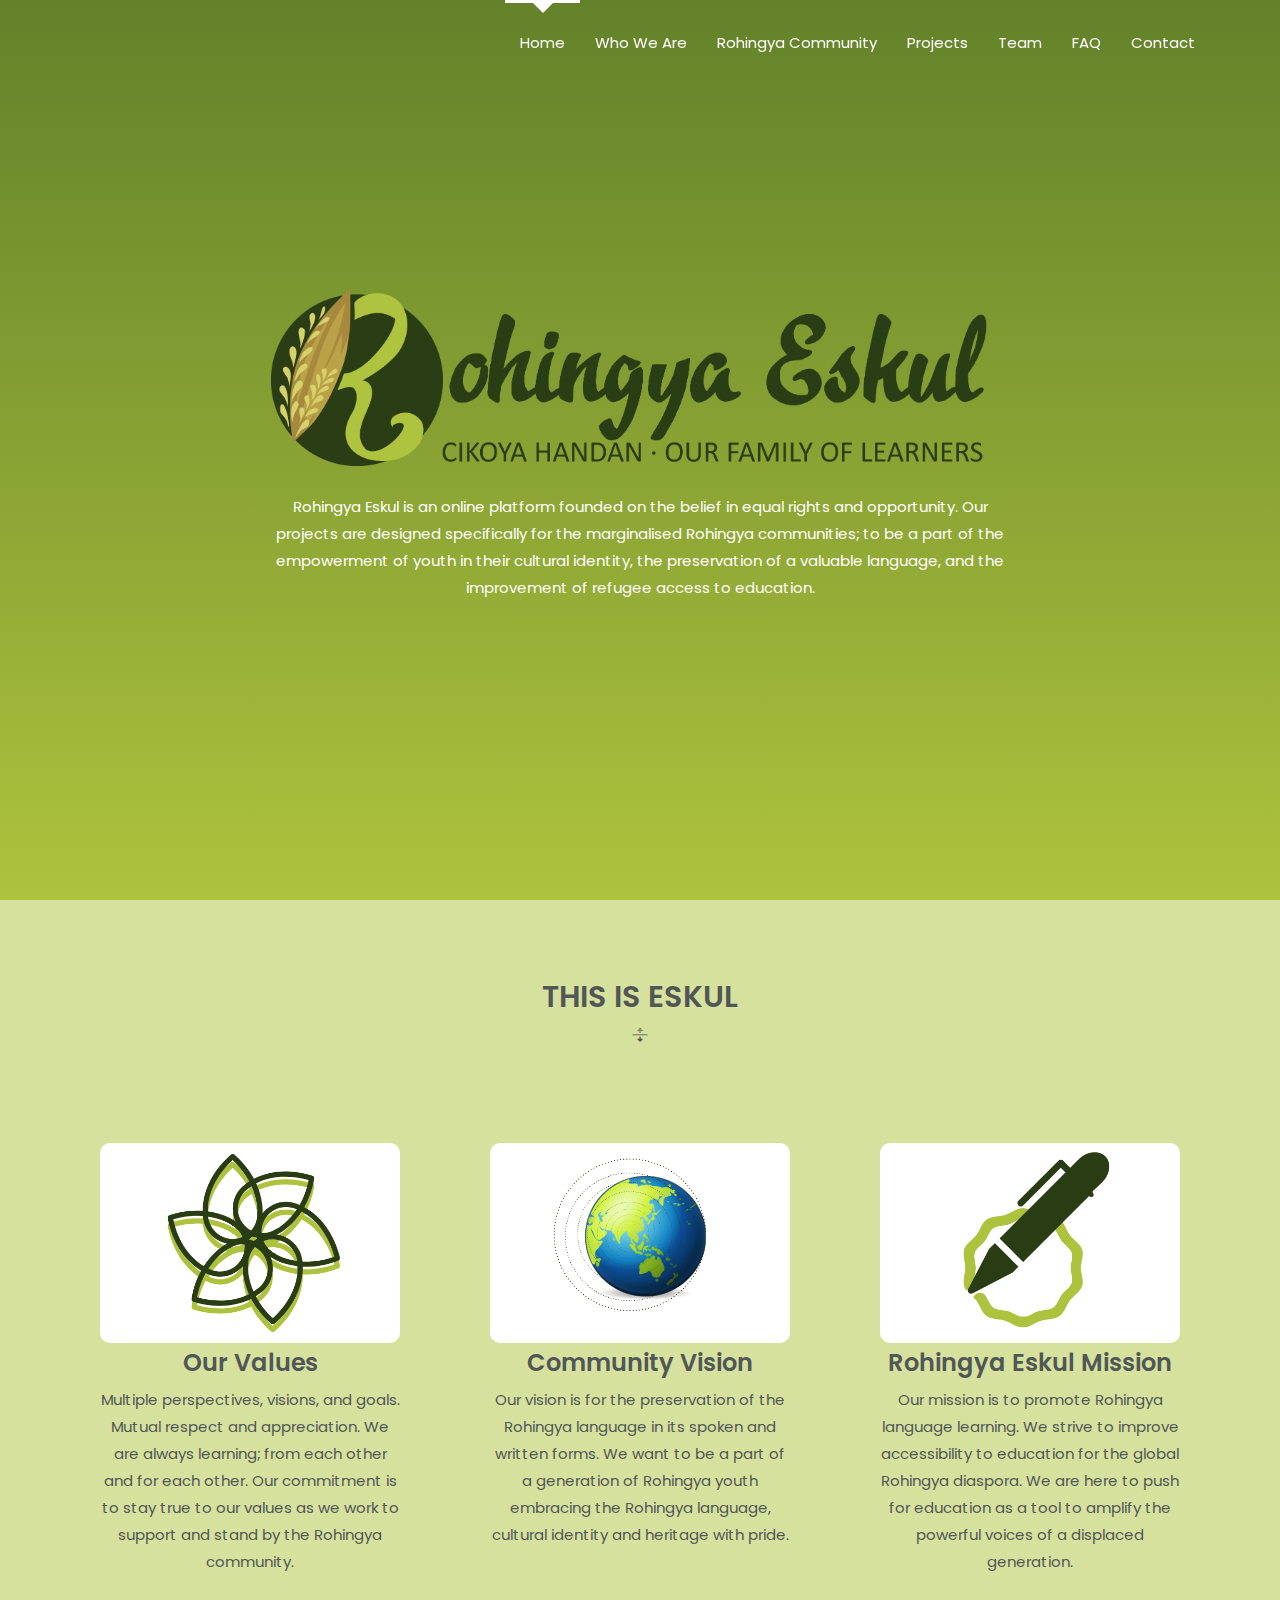
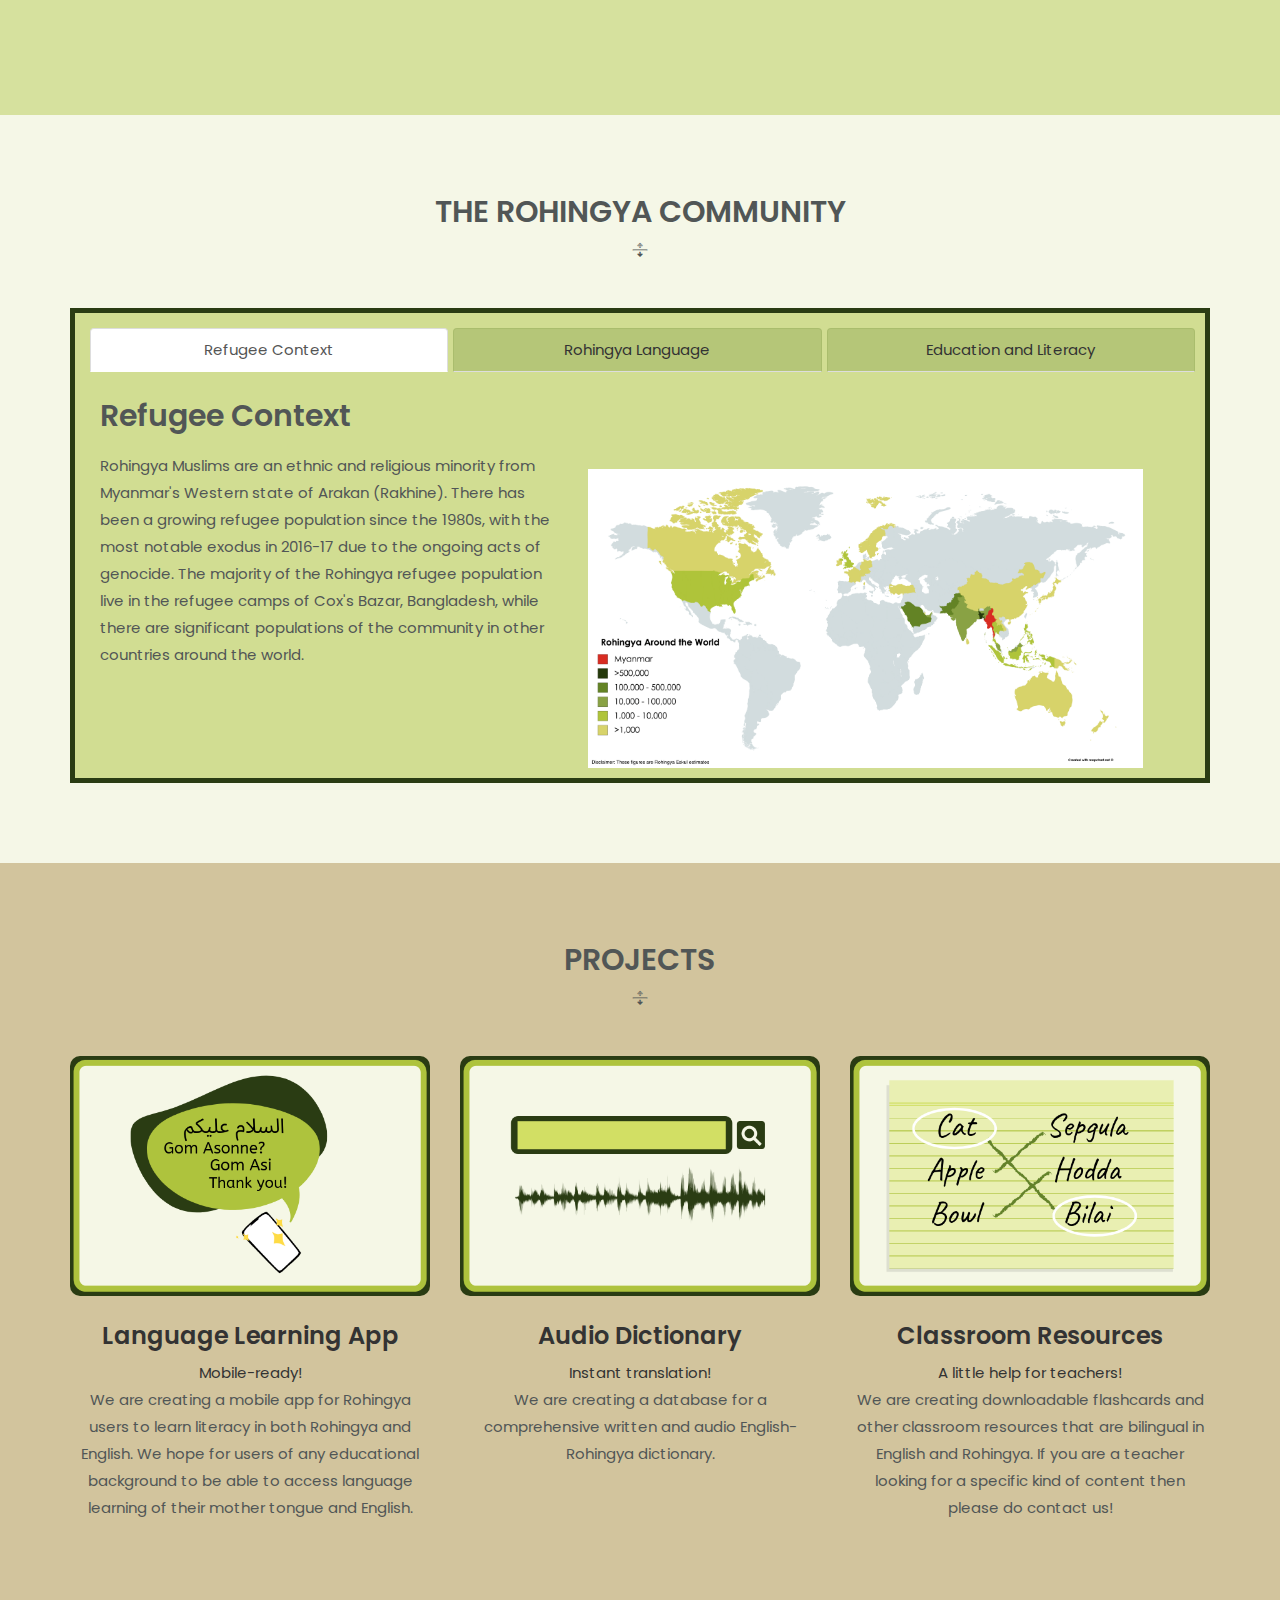
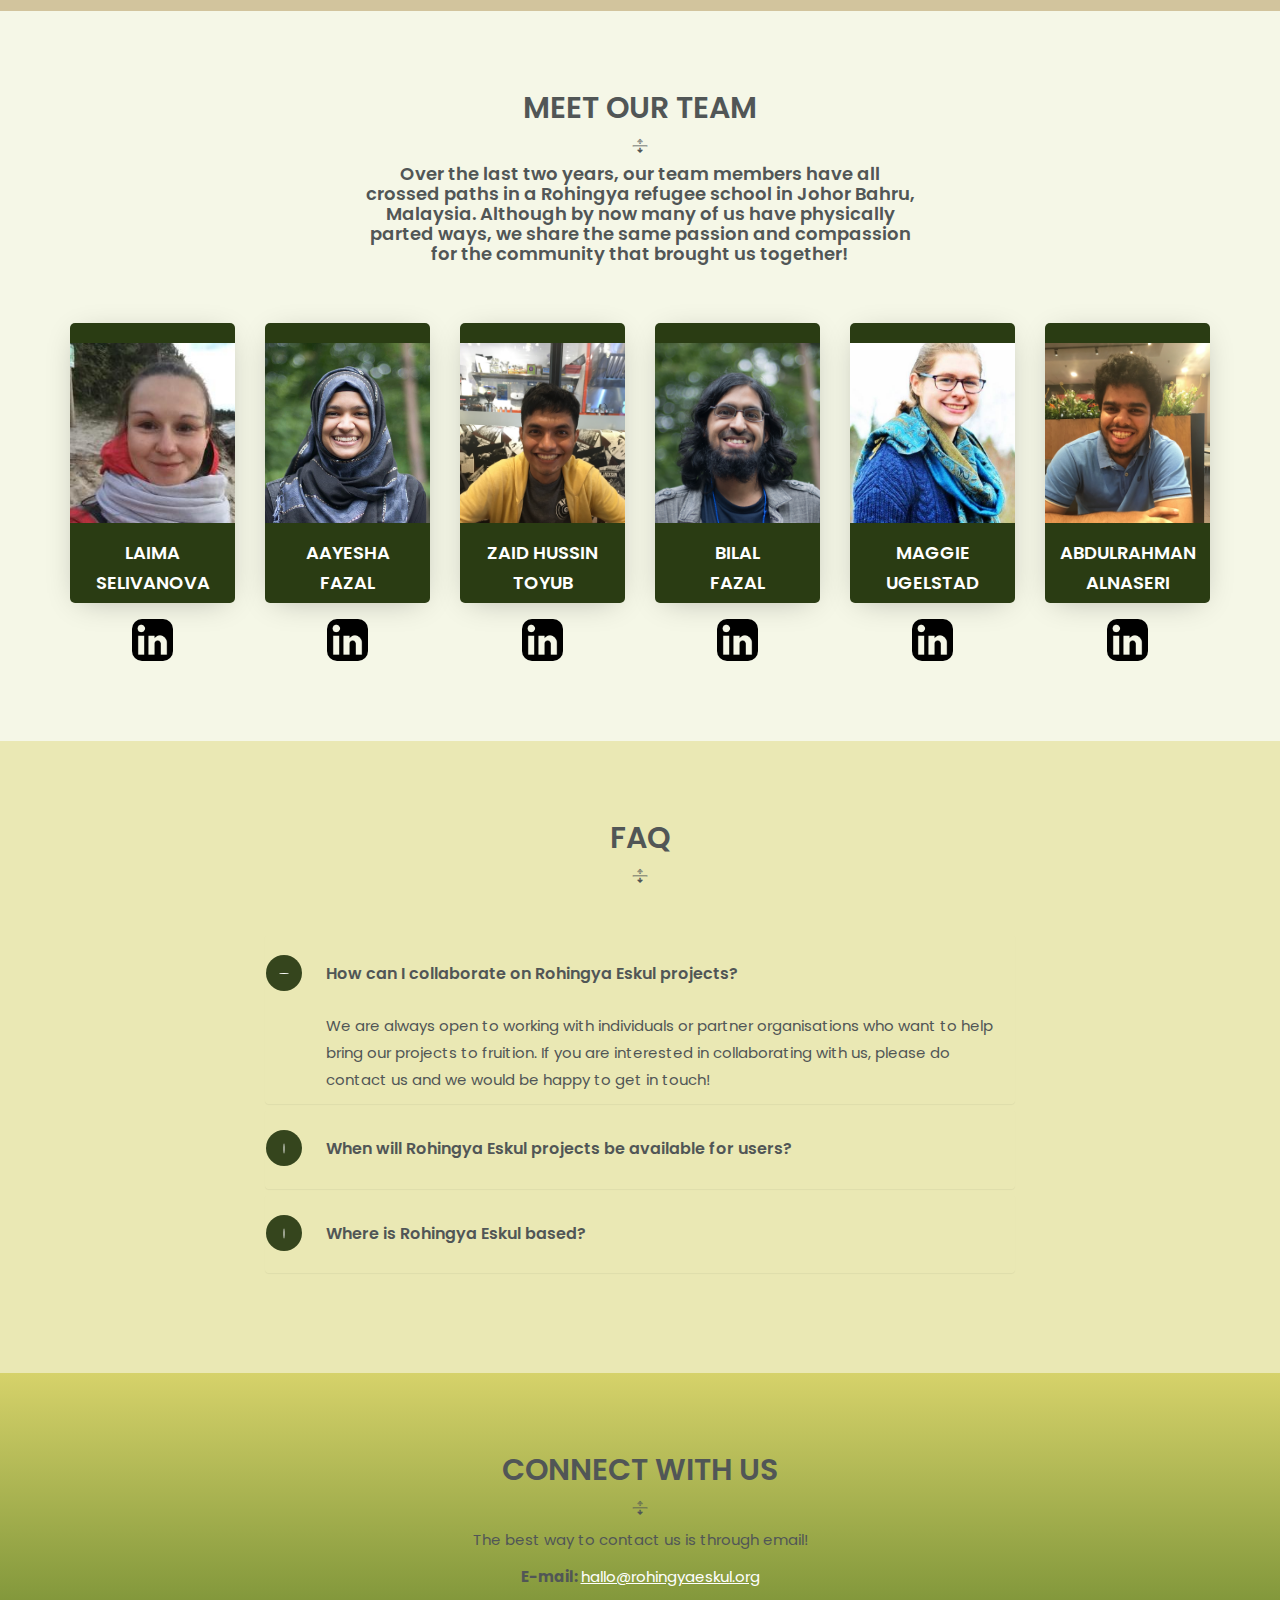
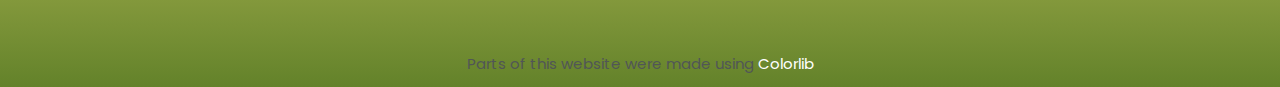
==== index.html @ b101428a "footer" ====
<!doctype html>
<html class="no-js" lang="zxx">

<head>
    <meta charset="utf-8">
    <meta name="author" content="Maggie Ugelstad">
    <meta name="description" content="Rohingya Eskul">
    <meta name="keywords" content="HTML,CSS,XML,JavaScript">
    <meta http-equiv="x-ua-compatible" content="ie=edge">
    <meta name="viewport" content="width=device-width, initial-scale=1.0">
    <!-- Title -->
    <title>Rohingya Eskul</title>
    <!-- Place favicon.ico in the root directory -->
    <link rel="apple-touch-icon" href="images/apple-touch-icon.png">
    <link rel="shortcut icon" type="image/ico" href="graphics/logo.jpg"/>
    <!-- Plugin-CSS -->
    <link rel="stylesheet" href="css/bootstrap.min.css">
    <link rel="stylesheet" href="css/owl.carousel.min.css">
    <link rel="stylesheet" href="css/themify-icons.css">
    <link rel="stylesheet" href="css/magnific-popup.css">
    <link rel="stylesheet" href="css/animate.css">
    <!-- Main-Stylesheets -->
    <link rel="stylesheet" href="css/normalize.css">
    <link rel="stylesheet" href="style.css">
    <link rel="stylesheet" href="css/responsive.css">
    <script src="js/vendor/modernizr-2.8.3.min.js"></script>
</head>

<body data-spy="scroll" data-target="#primary-menu">

    <div class="preloader">
        <div class="sk-folding-cube">
            <div class="sk-cube1 sk-cube"></div>
            <div class="sk-cube2 sk-cube"></div>
            <div class="sk-cube4 sk-cube"></div>
            <div class="sk-cube3 sk-cube"></div>
        </div>
    </div>
    <!--Mainmenu-area-->
    <div class="mainmenu-area" data-spy="affix" data-offset-top="100">
        <div class="container">
            <!--Logo-->
            <div class="navbar-header">
                <button type="button" class="navbar-toggle" data-toggle="collapse" data-target="#primary-menu">
                    <span class="icon-bar"></span>
                    <span class="icon-bar"></span>
                    <span class="icon-bar"></span>
                </button>
                <a href="#" class="navbar-brand logo">
                </a>
            </div>
            <!--Logo/-->
            <nav class="collapse navbar-collapse" id="primary-menu">
                <ul class="nav navbar-nav navbar-right">
                    <li class="active"><a href="#home-page">Home</a></li>
                    <li><a href="#who-page">Who We Are</a></li>
                    <li><a href="#community-page">Rohingya Community</a></li>
                    <li><a href="#projects-page">Projects</a></li>
                    <li><a href="#team-page">Team</a></li>
                    <li><a href="#faq-page">FAQ</a></li>
                    <li><a href="#contact-page">Contact</a></li>
                </ul>
            </nav>
        </div>
    </div>
    <!--Mainmenu-area/-->



    <!--Header-area-->
    <header class="header-area overlay full-height relative v-center" id="home-page">
        <div class="absolute beginning-bg"></div>
        <div class="container" style="width: 60%">
            <div class="row v-center">
                <div class="col-xs-12 col-md-12 header-text" id="site-title-div">

                    <img src="graphics/slogan-logo.png"/>

                    <br/> 
                    <br/>
                    
                    <p>Rohingya Eskul is an online platform founded on the belief in equal rights and opportunity. Our projects are designed specifically for the marginalised Rohingya communities; to be a part of the empowerment of youth in their cultural identity, the preservation of a valuable language, and the improvement of refugee access to education.</p>
                    
                </div>
                
            </div>
        </div>
    </header>
    <!--Header-area/-->


   

    <section class="light-green-bg section-padding" id="who-page">
        <div class="container">
            <div class="row">
                <div class="col-xs-12 col-sm-6 col-sm-offset-3 text-center">
                    <div class="page-title">
                        <h1>This is Eskul</h1>
                    </div>
                </div>
            </div>
            <div class="row">
                <div class="col-xs-12 col-sm-6 col-md-4">
                    <div class="box">
                        <div class="box-icon">
                            <img src="graphics/collaboration.png" alt="Collaboration">
                        </div>
                        <br>
                        <div>
                            <h3>Our Values</h3>
                            <p>Multiple perspectives, visions, and goals. Mutual respect and appreciation. We are always learning; from each other and for each other. Our commitment is to stay true to our values as we work to support and stand by the Rohingya community.</p>
                        </div>
                    </div>
                </div>
                <div class="col-xs-12 col-sm-6 col-md-4">
                    <div class="box">
                        <div class="box-icon">
                            <img src="graphics/vision.png" alt="">
                        </div>
                        <br>
                        <h3>Community Vision</h3>
                        <p>Our vision is for the preservation of the Rohingya language in its spoken and written forms. We want to be a part of a generation of Rohingya youth embracing the Rohingya language, cultural identity and heritage with pride.</p>
                    </div>
                </div>
                <div class="col-xs-12 col-sm-6 col-md-4">
                    <div class="box">
                        <div class="box-icon">
                            <img src="graphics/mission.png" alt="">
                        </div>
                        <br>
                        <h3>Rohingya Eskul Mission</h3>
                        <p>Our mission is to promote Rohingya language learning. We strive to improve accessibility to education for the global Rohingya diaspora. We are here to push for education as a tool to amplify the powerful voices of a displaced generation.</p>
                    </div>
                </div>
            </div>
        </div>
    </section>

    <section id="community-page" class="section opaque-bg section-padding">
        <div>
            <div class="container">
                <div class="page-title">
                        <h1 style="text-align: center;">The Rohingya Community</h1>
                    </div>
                <div id="box-border">
                    <ul class="nav nav-tabs nav-justified" role="tablist">
                        <li class="nav-item">
                            <a class="nav-link" id="default-open" data-toggle="tab" href="#context">Refugee Context</a>
                        </li>
                        <li class="nav-item">
                            <a class="nav-link" data-toggle="tab" href="#language">Rohingya Language</a>
                        </li>
                        <li class="nav-item">
                            <a class="nav-link" data-toggle="tab" href="#education">Education and Literacy</a>
                        </li>
                    </ul>
                    <div class="tab-content">
                        <div class="tab-pane fade" id="context">
                            <div class="d-flex flex-column flex-lg-row">
                                <div class="container">
                                    <div class="row">
                                        <div class="col-xs-12 col-sm-5">
                                            <br>
                                            <h1>Refugee Context</h1>
                                            <p class="lead"></p>
                                            <p>Rohingya Muslims are an ethnic and religious minority from Myanmar's Western state of Arakan (Rakhine). There has been a growing refugee population since the 1980s, with the most notable exodus in 2016-17 due to the ongoing acts of genocide. The majority of the Rohingya refugee population live in the refugee camps of Cox's Bazar, Bangladesh, while there are significant populations of the community in other countries around the world.
                                            </p>
                                        </div>

                                        <br>
                                        <img class="col-xs-12 col-sm-6" src="graphics/population-map.png" alt="population map" class="img-fluid rounded align-self-start mr-lg-5 mb-5 mb-lg-0" style="margin-right: 3%;; margin-top: 6%;">
                                    </div>
                                </div>
                            </div>
                        </div>
                        <div class="tab-pane fade" id="language">
                            <div class="d-flex flex-column flex-lg-row">
                                <div class="container">
                                    <div class="row">
                                        <br>
                                        <div class="col-xs-12 col-sm-7">
                                            <h1>Rohingya Language</h1>
                                            <p>The Rohingya language has historically been an oral language without its own unique written format, instead adopting the alphabets of various languages that the state of Arakan has been in contact with over the centuries.</p>

                                            <p>There are currently two written scripts recognised by the community. The first is the Hanifi Rohingya Script, originating in the 1980s, and using a derivative of the Arabic alphabet. The second is Rohingyalish or Rohingya Fonna, in use since 1999, using the Latin alphabet.
                                            </p>
                                        </div>

                                        <br/>

                                        <img class="col-xs-12 col-sm-5" src="graphics/word-cloud.png" alt="word cloud" class="img-fluid rounded align-self-start mr-lg-5 mb-5 mb-lg-0"  style="max-width: 30%; margin-bottom: 2%; margin-left: 1%">
                                    </div>
                                </div>
                            </div>
                        </div>
                        <div class="tab-pane fade" id="education">
                            <div class="d-flex flex-column flex-lg-row">
                                <div class="container">
                                    <div class="row">
                                        <!-- <div class="col-xs-12 col-sm-6"> -->
                                        <div class="col-xs-11">

                                            <br>
                                
                                            <h1>Education and Literacy</h1>
                                            
                                            <p>In Myanmar, the Rohingya community have had no access to legal identity or citizenship. As a result, the community has had limited access to education, and are typically only accepted in schools at the primary level. No formal education exists in their mother tongue.</p>
                                            
                                            <p>Awareness of the written formats of the Rohingya language is extremely limited. Initiatives to preserve the language are recent and are a response to the significant dispersement of the community across the globe. In host countries, Rohingya refugees are expected to learn the local languages or English, and there are little to no means for the youth raised outside of Myanmar to actively learn and use their mother tongue in an educational context.
                                            </p>
                                        </div>
                                    </div>
                                </div>
                            </div>
                        </div>
                    </div>
            </div>
        </div>
    </section>

    <section class="section-padding brown-bg" id="projects-page">
        <div class="container">
            <div class="page-title" style="text-align: center;">
                <h1>Projects</h1>
            </div>
            <div class="row">
                <div class="col-xs-12 col-sm-4">
                    <div class="single-blog">
                        <div class="blog-photo">
                            <img src="graphics/lang-learn-mobile-app.png" alt="">
                        </div>

                        <br>

                        <div class="blog-content">
                            <h3><a href="#">Language Learning App</a></h3>
                            
                            <a href="#">Mobile-ready!</a>
                            
                            <p>We are creating a mobile app for Rohingya users to learn literacy in both Rohingya and English. We hope for users of any educational background to be able to access language learning of their mother tongue and English.</p>
                        </div>
                    </div>
                </div>
                <div class="col-xs-12 col-sm-4">
                    <div class="single-blog">
                        <div class="blog-photo">
                            <img src="graphics/audio-dictionary.png" alt="">
                        </div>

                        <br>

                        <div class="blog-content">
                            <h3><a href="#">Audio Dictionary</a></h3>
                        <a href="#">Instant translation!</a>
                        <br/>
                            
                            <p>We are creating a database for a comprehensive written and audio English-Rohingya dictionary.</p>
                        </div>
                    </div>
                </div>
                <div class="col-xs-12 col-sm-4">
                    <div class="single-blog">
                        <div class="blog-photo">
                            <img src="graphics/classroom-resources.png" alt="">
                        </div>

                        <br>

                        <div class="blog-content">
                            <h3><a href="#">Classroom Resources</a></h3>
                   
                            <a href="#">A little help for teachers!</a>
                            <br/>
                           
                            <p>We are creating downloadable flashcards and other classroom resources that are bilingual in English and Rohingya. If you are a teacher looking for a specific kind of content then please do contact us!</p>
                        </div>
                    </div>
                </div>
            </div>
        </div>
    </section>

    <section class="section-padding opaque-bg" id="team-page">
        <div class="container">
            <div class="row">
                <div class="col-xs-12 col-sm-6 col-sm-offset-3 text-center">
                    <div class="page-title">
                        <h1>Meet Our Team</h1>
                        <h4>Over the last two years, our team members have all crossed paths in a Rohingya refugee school in Johor Bahru, Malaysia. Although by now many of us have physically parted ways, we share the same passion and compassion for the community that brought us together!</h4>
                    </div>
                </div>
            </div>

            <div class="row">
                <div class="col-xs-12 col-sm-6 col-md-2 col-lg-2">
                    <div class="single-team">
                        <div class="team-photo">
                            <img src="profile-photos/laima.jpg" alt="Laima Selivanova">
                        </div>
                        <h4>Laima</h4>
                        <h4>Selivanova</h4>
                        <div class="bio-paragraph">
                            <p><i>"As an immigrant in Sweden learning side by side with refugees, I really appreciate and understand the need for modern ways to learn and teach languages."</i></p>
                        </div>
                    </div>

                    <div class="linkedin">
                        <a href="https://www.linkedin.com/"> <img src="graphics/linkedin-logo.png"/></a>
                    </div>

                </div>
                

                <div class="col-xs-12 col-sm-6 col-md-2 col-lg-2">
                    <div class="single-team">
                        <div class="team-photo">
                            <img src="profile-photos/aayesha.jpg" alt="Aayesha Fazal">
                        </div>
                        <h4>Aayesha</h4>
                        <h4>Fazal</h4>

                        <div class="bio-paragraph">
                            <p><i>"The idea for Rohingya Eskul was born from Rohingya youth who wanted to see themselves recognised for their identities and potential."</i></p>
                        </div>
                    </div>

                    <div class="linkedin">
                        <a href="https://www.linkedin.com/in/aayesha-fazal/"> <img src="graphics/linkedin-logo.png"/></a>
                    </div>
                </div>

                <div class="col-xs-12 col-sm-6 col-md-2 col-lg-2">
                    <div class="single-team">
                        <div class="team-photo">
                            <img src="profile-photos/zaid.jpg" alt="Zaid Hussin Toyub">
                        </div>
                        <h4>Zaid Hussin</h4>
                        <h4>Toyub</h4>
                        <div class="bio-paragraph">
                            <p><i>"As a Rohingya refugee, my aim is to spread knowledge in my community and work for every Rohingya to have access to learning."</i></p>
                        </div>
                    </div>

                     <div class="linkedin">
                        <a href="https://www.linkedin.com/in/zaid-toyub/"> <img src="graphics/linkedin-logo.png"/></a>
                    </div>

                </div>


                <div class="col-xs-12 col-sm-6 col-md-2 col-lg-2">
                    <div class="single-team">
                        <div class="team-photo">
                           <img src="profile-photos/bilal.jpg" alt="Bilal Fazal">
                        </div>
                        <h4>Bilal</h4>
                        <h4>Fazal</h4>
                        <div class="bio-paragraph">
                            <p><i>"Learning is about identity, growth and leading yourself into the future. We want to give people the tools to take on challenges themselves."</i></p>
                        </div>
                    </div>

                     <div class="linkedin">
                        <a href="https://www.linkedin.com/in/bilal-fazal/"> <img src="graphics/linkedin-logo.png"/></a>
                    </div>

                </div>

                <div class="col-xs-12 col-sm-6 col-md-2 col-lg-2">
                    <div class="single-team">
                        <div class="team-photo">
                            <img src="profile-photos/maggie.jpg" alt="Maggie Ugelstad">
                        </div>
                        <h4>Maggie</h4>
                        <h4>Ugelstad</h4>
                        <div class="bio-paragraph">
                            <p><i>"I admire the community of Rohingya; people are constantly helping each other and going out of their way to spread their knowledge to one another."</i></p>
                        </div>
                    </div>

                     <div class="linkedin">
                        <a href="https://www.linkedin.com/in/maggie-ugelstad-638a46132/"> <img src="graphics/linkedin-logo.png"/></a>
                    </div>

                </div>

                <div class="col-xs-12 col-sm-6 col-md-2 col-lg-2">
                    <div class="single-team">
                        <div class="team-photo">
                            <img src="profile-photos/abdulrahman.jpg" alt="AbdulRahman AlNaseri">
                        </div>
                        <h4>AbdulRahman</h4>
                        <h4>AlNaseri</h4>
                        <div class="bio-paragraph">
                            <p><i>"I believe that the way to bridge the gap between high and low resourced groups is to use accessible tech-based learning."</i></p>
                        </div>
                    </div>

                     <div class="linkedin">
                        <a href="https://www.linkedin.com/in/abdulrahman-alnaseri-117098132/"> <img src="graphics/linkedin-logo.png"/></a>
                    </div>

                </div>
            </div>
        </div>
    </section>



    <section class="yellow-bg section-padding" id="faq-page">
        <div class="container">
            <div class="row">
                <div class="col-xs-12 col-sm-6 col-sm-offset-3 text-center">
                    <div class="page-title">
                        <h1>FAQ</h1>
                    </div>
                </div>
            </div>
            <div class="row">
                <div class="col-xs-12 col-sm-10 col-sm-offset-1 col-md-8 col-md-offset-2">

                    
                    <div class="panel-group" id="accordion">
                        <div class="panel">
                            <h4 class="panel-title">
                                <a data-toggle="collapse" data-parent="#accordion" href="#collapse1" aria-expanded="true">How can I collaborate on Rohingya Eskul projects?</a>
                            </h4>
                            <div id="collapse1" class="panel-collapse collapse in">
                                <p>We are always open to working with individuals or partner organisations who want to help bring our projects to fruition. If you are interested in collaborating with us, please do contact us and we would be happy to get in touch!</p>
                            </div>
                        </div>
                        <div class="panel">
                            <h4 class="panel-title">
                                <a data-toggle="collapse" data-parent="#accordion" href="#collapse2">When will Rohingya Eskul projects be available for users?</a>
                            </h4>
                            <div id="collapse2" class="panel-collapse collapse">
                                <p>All our projects are in the early stages of production. We intend to run a beta version of our mobile application in early 2020.</p>
                            </div>
                        </div>
                        <div class="panel">
                            <h4 class="panel-title">
                                <a data-toggle="collapse" data-parent="#accordion" href="#collapse3">Where is Rohingya Eskul based?</a>
                            </h4>
                            <div id="collapse3" class="panel-collapse collapse">
                                <p>The Rohingya Eskul team was formed in Malaysia, with members currently based internationally; in Singapore, Malaysia, Sweden, and the United States.</p>
                            </div>
                        </div>
                    </div>
                </div>
            </div>
        </div>
    </section>


   
    <footer class="footer-area relative" id="contact-page">
        <div class="absolute footer-bg"></div>
            <div class="container">
                <div class="row">
                    <div class="col-xs-12 col-sm-6 col-sm-offset-3 text-center">
                        <div class="page-title">
                            <h1>Connect with us</h1>
                            <p>The best way to contact us is through email!</p>

                            <p>
                                <strong>E-mail: </strong>
                                    <a href="mailto:hallo@rohingyaeskul.org" style="color: white; text-decoration: underline;">hallo@rohingyaeskul.org</a> 
                                <br/>
                            </p>
                        </div>
                    </div>

                    <div class="col-xs-12 text-center">
                    <p>Parts of this website were made using <a  style="color: white;" href="https://colorlib.com">Colorlib</a></p>
                </div>
            </div>
    </footer>


    <!--Vendor-JS-->
    <script src="js/vendor/jquery-1.12.4.min.js"></script>
    <script src="js/vendor/bootstrap.min.js"></script>
    <!--Plugin-JS-->
    <script src="js/owl.carousel.min.js"></script>
    <script src="js/contact-form.js"></script>
    <script src="js/jquery.parallax-1.1.3.js"></script>
    <script src="js/scrollUp.min.js"></script>
    <script src="js/magnific-popup.min.js"></script>
    <script src="js/wow.min.js"></script>
    <!--Main-active-JS-->
    <script src="js/main.js"></script>

    <script>
        document.getElementById("default-open").click();
    </script>
</body>
</html>
---- css/themify-icons.css ----
@font-face {
	font-family: 'themify';
	src:url('../fonts/themify.eot?-fvbane');
	src:url('../fonts/themify.eot?#iefix-fvbane') format('embedded-opentype'),
		url('../fonts/themify.woff?-fvbane') format('woff'),
		url('../fonts/themify.ttf?-fvbane') format('truetype'),
		url('../fonts/themify.svg?-fvbane#themify') format('svg');
	font-weight: normal;
	font-style: normal;
}

[class^="ti-"], [class*=" ti-"] {
	font-family: 'themify';
	speak: none;
	font-style: normal;
	font-weight: normal;
	font-variant: normal;
	text-transform: none;
	line-height: 1;

	/* Better Font Rendering =========== */
	-webkit-font-smoothing: antialiased;
	-moz-osx-font-smoothing: grayscale;
}

.ti-wand:before {
	content: "\e600";
}
.ti-volume:before {
	content: "\e601";
}
.ti-user:before {
	content: "\e602";
}
.ti-unlock:before {
	content: "\e603";
}
.ti-unlink:before {
	content: "\e604";
}
.ti-trash:before {
	content: "\e605";
}
.ti-thought:before {
	content: "\e606";
}
.ti-target:before {
	content: "\e607";
}
.ti-tag:before {
	content: "\e608";
}
.ti-tablet:before {
	content: "\e609";
}
.ti-star:before {
	content: "\e60a";
}
.ti-spray:before {
	content: "\e60b";
}
.ti-signal:before {
	content: "\e60c";
}
.ti-shopping-cart:before {
	content: "\e60d";
}
.ti-shopping-cart-full:before {
	content: "\e60e";
}
.ti-settings:before {
	content: "\e60f";
}
.ti-search:before {
	content: "\e610";
}
.ti-zoom-in:before {
	content: "\e611";
}
.ti-zoom-out:before {
	content: "\e612";
}
.ti-cut:before {
	content: "\e613";
}
.ti-ruler:before {
	content: "\e614";
}
.ti-ruler-pencil:before {
	content: "\e615";
}
.ti-ruler-alt:before {
	content: "\e616";
}
.ti-bookmark:before {
	content: "\e617";
}
.ti-bookmark-alt:before {
	content: "\e618";
}
.ti-reload:before {
	content: "\e619";
}
.ti-plus:before {
	content: "\e61a";
}
.ti-pin:before {
	content: "\e61b";
}
.ti-pencil:before {
	content: "\e61c";
}
.ti-pencil-alt:before {
	content: "\e61d";
}
.ti-paint-roller:before {
	content: "\e61e";
}
.ti-paint-bucket:before {
	content: "\e61f";
}
.ti-na:before {
	content: "\e620";
}
.ti-mobile:before {
	content: "\e621";
}
.ti-minus:before {
	content: "\e622";
}
.ti-medall:before {
	content: "\e623";
}
.ti-medall-alt:before {
	content: "\e624";
}
.ti-marker:before {
	content: "\e625";
}
.ti-marker-alt:before {
	content: "\e626";
}
.ti-arrow-up:before {
	content: "\e627";
}
.ti-arrow-right:before {
	content: "\e628";
}
.ti-arrow-left:before {
	content: "\e629";
}
.ti-arrow-down:before {
	content: "\e62a";
}
.ti-lock:before {
	content: "\e62b";
}
.ti-location-arrow:before {
	content: "\e62c";
}
.ti-link:before {
	content: "\e62d";
}
.ti-layout:before {
	content: "\e62e";
}
.ti-layers:before {
	content: "\e62f";
}
.ti-layers-alt:before {
	content: "\e630";
}
.ti-key:before {
	content: "\e631";
}
.ti-import:before {
	content: "\e632";
}
.ti-image:before {
	content: "\e633";
}
.ti-heart:before {
	content: "\e634";
}
.ti-heart-broken:before {
	content: "\e635";
}
.ti-hand-stop:before {
	content: "\e636";
}
.ti-hand-open:before {
	content: "\e637";
}
.ti-hand-drag:before {
	content: "\e638";
}
.ti-folder:before {
	content: "\e639";
}
.ti-flag:before {
	content: "\e63a";
}
.ti-flag-alt:before {
	content: "\e63b";
}
.ti-flag-alt-2:before {
	content: "\e63c";
}
.ti-eye:before {
	content: "\e63d";
}
.ti-export:before {
	content: "\e63e";
}
.ti-exchange-vertical:before {
	content: "\e63f";
}
.ti-desktop:before {
	content: "\e640";
}
.ti-cup:before {
	content: "\e641";
}
.ti-crown:before {
	content: "\e642";
}
.ti-comments:before {
	content: "\e643";
}
.ti-comment:before {
	content: "\e644";
}
.ti-comment-alt:before {
	content: "\e645";
}
.ti-close:before {
	content: "\e646";
}
.ti-clip:before {
	content: "\e647";
}
.ti-angle-up:before {
	content: "\e648";
}
.ti-angle-right:before {
	content: "\e649";
}
.ti-angle-left:before {
	content: "\e64a";
}
.ti-angle-down:before {
	content: "\e64b";
}
.ti-check:before {
	content: "\e64c";
}
.ti-check-box:before {
	content: "\e64d";
}
.ti-camera:before {
	content: "\e64e";
}
.ti-announcement:before {
	content: "\e64f";
}
.ti-brush:before {
	content: "\e650";
}
.ti-briefcase:before {
	content: "\e651";
}
.ti-bolt:before {
	content: "\e652";
}
.ti-bolt-alt:before {
	content: "\e653";
}
.ti-blackboard:before {
	content: "\e654";
}
.ti-bag:before {
	content: "\e655";
}
.ti-move:before {
	content: "\e656";
}
.ti-arrows-vertical:before {
	content: "\e657";
}
.ti-arrows-horizontal:before {
	content: "\e658";
}
.ti-fullscreen:before {
	content: "\e659";
}
.ti-arrow-top-right:before {
	content: "\e65a";
}
.ti-arrow-top-left:before {
	content: "\e65b";
}
.ti-arrow-circle-up:before {
	content: "\e65c";
}
.ti-arrow-circle-right:before {
	content: "\e65d";
}
.ti-arrow-circle-left:before {
	content: "\e65e";
}
.ti-arrow-circle-down:before {
	content: "\e65f";
}
.ti-angle-double-up:before {
	content: "\e660";
}
.ti-angle-double-right:before {
	content: "\e661";
}
.ti-angle-double-left:before {
	content: "\e662";
}
.ti-angle-double-down:before {
	content: "\e663";
}
.ti-zip:before {
	content: "\e664";
}
.ti-world:before {
	content: "\e665";
}
.ti-wheelchair:before {
	content: "\e666";
}
.ti-view-list:before {
	content: "\e667";
}
.ti-view-list-alt:before {
	content: "\e668";
}
.ti-view-grid:before {
	content: "\e669";
}
.ti-uppercase:before {
	content: "\e66a";
}
.ti-upload:before {
	content: "\e66b";
}
.ti-underline:before {
	content: "\e66c";
}
.ti-truck:before {
	content: "\e66d";
}
.ti-timer:before {
	content: "\e66e";
}
.ti-ticket:before {
	content: "\e66f";
}
.ti-thumb-up:before {
	content: "\e670";
}
.ti-thumb-down:before {
	content: "\e671";
}
.ti-text:before {
	content: "\e672";
}
.ti-stats-up:before {
	content: "\e673";
}
.ti-stats-down:before {
	content: "\e674";
}
.ti-split-v:before {
	content: "\e675";
}
.ti-split-h:before {
	content: "\e676";
}
.ti-smallcap:before {
	content: "\e677";
}
.ti-shine:before {
	content: "\e678";
}
.ti-shift-right:before {
	content: "\e679";
}
.ti-shift-left:before {
	content: "\e67a";
}
.ti-shield:before {
	content: "\e67b";
}
.ti-notepad:before {
	content: "\e67c";
}
.ti-server:before {
	content: "\e67d";
}
.ti-quote-right:before {
	content: "\e67e";
}
.ti-quote-left:before {
	content: "\e67f";
}
.ti-pulse:before {
	content: "\e680";
}
.ti-printer:before {
	content: "\e681";
}
.ti-power-off:before {
	content: "\e682";
}
.ti-plug:before {
	content: "\e683";
}
.ti-pie-chart:before {
	content: "\e684";
}
.ti-paragraph:before {
	content: "\e685";
}
.ti-panel:before {
	content: "\e686";
}
.ti-package:before {
	content: "\e687";
}
.ti-music:before {
	content: "\e688";
}
.ti-music-alt:before {
	content: "\e689";
}
.ti-mouse:before {
	content: "\e68a";
}
.ti-mouse-alt:before {
	content: "\e68b";
}
.ti-money:before {
	content: "\e68c";
}
.ti-microphone:before {
	content: "\e68d";
}
.ti-menu:before {
	content: "\e68e";
}
.ti-menu-alt:before {
	content: "\e68f";
}
.ti-map:before {
	content: "\e690";
}
.ti-map-alt:before {
	content: "\e691";
}
.ti-loop:before {
	content: "\e692";
}
.ti-location-pin:before {
	content: "\e693";
}
.ti-list:before {
	content: "\e694";
}
.ti-light-bulb:before {
	content: "\e695";
}
.ti-Italic:before {
	content: "\e696";
}
.ti-info:before {
	content: "\e697";
}
.ti-infinite:before {
	content: "\e698";
}
.ti-id-badge:before {
	content: "\e699";
}
.ti-hummer:before {
	content: "\e69a";
}
.ti-home:before {
	content: "\e69b";
}
.ti-help:before {
	content: "\e69c";
}
.ti-headphone:before {
	content: "\e69d";
}
.ti-harddrives:before {
	content: "\e69e";
}
.ti-harddrive:before {
	content: "\e69f";
}
.ti-gift:before {
	content: "\e6a0";
}
.ti-game:before {
	content: "\e6a1";
}
.ti-filter:before {
	content: "\e6a2";
}
.ti-files:before {
	content: "\e6a3";
}
.ti-file:before {
	content: "\e6a4";
}
.ti-eraser:before {
	content: "\e6a5";
}
.ti-envelope:before {
	content: "\e6a6";
}
.ti-download:before {
	content: "\e6a7";
}
.ti-direction:before {
	content: "\e6a8";
}
.ti-direction-alt:before {
	content: "\e6a9";
}
.ti-dashboard:before {
	content: "\e6aa";
}
.ti-control-stop:before {
	content: "\e6ab";
}
.ti-control-shuffle:before {
	content: "\e6ac";
}
.ti-control-play:before {
	content: "\e6ad";
}
.ti-control-pause:before {
	content: "\e6ae";
}
.ti-control-forward:before {
	content: "\e6af";
}
.ti-control-backward:before {
	content: "\e6b0";
}
.ti-cloud:before {
	content: "\e6b1";
}
.ti-cloud-up:before {
	content: "\e6b2";
}
.ti-cloud-down:before {
	content: "\e6b3";
}
.ti-clipboard:before {
	content: "\e6b4";
}
.ti-car:before {
	content: "\e6b5";
}
.ti-calendar:before {
	content: "\e6b6";
}
.ti-book:before {
	content: "\e6b7";
}
.ti-bell:before {
	content: "\e6b8";
}
.ti-basketball:before {
	content: "\e6b9";
}
.ti-bar-chart:before {
	content: "\e6ba";
}
.ti-bar-chart-alt:before {
	content: "\e6bb";
}
.ti-back-right:before {
	content: "\e6bc";
}
.ti-back-left:before {
	content: "\e6bd";
}
.ti-arrows-corner:before {
	content: "\e6be";
}
.ti-archive:before {
	content: "\e6bf";
}
.ti-anchor:before {
	content: "\e6c0";
}
.ti-align-right:before {
	content: "\e6c1";
}
.ti-align-left:before {
	content: "\e6c2";
}
.ti-align-justify:before {
	content: "\e6c3";
}
.ti-align-center:before {
	content: "\e6c4";
}
.ti-alert:before {
	content: "\e6c5";
}
.ti-alarm-clock:before {
	content: "\e6c6";
}
.ti-agenda:before {
	content: "\e6c7";
}
.ti-write:before {
	content: "\e6c8";
}
.ti-window:before {
	content: "\e6c9";
}
.ti-widgetized:before {
	content: "\e6ca";
}
.ti-widget:before {
	content: "\e6cb";
}
.ti-widget-alt:before {
	content: "\e6cc";
}
.ti-wallet:before {
	content: "\e6cd";
}
.ti-video-clapper:before {
	content: "\e6ce";
}
.ti-video-camera:before {
	content: "\e6cf";
}
.ti-vector:before {
	content: "\e6d0";
}
.ti-themify-logo:before {
	content: "\e6d1";
}
.ti-themify-favicon:before {
	content: "\e6d2";
}
.ti-themify-favicon-alt:before {
	content: "\e6d3";
}
.ti-support:before {
	content: "\e6d4";
}
.ti-stamp:before {
	content: "\e6d5";
}
.ti-split-v-alt:before {
	content: "\e6d6";
}
.ti-slice:before {
	content: "\e6d7";
}
.ti-shortcode:before {
	content: "\e6d8";
}
.ti-shift-right-alt:before {
	content: "\e6d9";
}
.ti-shift-left-alt:before {
	content: "\e6da";
}
.ti-ruler-alt-2:before {
	content: "\e6db";
}
.ti-receipt:before {
	content: "\e6dc";
}
.ti-pin2:before {
	content: "\e6dd";
}
.ti-pin-alt:before {
	content: "\e6de";
}
.ti-pencil-alt2:before {
	content: "\e6df";
}
.ti-palette:before {
	content: "\e6e0";
}
.ti-more:before {
	content: "\e6e1";
}
.ti-more-alt:before {
	content: "\e6e2";
}
.ti-microphone-alt:before {
	content: "\e6e3";
}
.ti-magnet:before {
	content: "\e6e4";
}
.ti-line-double:before {
	content: "\e6e5";
}
.ti-line-dotted:before {
	content: "\e6e6";
}
.ti-line-dashed:before {
	content: "\e6e7";
}
.ti-layout-width-full:before {
	content: "\e6e8";
}
.ti-layout-width-default:before {
	content: "\e6e9";
}
.ti-layout-width-default-alt:before {
	content: "\e6ea";
}
.ti-layout-tab:before {
	content: "\e6eb";
}
.ti-layout-tab-window:before {
	content: "\e6ec";
}
.ti-layout-tab-v:before {
	content: "\e6ed";
}
.ti-layout-tab-min:before {
	content: "\e6ee";
}
.ti-layout-slider:before {
	content: "\e6ef";
}
.ti-layout-slider-alt:before {
	content: "\e6f0";
}
.ti-layout-sidebar-right:before {
	content: "\e6f1";
}
.ti-layout-sidebar-none:before {
	content: "\e6f2";
}
.ti-layout-sidebar-left:before {
	content: "\e6f3";
}
.ti-layout-placeholder:before {
	content: "\e6f4";
}
.ti-layout-menu:before {
	content: "\e6f5";
}
.ti-layout-menu-v:before {
	content: "\e6f6";
}
.ti-layout-menu-separated:before {
	content: "\e6f7";
}
.ti-layout-menu-full:before {
	content: "\e6f8";
}
.ti-layout-media-right-alt:before {
	content: "\e6f9";
}
.ti-layout-media-right:before {
	content: "\e6fa";
}
.ti-layout-media-overlay:before {
	content: "\e6fb";
}
.ti-layout-media-overlay-alt:before {
	content: "\e6fc";
}
.ti-layout-media-overlay-alt-2:before {
	content: "\e6fd";
}
.ti-layout-media-left-alt:before {
	content: "\e6fe";
}
.ti-layout-media-left:before {
	content: "\e6ff";
}
.ti-layout-media-center-alt:before {
	content: "\e700";
}
.ti-layout-media-center:before {
	content: "\e701";
}
.ti-layout-list-thumb:before {
	content: "\e702";
}
.ti-layout-list-thumb-alt:before {
	content: "\e703";
}
.ti-layout-list-post:before {
	content: "\e704";
}
.ti-layout-list-large-image:before {
	content: "\e705";
}
.ti-layout-line-solid:before {
	content: "\e706";
}
.ti-layout-grid4:before {
	content: "\e707";
}
.ti-layout-grid3:before {
	content: "\e708";
}
.ti-layout-grid2:before {
	content: "\e709";
}
.ti-layout-grid2-thumb:before {
	content: "\e70a";
}
.ti-layout-cta-right:before {
	content: "\e70b";
}
.ti-layout-cta-left:before {
	content: "\e70c";
}
.ti-layout-cta-center:before {
	content: "\e70d";
}
.ti-layout-cta-btn-right:before {
	content: "\e70e";
}
.ti-layout-cta-btn-left:before {
	content: "\e70f";
}
.ti-layout-column4:before {
	content: "\e710";
}
.ti-layout-column3:before {
	content: "\e711";
}
.ti-layout-column2:before {
	content: "\e712";
}
.ti-layout-accordion-separated:before {
	content: "\e713";
}
.ti-layout-accordion-merged:before {
	content: "\e714";
}
.ti-layout-accordion-list:before {
	content: "\e715";
}
.ti-ink-pen:before {
	content: "\e716";
}
.ti-info-alt:before {
	content: "\e717";
}
.ti-help-alt:before {
	content: "\e718";
}
.ti-headphone-alt:before {
	content: "\e719";
}
.ti-hand-point-up:before {
	content: "\e71a";
}
.ti-hand-point-right:before {
	content: "\e71b";
}
.ti-hand-point-left:before {
	content: "\e71c";
}
.ti-hand-point-down:before {
	content: "\e71d";
}
.ti-gallery:before {
	content: "\e71e";
}
.ti-face-smile:before {
	content: "\e71f";
}
.ti-face-sad:before {
	content: "\e720";
}
.ti-credit-card:before {
	content: "\e721";
}
.ti-control-skip-forward:before {
	content: "\e722";
}
.ti-control-skip-backward:before {
	content: "\e723";
}
.ti-control-record:before {
	content: "\e724";
}
.ti-control-eject:before {
	content: "\e725";
}
.ti-comments-smiley:before {
	content: "\e726";
}
.ti-brush-alt:before {
	content: "\e727";
}
.ti-youtube:before {
	content: "\e728";
}
.ti-vimeo:before {
	content: "\e729";
}
.ti-twitter:before {
	content: "\e72a";
}
.ti-time:before {
	content: "\e72b";
}
.ti-tumblr:before {
	content: "\e72c";
}
.ti-skype:before {
	content: "\e72d";
}
.ti-share:before {
	content: "\e72e";
}
.ti-share-alt:before {
	content: "\e72f";
}
.ti-rocket:before {
	content: "\e730";
}
.ti-pinterest:before {
	content: "\e731";
}
.ti-new-window:before {
	content: "\e732";
}
.ti-microsoft:before {
	content: "\e733";
}
.ti-list-ol:before {
	content: "\e734";
}
.ti-linkedin:before {
	content: "\e735";
}
.ti-layout-sidebar-2:before {
	content: "\e736";
}
.ti-layout-grid4-alt:before {
	content: "\e737";
}
.ti-layout-grid3-alt:before {
	content: "\e738";
}
.ti-layout-grid2-alt:before {
	content: "\e739";
}
.ti-layout-column4-alt:before {
	content: "\e73a";
}
.ti-layout-column3-alt:before {
	content: "\e73b";
}
.ti-layout-column2-alt:before {
	content: "\e73c";
}
.ti-instagram:before {
	content: "\e73d";
}
.ti-google:before {
	content: "\e73e";
}
.ti-github:before {
	content: "\e73f";
}
.ti-flickr:before {
	content: "\e740";
}
.ti-facebook:before {
	content: "\e741";
}
.ti-dropbox:before {
	content: "\e742";
}
.ti-dribbble:before {
	content: "\e743";
}
.ti-apple:before {
	content: "\e744";
}
.ti-android:before {
	content: "\e745";
}
.ti-save:before {
	content: "\e746";
}
.ti-save-alt:before {
	content: "\e747";
}
.ti-yahoo:before {
	content: "\e748";
}
.ti-wordpress:before {
	content: "\e749";
}
.ti-vimeo-alt:before {
	content: "\e74a";
}
.ti-twitter-alt:before {
	content: "\e74b";
}
.ti-tumblr-alt:before {
	content: "\e74c";
}
.ti-trello:before {
	content: "\e74d";
}
.ti-stack-overflow:before {
	content: "\e74e";
}
.ti-soundcloud:before {
	content: "\e74f";
}
.ti-sharethis:before {
	content: "\e750";
}
.ti-sharethis-alt:before {
	content: "\e751";
}
.ti-reddit:before {
	content: "\e752";
}
.ti-pinterest-alt:before {
	content: "\e753";
}
.ti-microsoft-alt:before {
	content: "\e754";
}
.ti-linux:before {
	content: "\e755";
}
.ti-jsfiddle:before {
	content: "\e756";
}
.ti-joomla:before {
	content: "\e757";
}
.ti-html5:before {
	content: "\e758";
}
.ti-flickr-alt:before {
	content: "\e759";
}
.ti-email:before {
	content: "\e75a";
}
.ti-drupal:before {
	content: "\e75b";
}
.ti-dropbox-alt:before {
	content: "\e75c";
}
.ti-css3:before {
	content: "\e75d";
}
.ti-rss:before {
	content: "\e75e";
}
.ti-rss-alt:before {
	content: "\e75f";
}
---- style.css ----
/*-----------------------------------------------------------------------------------
Template Name: New HTML5 Template,
Template URI: http://www.themectg.com
Description: This is html5 template
Author: Themectg
Author URI: http://www.themectg.com
Version: 1.0
-----------------------------------------------------------------------------------
CSS INDEX
===================
1. Google font
2. Theme Default CSS
3. Helper-class
4. Button-style
5. Mainmenu-area
6. Section-Background
7. Header-style
8. Headline-style
9. Skills-area
10. Service-area
11. Work-area
12. Team-area
13. Bar-effect-css
14. Masp style
15. Form-style
16. Scroll-To-Top-Button
17. Preloader-css
-----------------------------------------------------------------------------------*/

/*-----------------
1. Google font
------------------*/

@import url('https://fonts.googleapis.com/css?family=Poppins:300,400,500,600,700');

/*-------------------
2. Theme Default CSS
--------------------*/

a {
    text-decoration: none;
    outline: none;
    -webkit-transition: 0.4s;
    transition: 0.4s;
    color: #333333;
}

input:focus,
button:focus,
a:focus,
a:hover {
    text-decoration: none;
    outline: none;
    color: #000000;
}

img {
    max-width: 100%;
    height: auto;
}

h1,
h2,
h3,
h4,
h5,
h6 {
    margin: 0 0 10px;
    font-weight: 600;
}

html,
body {
    height: 100%
}

body {
    font-family: 'Poppins', sans-serif;
    font-weight: 400;
    font-size: 15px;
    line-height: 1.8;
    color: #515656;
}


/* Remove Chrome Input Field's Unwanted Yellow Background Color */

input:-webkit-autofill,
input:-webkit-autofill:hover,
input:-webkit-autofill:focus {
    -webkit-box-shadow: 0 0 0px 1000px white inset !important;
}

/**
*Helper-Classes
**/

.full-height {
    width: 100%;
    height: 100vh;
}

.relative {
    position: relative;
}

.fixed,
.absolute {
    position: absolute;
    left: 0;
    top: 0;
    width: 100%;
    height: 100%;
}

.fixed {
    position: fixed;
}

.v-center {
    display: -webkit-box;
    display: -ms-flexbox;
    display: flex;
    -webkit-box-align: center;
    -ms-flex-align: center;
    align-items: center;
    -ms-flex-line-pack: center;
    align-content: center;
    -ms-flex-wrap: wrap;
    flex-wrap: wrap
}

.section-padding {
    padding: 80px 0;
}

.social-menu {
    list-style: none;
    margin: 0;
    padding: 10px;
}

.social-menu li {
    display: inline-block;
    margin: 0 3px;
}

.social-menu li a {
    display: block;
    width: 36px;
    height: 36px;
    text-align: center;
    line-height: 2.5em;
    background-color: #AEC33D;
    color: #A6893C;
    border-radius: 100px;
    -webkit-box-shadow: 0 0 0 0 rgba(0, 0, 0, 0.1);
    box-shadow: 0 0 0 0 rgba(0, 0, 0, 0.1);
    font-size: 15px;
}

.social-menu li a:hover {
    background-color: #AEC33D;
    color: #ffffff;
    -webkit-box-shadow: 3px 3px 5px 0 rgba(0, 0, 0, 0.1);
    box-shadow: 3px 3px 5px 0 rgba(0, 0, 0, 0.1);
}

/**
*Default Background Class
**/

.overlay:before,
.sky-bg {
    background: ##AEC33D;
    background: -webkit-gradient(linear, left top, left bottom, from(#D6D26A), to(#63822A));
    background: linear-gradient(to bottom, #75cbe7 0%, #138fc2 100%);
    filter: progid:DXImageTransform.Microsoft.gradient( startColorstr='#75cbe7', endColorstr='#138fc2', GradientType=0);
    color: #ffffff;
}

.opaque-bg {
    background-color: rgba(174, 195, 61, .125);
}

.light-green-bg {
    background-color: rgba(174, 195, 61, .5);
}

.yellow-bg {
    background-color: rgba(214, 210, 106, .5);
}

.brown-bg {
    background-color: rgba(166, 137, 60, .5);
}

/**
*Default Button
**/

.button {
    display: inline-block;
    padding: 8px 30px;
    border-radius: 50px;
    color: #ffffff;
    background-color: #2f60c3;
    -webkit-transition: 0.3s;
    transition: 0.3s;
    border: none;
    -webkit-box-shadow: 2px 5px 20px -5px rgba(0, 0, 0, 0.1);
    box-shadow: 2px 5px 20px -5px rgba(0, 0, 0, 0.1);
}

.button.white,
.button:hover {
    background-color: #ffffff;
    color: #A6893C;
}

.button.white:hover {
    background-color: #2f60c3;
    color: #ffffff;
}

.button i {
    margin-left: 5px;
}

/**
*Page title
**/

.page-title {
    margin-bottom: 60px;
}

.page-title h1 {
    text-transform: uppercase;
    position: relative;
    margin-bottom: 20px;
    padding-bottom: 20px;
}

.page-title h1:after {
    content: "\e675";
    font-family: 'themify';
    position: absolute;
    left: 50%;
    -webkit-transform: translateX(-50%);
    transform: translateX(-50%);
    bottom: -10px;
    width: 15px;
    height: 15px;
    font-size: 14px;
}

/**
*Box-style
**/

.box {
    padding: 50px 30px;
    text-align: center;
    -webkit-box-shadow: 0 0 0 0 #ffffff;
    box-shadow: 0 0 0 0 #ffffff;
    -webkit-transition: 0.3s;
    transition: 0.3s;
    border-radius: 5px;
    -webkit-transform: translateY(0);
    transform: translateY(0)
}

.box:hover {
    -webkit-box-shadow: 0 10px 30px -5px rgba(0, 0, 0, 0.1);
    box-shadow: 0 10px 30px -5px rgba(0, 0, 0, 0.1);
    background-color: #ffffff;
    -webkit-transform: translateY(-5px);
    transform: translateY(-5px)
}

.box h4 {
    text-transform: uppercase;
}

.box .box-icon {
    height: 160px;
    margin-bottom: 20px;
}

.box .box-icon img {
    /*-webkit-filter: grayscale(100%);*/
    /*filter: grayscale(100%);*/
    -webkit-transition: 0.3s;
    transition: 0.3s;
    border-radius: 10px;
}

/*.box:hover .box-icon img {
    -webkit-filter: grayscale(0);
    filter: grayscale(0)
}*/

/**
*Mainmenu-area
**/

.mainmenu-area {
    position: fixed;
    left: 0;
    top: 0;
    width: 100%;
    z-index: 9999999;
    -webkit-transition: 0.3s;
    transition: 0.3s;
}

.overlay,
.overlay a,
.mainmenu-area a {
    color: #ffffff;
}

.mainmenu-area .logo {
    text-transform: uppercase;
    letter-spacing: 2px;
    height: inherit;
    margin-top: 8px;
    padding-left: 0;
}

.mainmenu-area .logo h2 {
    margin-bottom: 0;
}

.mainmenu-area #primary-menu > ul > li > a {
    background: none;
    padding: 30px 15px;
    position: relative;
    border-top: 3px solid transparent;
    text-align: center;
}

.mainmenu-area #primary-menu > ul > li > a:before {
    content: "";
    position: absolute;
    left: 50%;
    -webkit-transform: translateX(-50%);
    transform: translateX(-50%);
    top: -10px;
    width: 0;
    height: 0;
    border-right: 10px solid transparent;
    border-left: 10px solid transparent;
    border-top: 10px solid #ffffff;
    opacity: 0;
    -webkit-transition: 0.3s;
    transition: 0.3s;
}

.mainmenu-area #primary-menu > ul > li > a:hover:before,
.mainmenu-area #primary-menu > ul > li.active > a:before {
    opacity: 1;
    top: 0;
}

.mainmenu-area #primary-menu ul li.active a,
.mainmenu-area #primary-menu ul li a:hover {
    border-top: 3px solid #ffffff;
}

.mainmenu-area.affix {
    background-color: #88A146;
}


/**
*Header-area
**/

.client-area,
.header-area {
    background: #000000 url('images/parallax-2.jpg') no-repeat scroll center center / cover;
}

.beginning-bg {
   /* background: url('images/angle-bg.png') no-repeat scroll center bottom -120px / 100% auto;*/
   background: -webkit-gradient(linear, left top, left bottom, from(#63822A), to(#AEC33D));

}

.overlay {
    position: relative;
}

.overlay:before {
    content: "";
    position: absolute;
    left: 0;
    top: 0;
    width: 100%;
    height: 100%;
    opacity: 0.8
}

.header-text h2 {
    margin-bottom: 20px;
    font-size: 40px;
}

.header-text .button {
    margin-top: 30px;
}

.screen-slider .item {
    background: url('images/mobile2.png') no-repeat scroll center center / auto 100%;
    padding: 56px 22px;
    display: inline-block;
    margin: auto;
}

.screen-slider.owl-carousel .owl-item {
    text-align: center
}

.screen-slider .owl-controls {
    position: absolute;
    left: 0;
    top: 100%;
}

.screen-slider .owl-controls .owl-nav > div {
    display: inline-block;
    margin: 0 15px;
    font-size: 20px;
    text-align: center;
    position: relative;
}

.screen-slider .owl-controls .owl-nav {
    position: relative;
    margin-top: 0;
}

.screen-slider .owl-controls .owl-nav:after {
    content: "/";
    position: absolute;
    left: 50%;
    top: 12px;
    -webkit-transform: translateX(-50%);
    transform: translateX(-50%)
}

/**
*Caption-slider
**/

.caption-slider .carousel-indicators {
    position: static;
    margin: 30px auto 0 auto;
    padding: 0;
    border-top: 1px solid rgba(255, 255, 255, 0.2);
    display: -webkit-box;
    display: -ms-flexbox;
    display: flex;
    -webkit-box-pack: justify;
    -ms-flex-pack: justify;
    justify-content: space-between;
}

.caption-slider .carousel-indicators li {
    float: left;
    padding-top: 20px;
    padding-right: 30px;
    cursor: pointer;
    position: relative;
    list-style: none;
}

.caption-slider .carousel-indicators li:before {
    content: "";
    position: absolute;
    left: 0;
    top: -2px;
    width: 100%;
    height: 3px;
    background-color: #ffffff;
    opacity: 0;
}


.caption-slider .carousel-indicators li.active:before {
    opacity: 1;
}

.caption-slider .carousel-indicators li strong {
    display: block;
}

.caption-slider h2 {
    margin-bottom: 20px;
    font-size: 40px;
}

.caption-slider .button {
    margin-top: 30px;
}

.caption-slider .caption-photo {
    display: inline-block;
    -webkit-box-shadow: 0 10px 30px 0 rgba(0, 0, 0, 0.1);
    box-shadow: 0 10px 30px 0 rgba(0, 0, 0, 0.1)
}

.caption-slider .caption-photo.two {
    margin-top: 60px;
}

.caption-slider .caption-title {
    -webkit-animation-delay: 0.4s;
    animation-delay: 0.4s
}

.caption-slider .caption-desc {
    -webkit-animation-delay: 0.6s;
    animation-delay: 0.6s
}

.caption-slider .caption-button {
    -webkit-animation-delay: 0.8s;
    animation-delay: 0.8s
}

.caption-slider .caption-photo.one {
    -webkit-animation-delay: 1s;
    animation-delay: 1s
}

.caption-slider .caption-photo.two {
    -webkit-animation-delay: 1.2s;
    animation-delay: 1.2s
}


/***
*Team-Section
***/

.single-team {
    background-color: #ffffff;
    border-radius: 5px;
    overflow: hidden;
    color: #515656;
    text-align: center;
    position: relative;
    -webkit-box-shadow: 0 5px 30px -10px rgba(0, 0, 0, 0.3);
    box-shadow: 0 5px 30px -10px rgba(0, 0, 0, 0.3);
    -webkit-transform: translateY(0);
    transform: translateY(0);
    -webkit-transition: 0.3s;
    transition: 0.3s
}

.single-team:hover {
    -webkit-transform: translateY(-5px);
    transform: translateY(-5px)
}

.single-team {
    display: block;
    margin-left: auto;
    margin-right: auto;
}

@media only screen and (max-width: 990px) {
  .single-team {
    max-width: 60%;

  }
}

@media only screen and (max-width: 770px) {
    .single-team {
        min-height: 60%;
    }

    #primary-menu {
        background-color: rgb(177, 194, 80, 100);   
    }

    .navbar-nav {
        background-color: #ACBC51;
    }
}


.single-team .team-photo {
    margin-bottom: 20px;
    padding-top: 20px;
    overflow: hidden;
}

.team-photo {
    max-height: 200px;
}

.single-team .team-photo img {
    -webkit-transform: scale(1);
    transform: scale(1);
    -webkit-transition: 0.3s;
    transition: 0.3s;
}

.single-team:hover .team-photo img {
    -webkit-transform: scale(1.1);
    transform: scale(1.1)
}

.single-team {
    background-color: #2A3C13;
}

.single-team h4 {
    text-transform: uppercase;
    color: #ffffff;
}

.single-team h6 {
    margin-bottom: 20px;
}

.single-team .bio-paragraph {
    -webkit-transition: 0.3s;
    transition: 0.3s;
    position: absolute;
    bottom: -300px;
    left: 0;
    width: 100%;
    padding: 5px 5px;
    background-color: #AEC33D;
    font-size: small;
}

/*#maggie-bio-paragraph {
    bottom: -230px;
}

#laima-bio-paragraph {
    bottom: px;
}
*/
.single-team:hover .bio-paragraph {
    bottom: 0;
}

/**
*Accordion - FAQ
**/

#accordion .panel {
    background: none;
}

#accordion .panel .panel-title {
    padding: 30px 0 30px 60px;
    position: relative;
}

#accordion .panel .panel-collapse {
    padding-left: 60px;
}x

#accordion .panel .panel-title a span:after,
#accordion .panel .panel-title a span:before,
#accordion .panel .panel-title a span {
    content: '';
    position: absolute;
    left: 0;
    top: 20px;
    width: 36px;
    height: 36px;
    background: #35451D;
    border-radius: 50%;
    -webkit-transition: 0.3s;
    transition: 0.3s;
}


#accordion .panel .panel-title a span:before,
#accordion .panel .panel-title a span:after {
    width: 10px;
    height: 1px;
    background-color: #ffffff;
    top: 50%;
    left: 50%;
    -webkit-transform: translate(-50%);
    transform: translate(-50%)
}

#accordion .panel .panel-title a span:before {
    -webkit-transform: translate(-50%) rotate(90deg);
    transform: translate(-50%) rotate(90deg)
}

#accordion .panel .panel-title a[aria-expanded="true"] span:before {
    -webkit-transform: translate(-50%) rotate(0deg);
    transform: translate(-50%) rotate(0deg)
}

/***
*Footer-area
***/

.footer-area {
    padding-top: 80px;
    z-index: 1;
}

.footer-bg {
    /*background: url('images/angle-bg.png') no-repeat scroll center bottom / 100% auto;*/
    background: -webkit-gradient(linear, left top, left bottom, from(#D6D26A), to(#63822A));
    z-index: -1;
}

.footer-top {
    margin-bottom: 30px;
}

.side-icon-box {
    margin-bottom: 30px;
    position: relative;
    padding-left: 80px;
}

.side-icon-box a {
    color: #ffffff;
}

.side-icon-box .side-icon {
    position: absolute;
    left: 0;
    top: 0;
    width: 60px;
}

.side-icon-box strong {
    display: block;
    margin-bottom: 10px;
}

.footer-middle {
    margin-bottom: 60px;
}

.footer-bottom {
    border-top: 1px solid rgba(255, 255, 255, 0.2);
    padding-top: 25px;
    padding-bottom: 15px;
}


/*-----------
preloader
------------*/

.preloader {
    position: fixed;
    top: 0;
    left: 0;
    width: 100%;
    height: 100%;
    background: #75cbe7;
    background: -webkit-gradient(linear, left top, left bottom, from(#D6D26A), to(#2A3C13));
    background: linear-gradient(to bottom, #D6D26A 0%, #2A3C13 100%);
    filter: progid:DXImageTransform.Microsoft.gradient( startColorstr='#D6D26A', endColorstr='#2A3C13', GradientType=0);
    z-index: 99999999999;
}

.sk-folding-cube {
    margin: 20px auto;
    width: 40px;
    height: 40px;
    position: absolute;
    top: 50%;
    left: 50%;
    margin-top: -20px;
    margin-left: -20px;
    -webkit-transform: rotateZ(45deg);
    transform: rotateZ(45deg);
}

.sk-folding-cube .sk-cube {
    float: left;
    width: 50%;
    height: 50%;
    position: relative;
    -webkit-transform: scale(1.1);
    transform: scale(1.1);
}

.sk-folding-cube .sk-cube:before {
    content: '';
    position: absolute;
    top: 0;
    left: 0;
    width: 100%;
    height: 100%;
    background-color: #35451D;
    -webkit-animation: sk-foldCubeAngle 2.4s infinite linear both;
    animation: sk-foldCubeAngle 2.4s infinite linear both;
    -webkit-transform-origin: 100% 100%;
    transform-origin: 100% 100%;
}

.sk-folding-cube .sk-cube2 {
    -webkit-transform: scale(1.1) rotateZ(90deg);
    transform: scale(1.1) rotateZ(90deg);
    background-color: #AEC33D;
}

.sk-folding-cube .sk-cube3 {
    -webkit-transform: scale(1.1) rotateZ(180deg);
    transform: scale(1.1) rotateZ(180deg);
    background-color: #88A146;
}

.sk-folding-cube .sk-cube4 {
    -webkit-transform: scale(1.1) rotateZ(270deg);
    transform: scale(1.1) rotateZ(270deg);
    background-color: #63822A;
}

.sk-folding-cube .sk-cube2:before {
    -webkit-animation-delay: 0.3s;
    animation-delay: 0.3s;
}

.sk-folding-cube .sk-cube3:before {
    -webkit-animation-delay: 0.6s;
    animation-delay: 0.6s;
}

.sk-folding-cube .sk-cube4:before {
    -webkit-animation-delay: 0.9s;
    animation-delay: 0.9s;
}

#site-title {
    width: 100%;
}

#site-title-div {
    text-align: center;
}

@-webkit-keyframes sk-foldCubeAngle {
    0%,
    10% {
        -webkit-transform: perspective(140px) rotateX(-180deg);
        transform: perspective(140px) rotateX(-180deg);
        opacity: 0;
    }
    25%,
    75% {
        -webkit-transform: perspective(140px) rotateX(0deg);
        transform: perspective(140px) rotateX(0deg);
        opacity: 1;
    }
    90%,
    100% {
        -webkit-transform: perspective(140px) rotateY(180deg);
        transform: perspective(140px) rotateY(180deg);
        opacity: 0;
    }
}

@keyframes sk-foldCubeAngle {
    0%,
    10% {
        -webkit-transform: perspective(140px) rotateX(-180deg);
        transform: perspective(140px) rotateX(-180deg);
        opacity: 0;
    }
    25%,
    75% {
        -webkit-transform: perspective(140px) rotateX(0deg);
        transform: perspective(140px) rotateX(0deg);
        opacity: 1;
    }
    90%,
    100% {
        -webkit-transform: perspective(140px) rotateY(180deg);
        transform: perspective(140px) rotateY(180deg);
        opacity: 0;
    }
}

.blog-content {
    text-align: center;
}

.blog-photo img{
    border-radius: 10px;
}

.linkedin img {
    width: 25%;
    margin-top: 10%;
    margin-left: 37.5%;
    border-radius: 10px;
}


.nav-tabs li .active a,
.nav-tabs li .active a:focus,
.nav-tabs li .active a:hover {
    background-color: rgb(99, 130, 42, .125);
    border: 1px solid rgb(99, 130, 42, .125);
}

/*rgb(174 ,195, 61, .5)*/

#box-border {
    border: 5px solid #2A3C13;
    background-color: rgb(174, 195, 61, .5);
    padding: 10px;
}

.nav-tabs li a, 
.nav-tabs li a:focus, 
.nav-tabs li a:hover {
    background-color: rgb(99, 130, 42, .25);
    border: 1px solid rgb(99, 130, 42, .125);
}

/*#primary-menu > ul > li > a:before {
    border-top: 10px solid red;

}*/

.nav-link {
    margin: 5px;
}
---- css/responsive.css ----
/* Medium Layout: 1280px. */

@media only screen and (min-width: 992px) and (max-width: 1200px) {}


/* Tablet Layout: 768px. */

@media only screen and (min-width: 768px) and (max-width: 991px) {
    .mainmenu-area #primary-menu > ul > li > a {
        padding: 30px 12px;
    }
    .header-area {
        padding-top: 80px;
    }
    .price-table,
    .box {
        padding: 30px 15px;
    }
    .price-table.active {
        padding: 50px 15px;
    }
    .single-team {
        margin-bottom: 30px
    }
    .side-icon-boxes {
        display: -webkit-box;
        display: -ms-flexbox;
        display: flex;
        -ms-flex-wrap: nowrap;
        flex-wrap: nowrap;
        -webkit-box-pack: justify;
        -ms-flex-pack: justify;
        justify-content: space-between;
    }
}


/* Mobile Layout: 320px. */

@media only screen and (max-width: 767px) {
    body {
        font-size: 13px;
    }
    .header-area {
        padding-top: 120px;
        padding-bottom: 100px;
        height: auto;
    }
    .page-title h2,
    .header-text h2 {
        font-size: 20px;
    }
    .mainmenu-area .navbar-toggle {
        margin-top: 20px;
    }
    .mainmenu-area .navbar-toggle .icon-bar {
        background-color: #ffffff;
    }
    .mainmenu-area #primary-menu {
        background-color: #138FC2;
    }
    .mainmenu-area #primary-menu ul {
        overflow-y: auto;
        max-height: 70vh;
        margin: 0;
    }
    .mainmenu-area #primary-menu > ul > li > a {
        padding: 15px;
        overflow: hidden;
    }
    .box {
        padding: 30px 15px;
    }
    .box .box-icon {
        height: auto;
    }
    .single-blog,
    .single-team,
    .price-table.active {
        margin-top: 30px;
    }
    .form-double input {
        width: 100%;
    }
    .footer-top {
        margin-bottom: 50px;
    }
    .x-left {
        text-align: left;
    }
    .mainmenu-area .logo {
        margin-left: 15px;
    }
}


/* Wide Mobile Layout: 480px. */

@media only screen and (min-width: 480px) and (max-width: 767px) {}
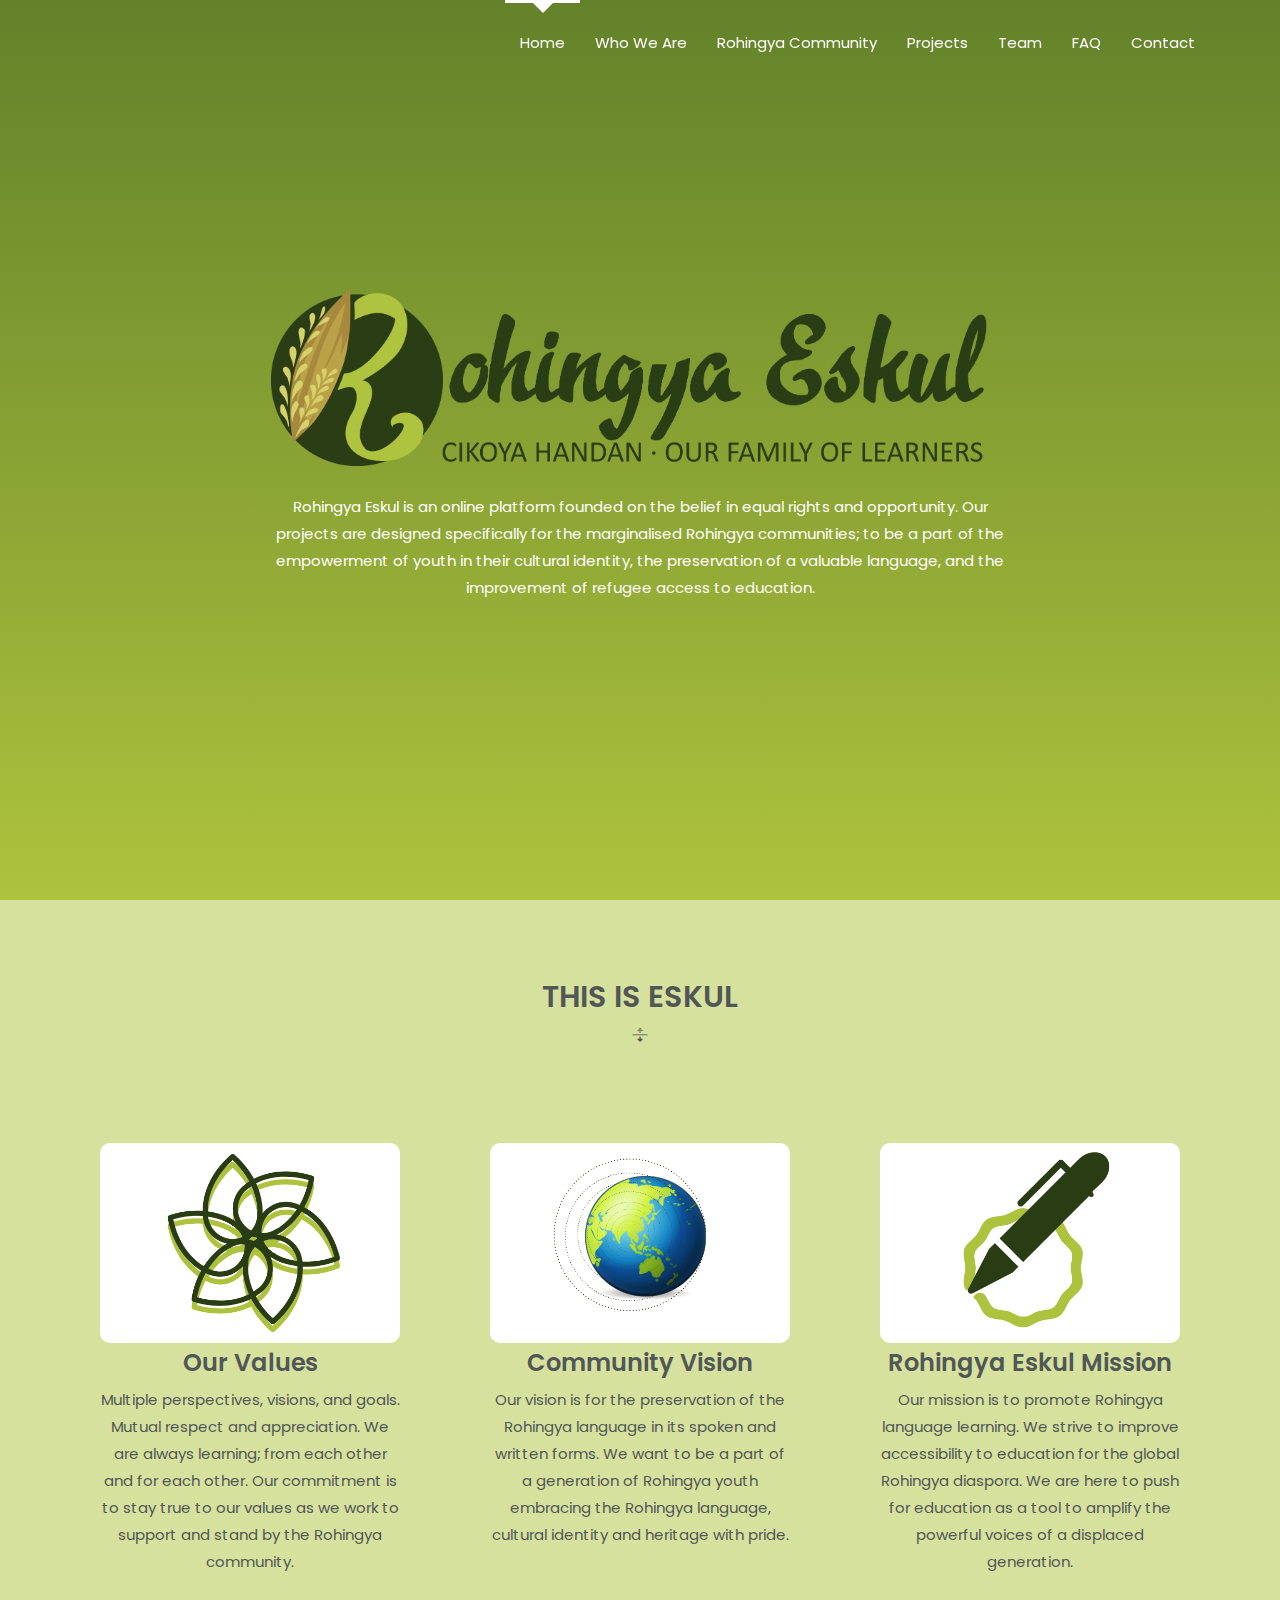
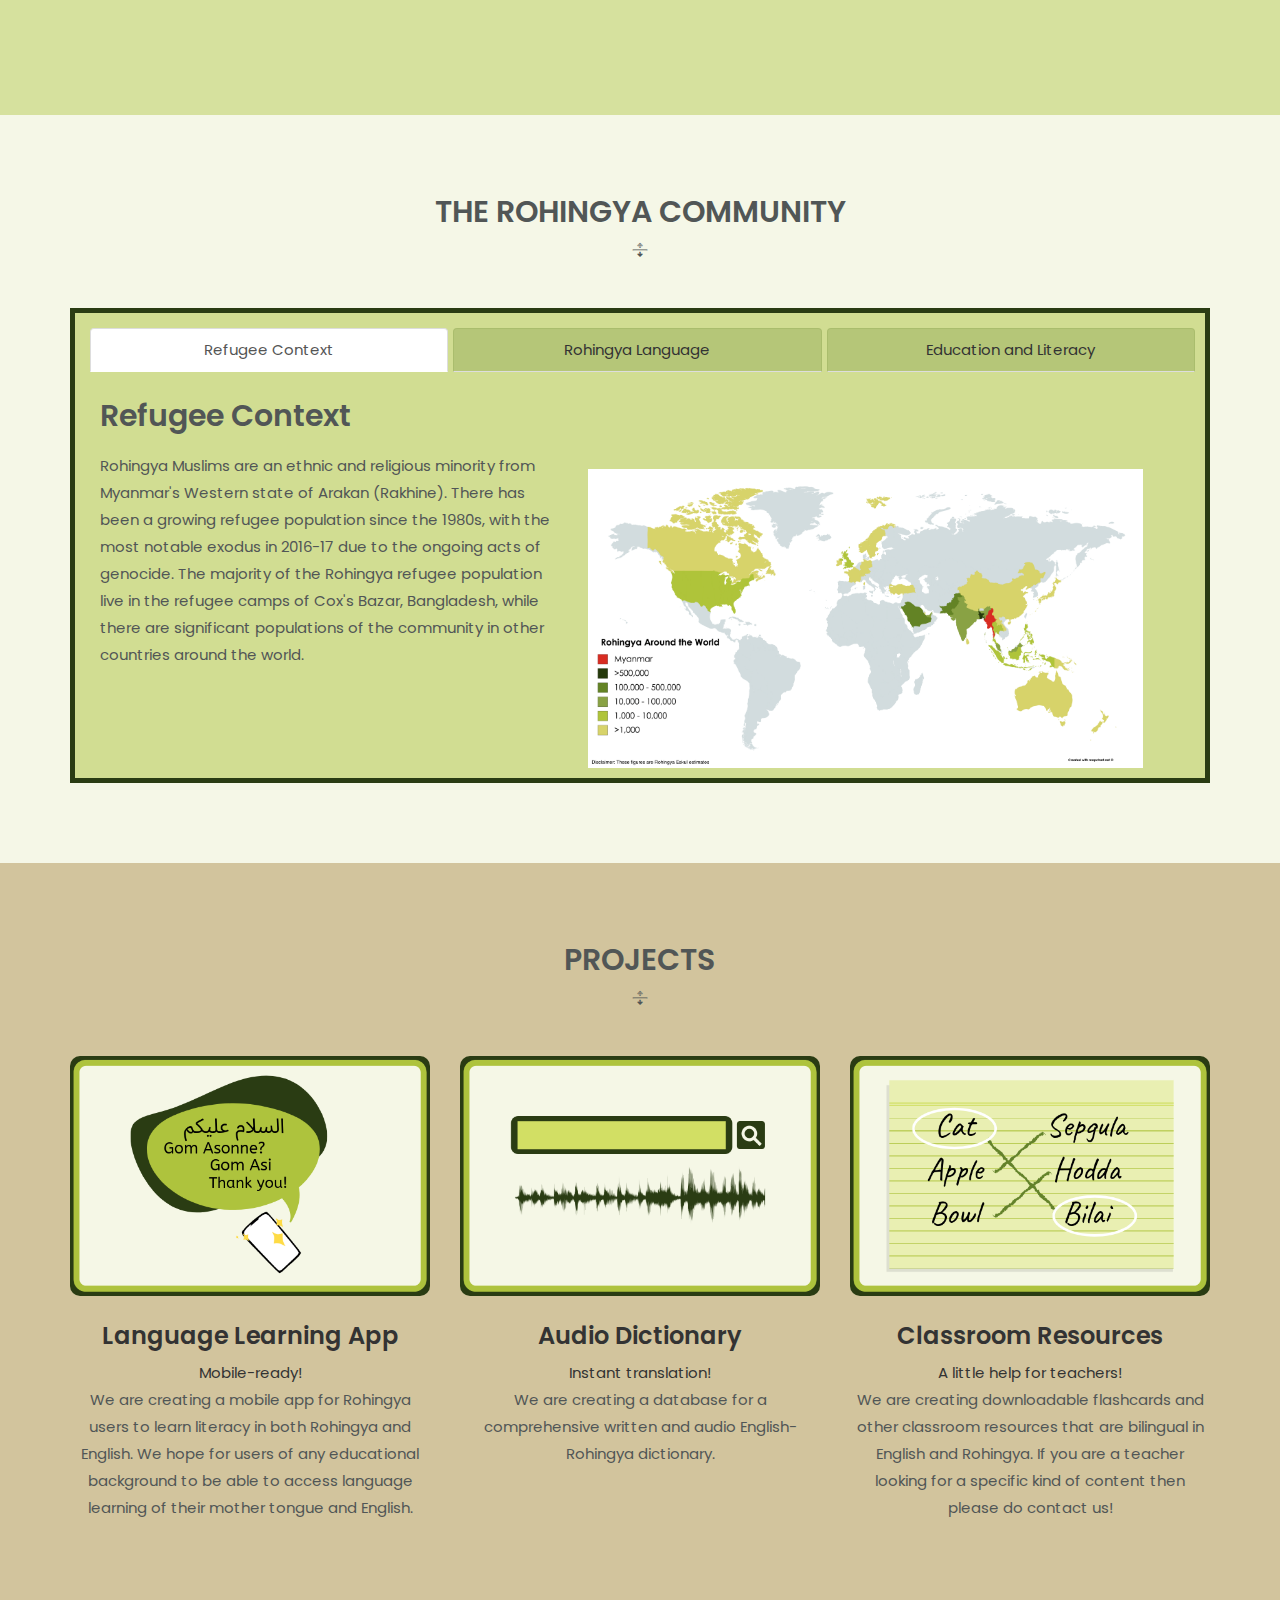
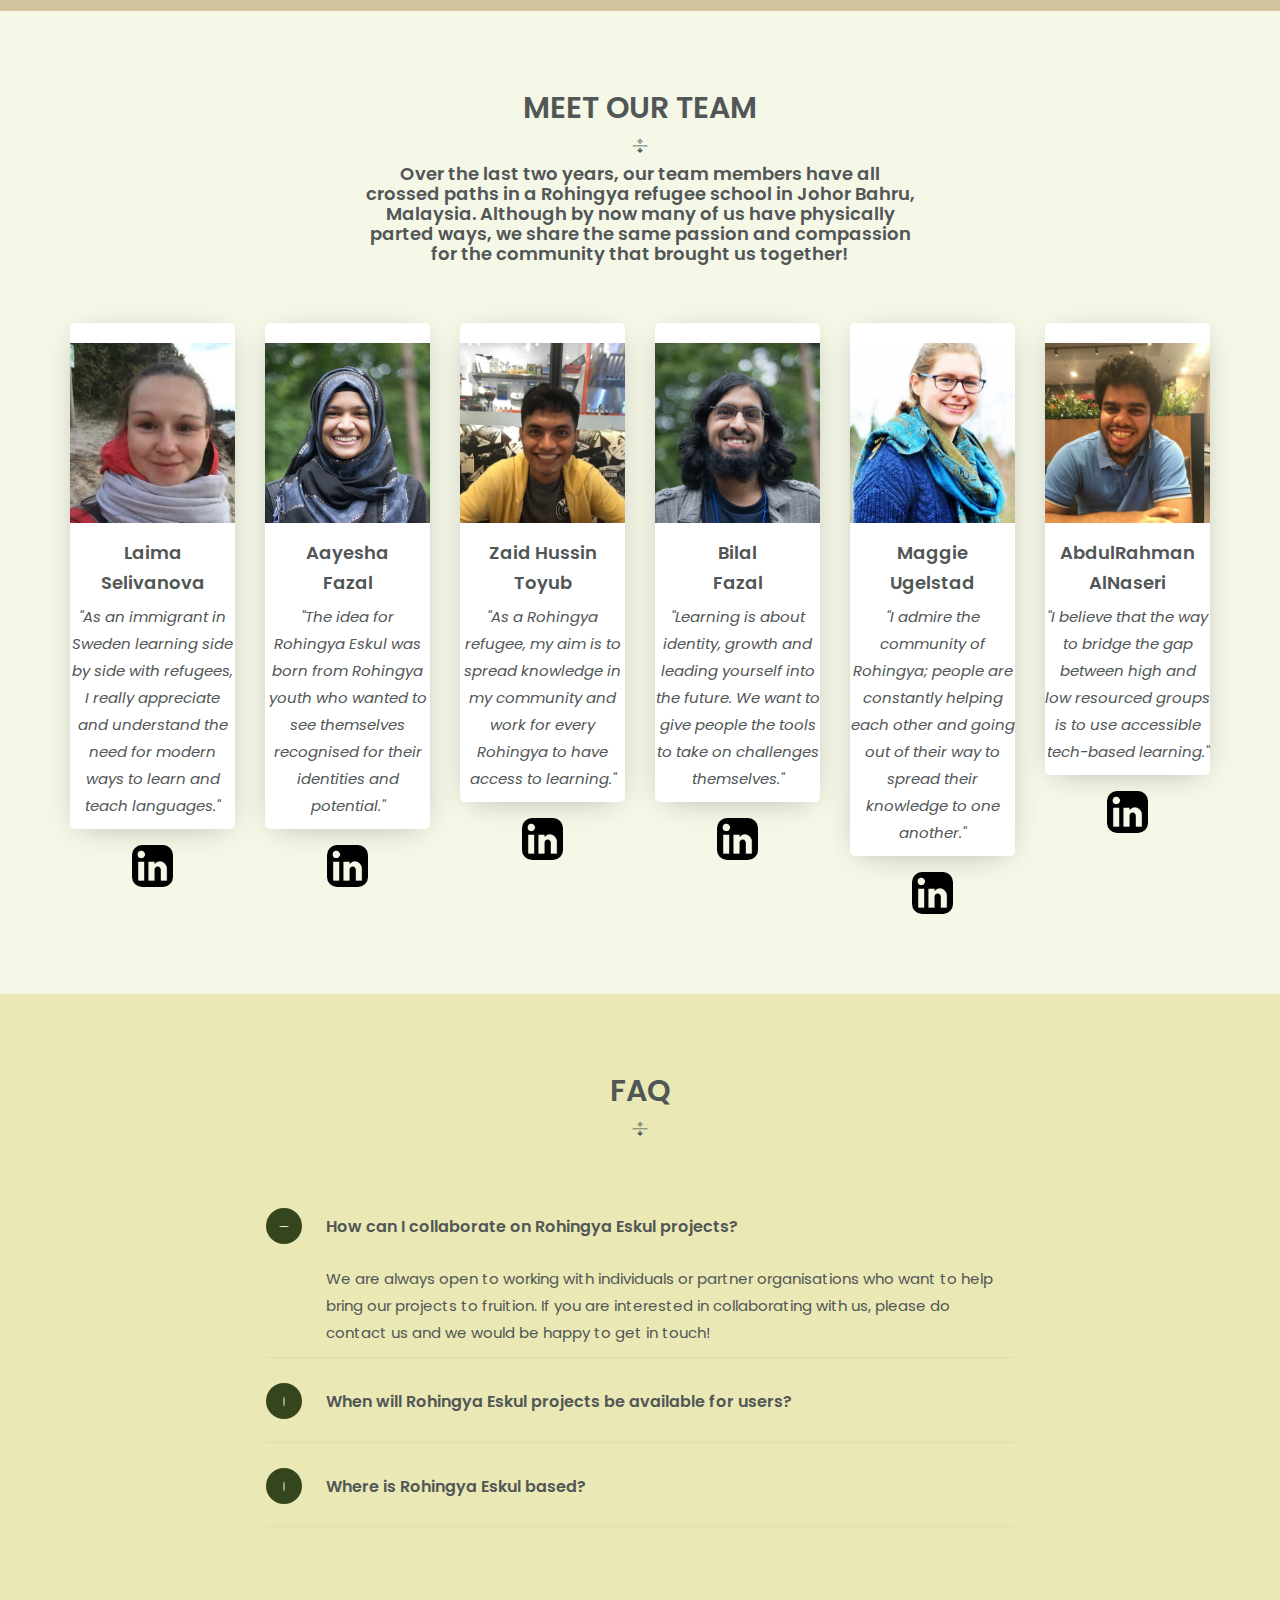
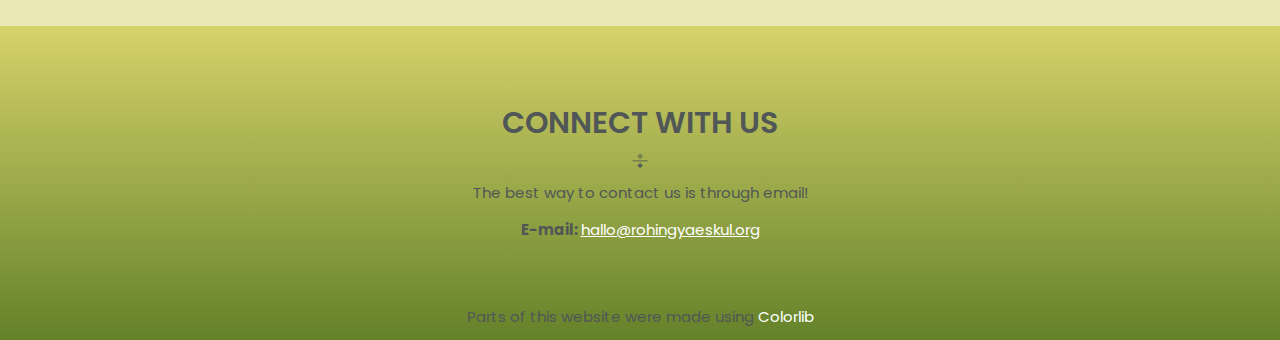
==== commit ad5dd063: "mobile friendly" ====
--- a/index.html
+++ b/index.html
@@ -189,7 +189,7 @@
 
                                         <br/>
 
-                                        <img class="col-xs-12 col-sm-5" src="graphics/word-cloud.png" alt="word cloud" class="img-fluid rounded align-self-start mr-lg-5 mb-5 mb-lg-0"  style="max-width: 30%; margin-bottom: 2%; margin-left: 1%">
+                                        <img id="word-cloud" class="col-xs-12 col-sm-5" src="graphics/word-cloud.png" alt="word cloud" class="img-fluid rounded align-self-start mr-lg-5 mb-5 mb-lg-0">
                                     </div>
                                 </div>
                             </div>
@@ -293,7 +293,7 @@
             </div>
 
             <div class="row">
-                <div class="col-xs-12 col-sm-6 col-md-2 col-lg-2">
+                <div class="col-xs-6 col-sm-4 col-md-2 col-lg-2">
                     <div class="single-team">
                         <div class="team-photo">
                             <img src="profile-photos/laima.jpg" alt="Laima Selivanova">
@@ -312,7 +312,7 @@
                 </div>
                 
 
-                <div class="col-xs-12 col-sm-6 col-md-2 col-lg-2">
+                <div class="col-xs-6 col-sm-4 col-md-2 col-lg-2">
                     <div class="single-team">
                         <div class="team-photo">
                             <img src="profile-photos/aayesha.jpg" alt="Aayesha Fazal">
@@ -330,7 +330,7 @@
                     </div>
                 </div>
 
-                <div class="col-xs-12 col-sm-6 col-md-2 col-lg-2">
+                <div class="col-xs-6 col-sm-4 col-md-2 col-lg-2">
                     <div class="single-team">
                         <div class="team-photo">
                             <img src="profile-photos/zaid.jpg" alt="Zaid Hussin Toyub">
@@ -349,7 +349,7 @@
                 </div>
 
 
-                <div class="col-xs-12 col-sm-6 col-md-2 col-lg-2">
+                <div class="col-xs-6 col-sm-4 col-md-2 col-lg-2">
                     <div class="single-team">
                         <div class="team-photo">
                            <img src="profile-photos/bilal.jpg" alt="Bilal Fazal">
@@ -367,7 +367,7 @@
 
                 </div>
 
-                <div class="col-xs-12 col-sm-6 col-md-2 col-lg-2">
+                <div class="col-xs-6 col-sm-4 col-md-2 col-lg-2">
                     <div class="single-team">
                         <div class="team-photo">
                             <img src="profile-photos/maggie.jpg" alt="Maggie Ugelstad">
@@ -385,7 +385,7 @@
 
                 </div>
 
-                <div class="col-xs-12 col-sm-6 col-md-2 col-lg-2">
+                <div class="col-xs-6 col-sm-4 col-md-2 col-lg-2">
                     <div class="single-team">
                         <div class="team-photo">
                             <img src="profile-photos/abdulrahman.jpg" alt="AbdulRahman AlNaseri">
@@ -492,7 +492,15 @@
     <script src="js/main.js"></script>
 
     <script>
+
         document.getElementById("default-open").click();
+
+        $("#primary-menu").click(function(){
+            $(this).attr("aria-expanded", "false");
+            $(this).toggleClass("in");
+        });
+        
+
     </script>
 </body>
 </html>
--- a/style.css
+++ b/style.css
@@ -170,15 +170,6 @@
 *Default Background Class
 **/
 
-.overlay:before,
-.sky-bg {
-    background: ##AEC33D;
-    background: -webkit-gradient(linear, left top, left bottom, from(#D6D26A), to(#63822A));
-    background: linear-gradient(to bottom, #75cbe7 0%, #138fc2 100%);
-    filter: progid:DXImageTransform.Microsoft.gradient( startColorstr='#75cbe7', endColorstr='#138fc2', GradientType=0);
-    color: #ffffff;
-}
-
 .opaque-bg {
     background-color: rgba(174, 195, 61, .125);
 }
@@ -334,7 +325,7 @@
 }
 
 .mainmenu-area #primary-menu > ul > li > a {
-    background: none;
+    /*background: none;*/
     padding: 30px 15px;
     position: relative;
     border-top: 3px solid transparent;
@@ -572,28 +563,6 @@
     margin-right: auto;
 }
 
-@media only screen and (max-width: 990px) {
-  .single-team {
-    max-width: 60%;
-
-  }
-}
-
-@media only screen and (max-width: 770px) {
-    .single-team {
-        min-height: 60%;
-    }
-
-    #primary-menu {
-        background-color: rgb(177, 194, 80, 100);   
-    }
-
-    .navbar-nav {
-        background-color: #ACBC51;
-    }
-}
-
-
 .single-team .team-photo {
     margin-bottom: 20px;
     padding-top: 20px;
@@ -611,47 +580,9 @@
     transition: 0.3s;
 }
 
-.single-team:hover .team-photo img {
-    -webkit-transform: scale(1.1);
-    transform: scale(1.1)
-}
-
-.single-team {
-    background-color: #2A3C13;
-}
-
-.single-team h4 {
-    text-transform: uppercase;
-    color: #ffffff;
-}
-
-.single-team h6 {
-    margin-bottom: 20px;
-}
-
-.single-team .bio-paragraph {
-    -webkit-transition: 0.3s;
-    transition: 0.3s;
-    position: absolute;
-    bottom: -300px;
-    left: 0;
-    width: 100%;
-    padding: 5px 5px;
-    background-color: #AEC33D;
-    font-size: small;
-}
-
-/*#maggie-bio-paragraph {
-    bottom: -230px;
-}
-
-#laima-bio-paragraph {
-    bottom: px;
-}
-*/
-.single-team:hover .bio-paragraph {
-    bottom: 0;
-}
+
+
+
 
 /**
 *Accordion - FAQ
@@ -684,7 +615,6 @@
     -webkit-transition: 0.3s;
     transition: 0.3s;
 }
-
 
 #accordion .panel .panel-title a span:before,
 #accordion .panel .panel-title a span:after {
@@ -910,6 +840,7 @@
     border-radius: 10px;
 }
 
+/* Rohingya Community tabs */
 
 .nav-tabs li .active a,
 .nav-tabs li .active a:focus,
@@ -918,8 +849,6 @@
     border: 1px solid rgb(99, 130, 42, .125);
 }
 
-/*rgb(174 ,195, 61, .5)*/
-
 #box-border {
     border: 5px solid #2A3C13;
     background-color: rgb(174, 195, 61, .5);
@@ -933,11 +862,6 @@
     border: 1px solid rgb(99, 130, 42, .125);
 }
 
-/*#primary-menu > ul > li > a:before {
-    border-top: 10px solid red;
-
-}*/
-
 .nav-link {
     margin: 5px;
 }--- a/css/responsive.css
+++ b/css/responsive.css
@@ -1,6 +1,46 @@
 /* Medium Layout: 1280px. */
 
-@media only screen and (min-width: 992px) and (max-width: 1200px) {}
+@media only screen and (min-width: 992px) and (max-width: 1200px) {
+    #word-cloud {
+        max-width: 30%;
+        margin-bottom: 2%;
+        margin-left: 1%;
+    }
+
+    .single-team .bio-paragraph {
+        -webkit-transition: 0.3s;
+        transition: 0.3s;
+        position: absolute;
+        bottom: -300px;
+        left: 0;
+        width: 100%;
+        padding: 5px 5px;
+        background-color: #AEC33D;
+        font-size: small;
+    }
+
+    .single-team:hover .bio-paragraph {
+        bottom: 0;
+    }
+
+    .single-team:hover .team-photo img {
+        -webkit-transform: scale(1.1);
+        transform: scale(1.1)
+    }
+
+    .single-team {
+        background-color: #2A3C13;
+    }
+
+    .single-team h4 {
+        text-transform: uppercase;
+        color: #ffffff;
+    }
+
+    .single-team h6 {
+        margin-bottom: 20px;
+    }
+}
 
 
 /* Tablet Layout: 768px. */
@@ -20,7 +60,8 @@
         padding: 50px 15px;
     }
     .single-team {
-        margin-bottom: 30px
+        margin-bottom: 30px;
+        max-width: 60%;
     }
     .side-icon-boxes {
         display: -webkit-box;
@@ -57,7 +98,10 @@
         background-color: #ffffff;
     }
     .mainmenu-area #primary-menu {
-        background-color: #138FC2;
+        background: -webkit-gradient(linear, left top, left bottom, from(#63822A), to(#AEC33D));
+    }
+    .navbar-nav {
+        background: -webkit-gradient(linear, left top, left bottom, from(#63822A), to(#AEC33D));
     }
     .mainmenu-area #primary-menu ul {
         overflow-y: auto;
@@ -91,6 +135,16 @@
     .mainmenu-area .logo {
         margin-left: 15px;
     }
+    .single-team {
+        min-height: 60%;
+    }
+    #word-cloud {
+        max-width: 80%;
+        margin-left: 10%;
+    }
+    .single-team .bio-paragraph {
+        height: 225px;
+    }
 }
 
 
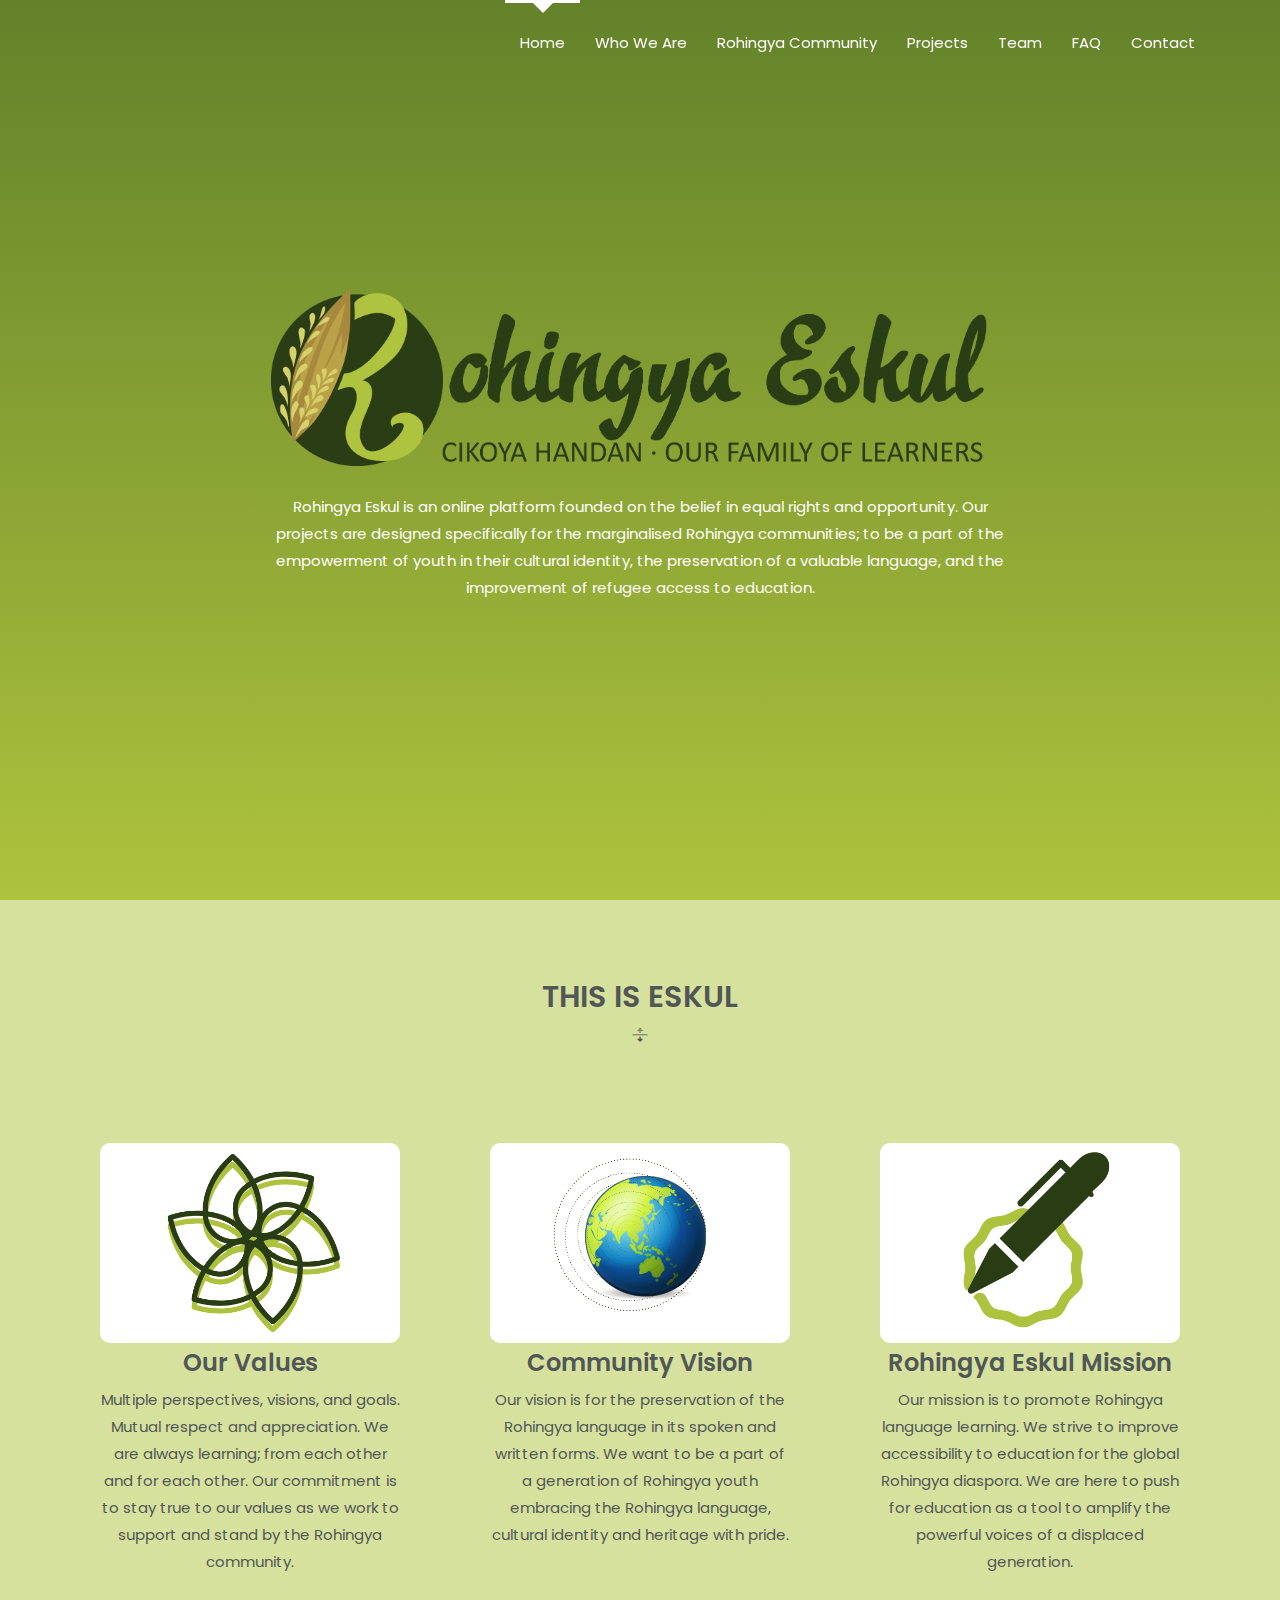
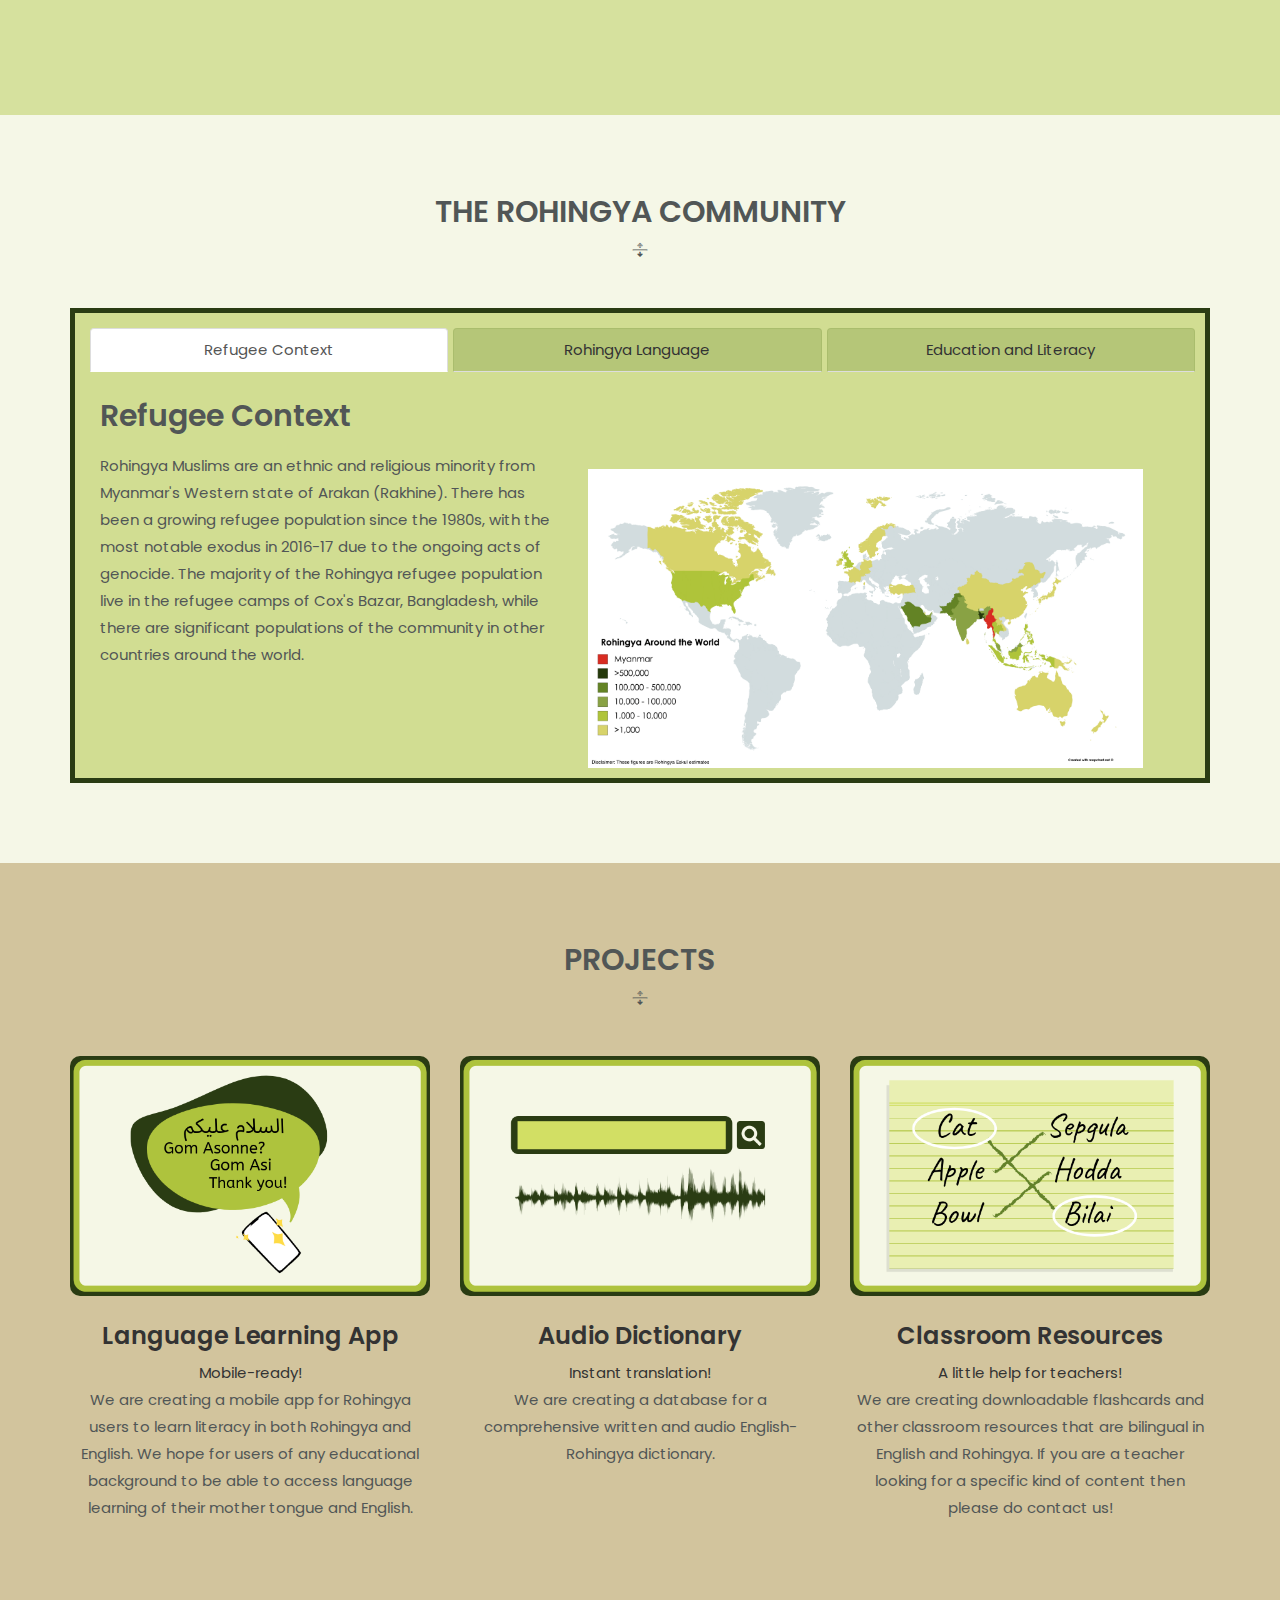
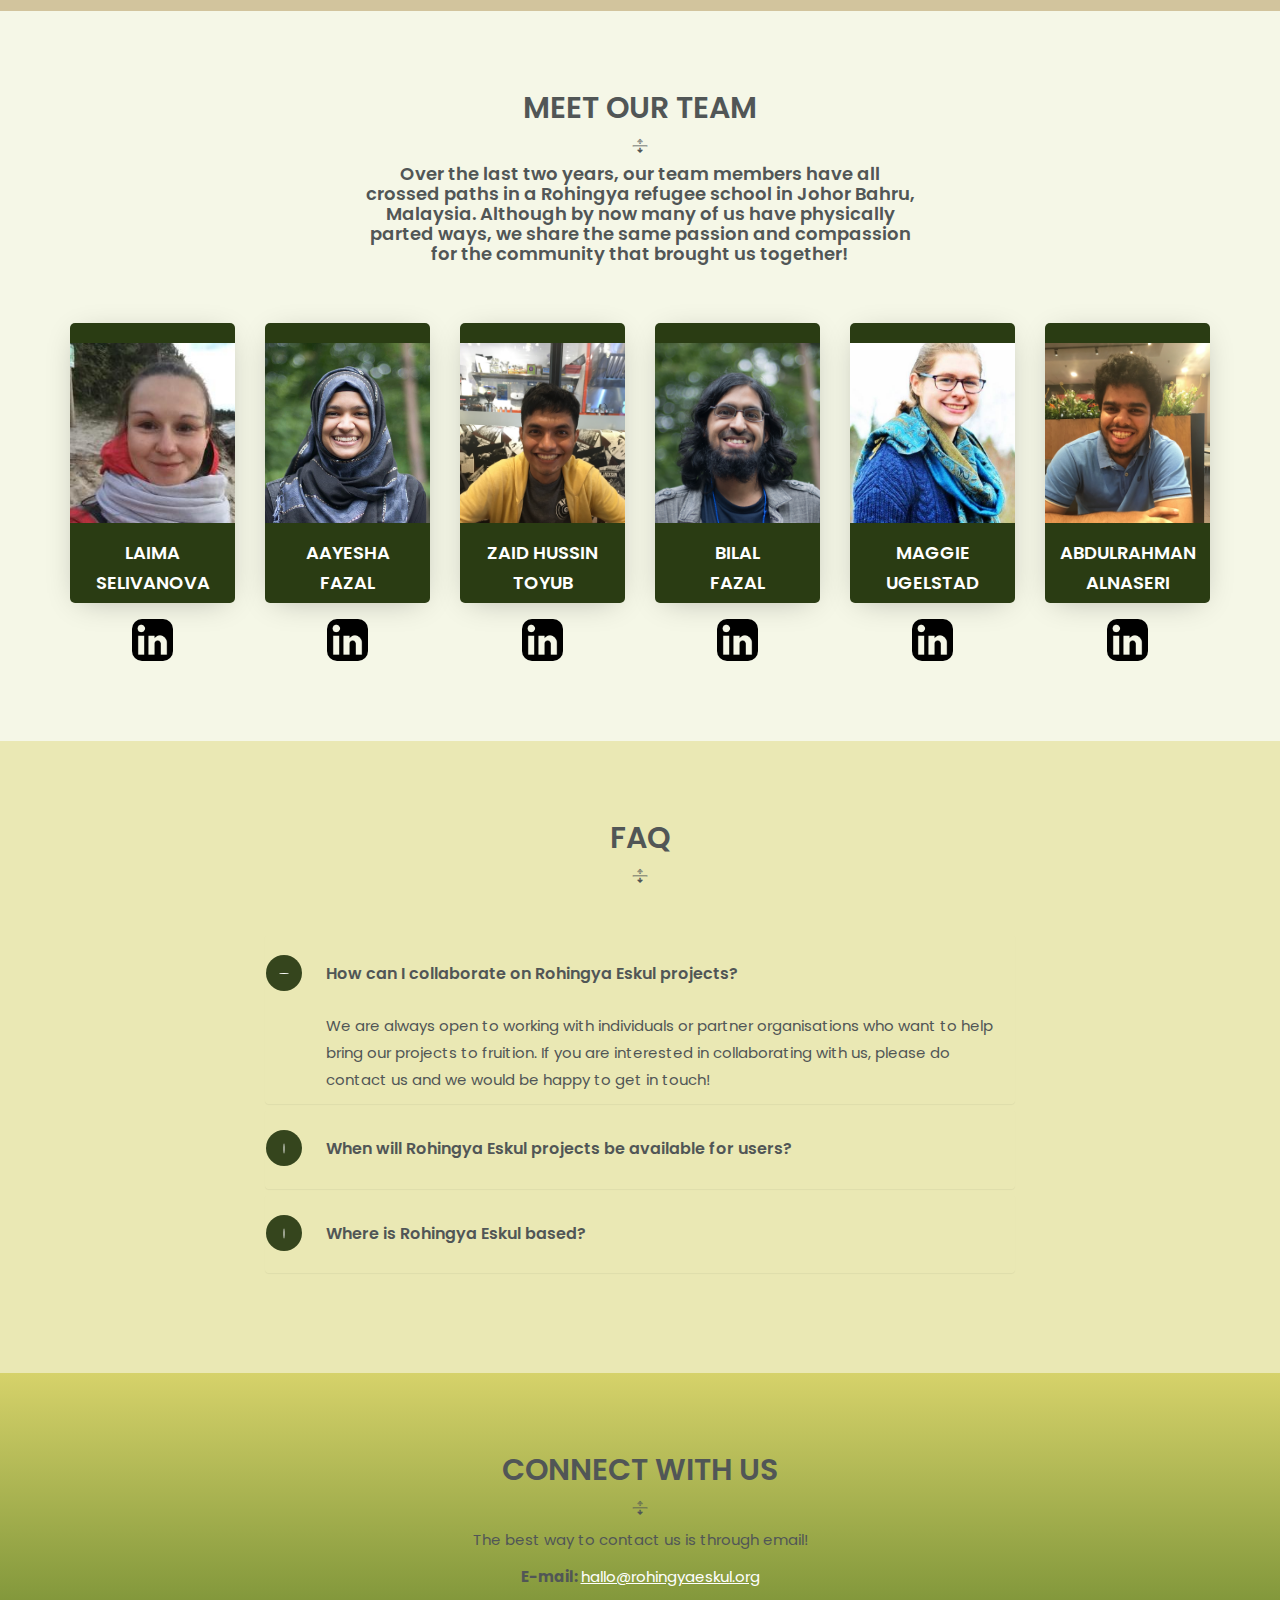
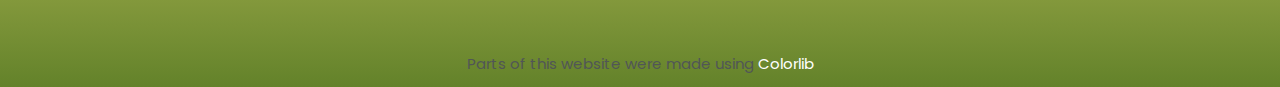
==== commit 261a815d: "more mobile friendly" ====
--- a/index.html
+++ b/index.html
@@ -293,7 +293,7 @@
             </div>
 
             <div class="row">
-                <div class="col-xs-6 col-sm-4 col-md-2 col-lg-2">
+                <div class="col-xs-4 col-sm-4 col-md-2 col-lg-2">
                     <div class="single-team">
                         <div class="team-photo">
                             <img src="profile-photos/laima.jpg" alt="Laima Selivanova">
@@ -312,7 +312,7 @@
                 </div>
                 
 
-                <div class="col-xs-6 col-sm-4 col-md-2 col-lg-2">
+                <div class="col-xs-4 col-sm-4 col-md-2 col-lg-2">
                     <div class="single-team">
                         <div class="team-photo">
                             <img src="profile-photos/aayesha.jpg" alt="Aayesha Fazal">
@@ -330,7 +330,7 @@
                     </div>
                 </div>
 
-                <div class="col-xs-6 col-sm-4 col-md-2 col-lg-2">
+                <div class="col-xs-4 col-sm-4 col-md-2 col-lg-2">
                     <div class="single-team">
                         <div class="team-photo">
                             <img src="profile-photos/zaid.jpg" alt="Zaid Hussin Toyub">
@@ -349,7 +349,7 @@
                 </div>
 
 
-                <div class="col-xs-6 col-sm-4 col-md-2 col-lg-2">
+                <div class="col-xs-4 col-sm-4 col-md-2 col-lg-2">
                     <div class="single-team">
                         <div class="team-photo">
                            <img src="profile-photos/bilal.jpg" alt="Bilal Fazal">
@@ -367,7 +367,7 @@
 
                 </div>
 
-                <div class="col-xs-6 col-sm-4 col-md-2 col-lg-2">
+                <div class="col-xs-4 col-sm-4 col-md-2 col-lg-2">
                     <div class="single-team">
                         <div class="team-photo">
                             <img src="profile-photos/maggie.jpg" alt="Maggie Ugelstad">
@@ -385,7 +385,7 @@
 
                 </div>
 
-                <div class="col-xs-6 col-sm-4 col-md-2 col-lg-2">
+                <div class="col-xs-4 col-sm-4 col-md-2 col-lg-2">
                     <div class="single-team">
                         <div class="team-photo">
                             <img src="profile-photos/abdulrahman.jpg" alt="AbdulRahman AlNaseri">
--- a/style.css
+++ b/style.css
@@ -581,9 +581,6 @@
 }
 
 
-
-
-
 /**
 *Accordion - FAQ
 **/
--- a/css/responsive.css
+++ b/css/responsive.css
@@ -1,6 +1,6 @@
 /* Medium Layout: 1280px. */
 
-@media only screen and (min-width: 992px) and (max-width: 1200px) {
+@media only screen and (min-width: 992px) {
     #word-cloud {
         max-width: 30%;
         margin-bottom: 2%;
@@ -72,6 +72,20 @@
         -webkit-box-pack: justify;
         -ms-flex-pack: justify;
         justify-content: space-between;
+    }
+
+    #word-cloud {
+        max-width: 30%;
+        margin-bottom: 2%;
+        margin-left: 1%;
+    }
+
+    .single-team {
+
+    }
+
+    .single-team {
+        height: 605px;
     }
 }
 
@@ -147,7 +161,29 @@
     }
 }
 
+@media only screen and (min-width: 567px) and (max-width: 766px) {
+    .single-team {
+        height: 450px;
+    }
+}
+
+@media only screen and (min-width: 480px) and (max-width: 566px) {
+    .single-team {
+        height: 500px;
+    }
+}
+
 
 /* Wide Mobile Layout: 480px. */
 
-@media only screen and (min-width: 480px) and (max-width: 767px) {}+@media only screen and (min-width: 480px) and (max-width: 565px) {
+    .single-team {
+        height: 500px;
+    }
+}
+
+@media only screen and (min-width: 456px) and (max-width: 479px) {
+    .single-team {
+        height: 500px;
+    }
+}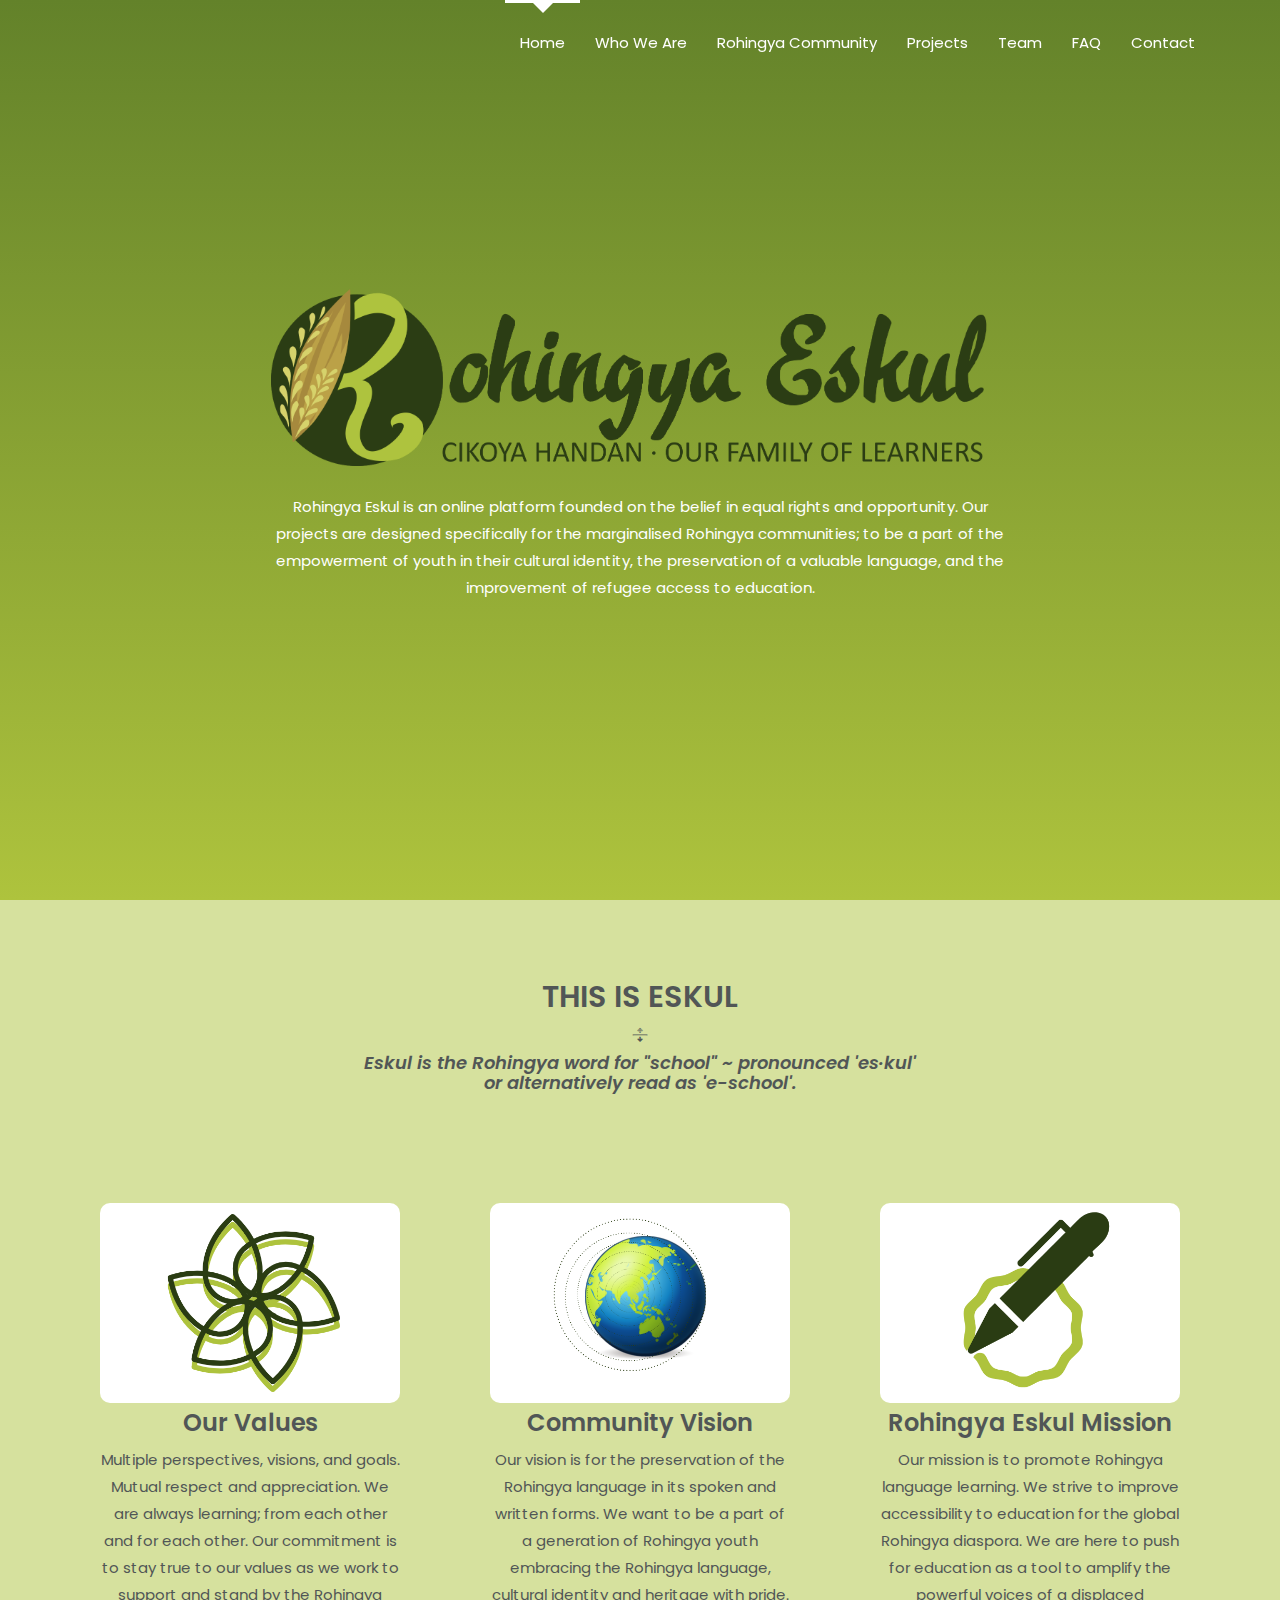
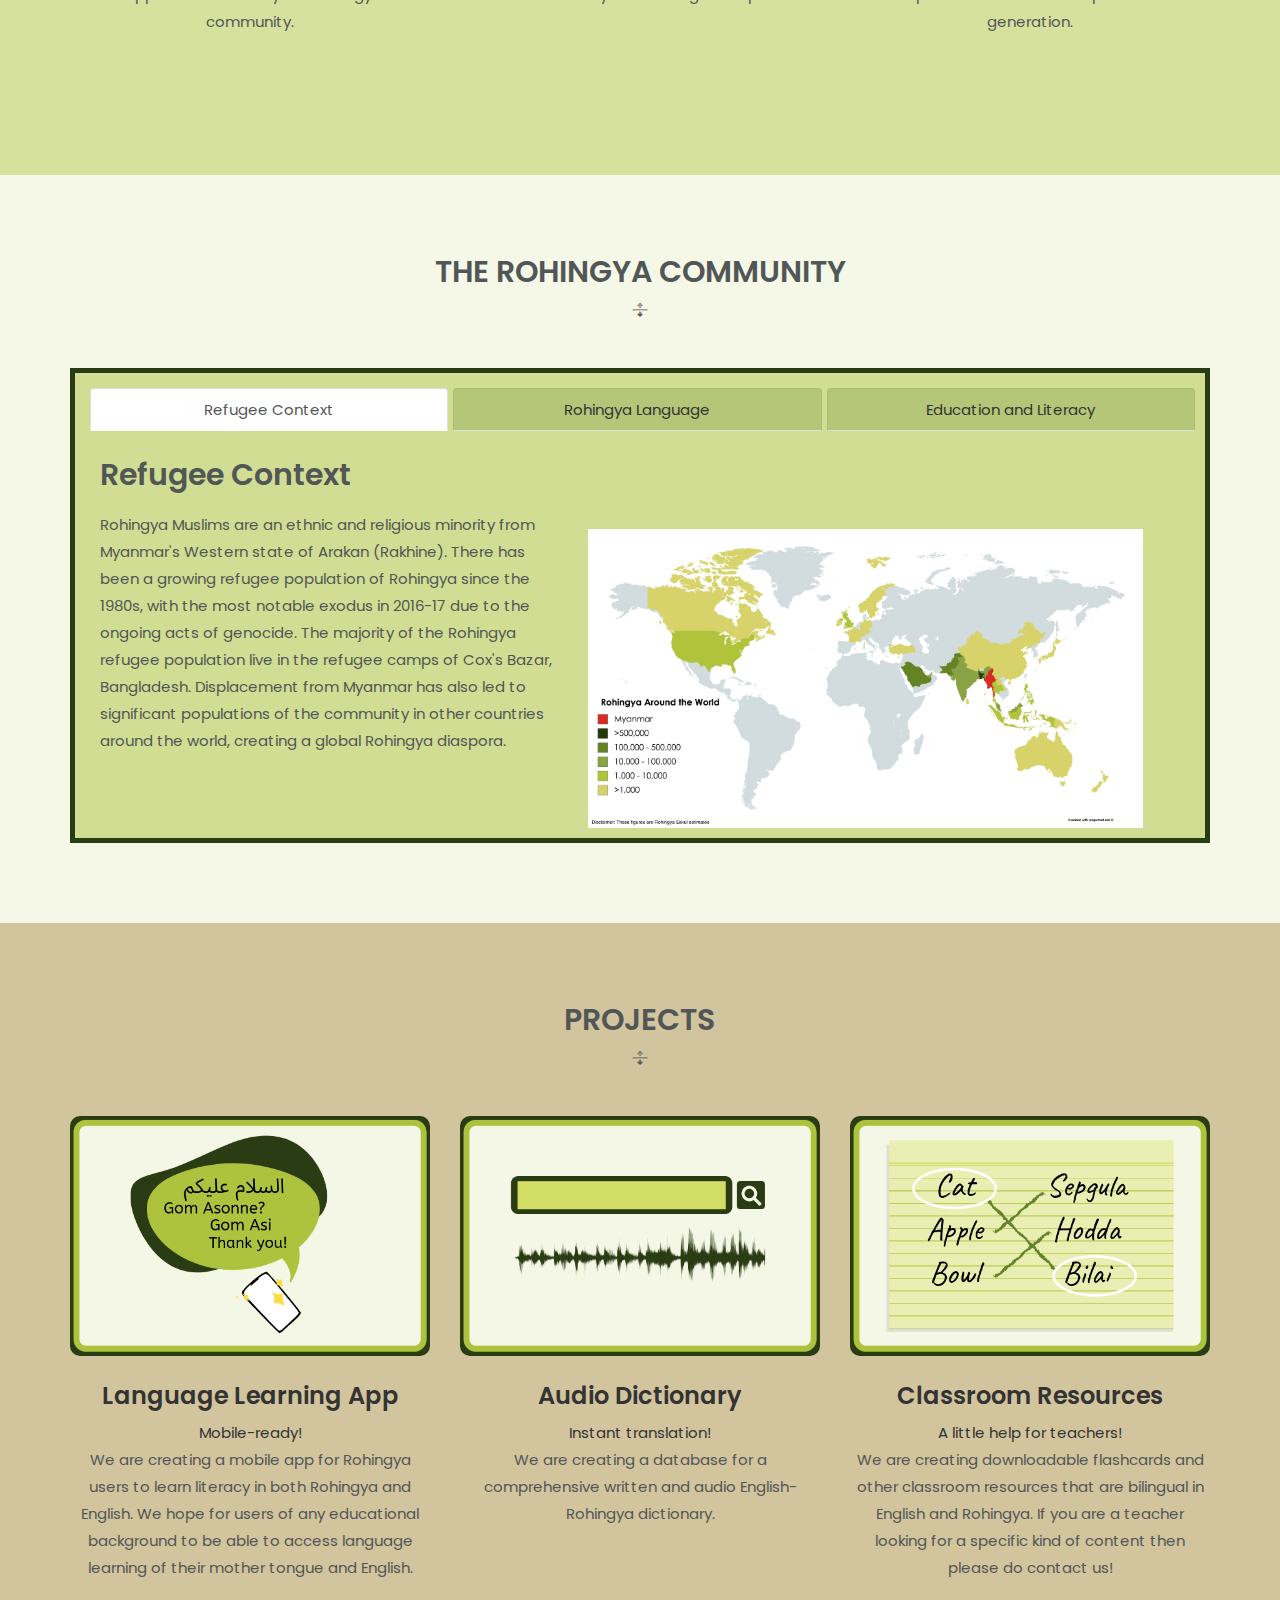
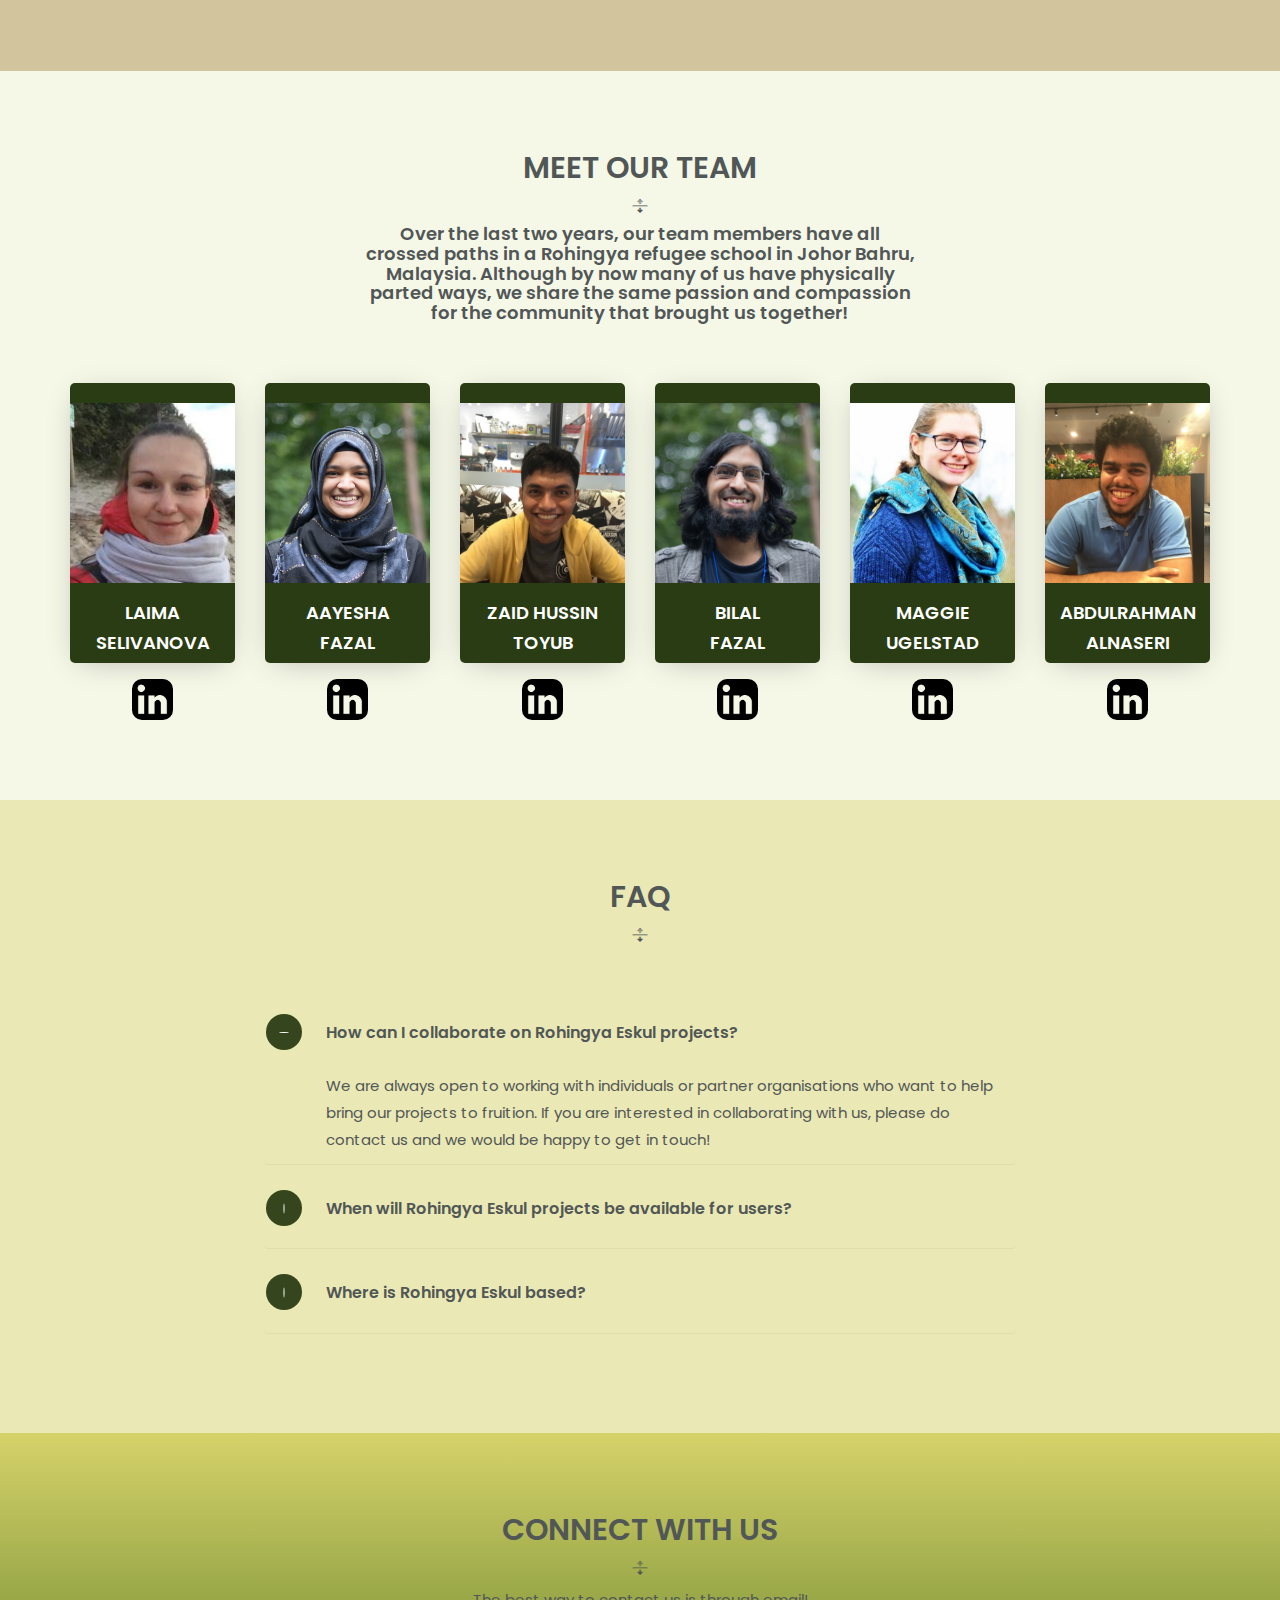
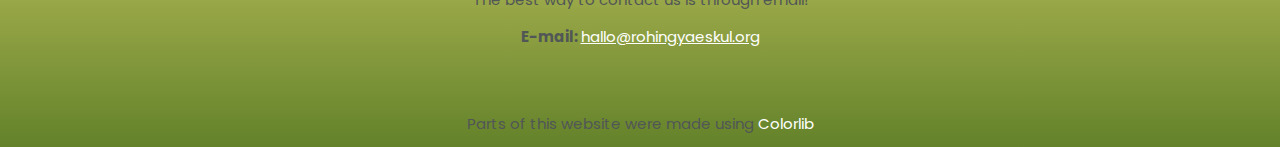
==== commit 5293f3ec: "heatmap" ====
--- a/index.html
+++ b/index.html
@@ -12,7 +12,7 @@
     <title>Rohingya Eskul</title>
     <!-- Place favicon.ico in the root directory -->
     <link rel="apple-touch-icon" href="images/apple-touch-icon.png">
-    <link rel="shortcut icon" type="image/ico" href="graphics/logo.jpg"/>
+    <link rel="shortcut icon" type="image/ico" href="graphics/favicon.ico"/>
     <!-- Plugin-CSS -->
     <link rel="stylesheet" href="css/bootstrap.min.css">
     <link rel="stylesheet" href="css/owl.carousel.min.css">
@@ -24,6 +24,18 @@
     <link rel="stylesheet" href="style.css">
     <link rel="stylesheet" href="css/responsive.css">
     <script src="js/vendor/modernizr-2.8.3.min.js"></script>
+
+    <!-- Hotjar Tracking Code for rohingyaeskul.org -->
+    <script>
+        (function(h,o,t,j,a,r){
+            h.hj=h.hj||function(){(h.hj.q=h.hj.q||[]).push(arguments)};
+            h._hjSettings={hjid:1549584,hjsv:6};
+            a=o.getElementsByTagName('head')[0];
+            r=o.createElement('script');r.async=1;
+            r.src=t+h._hjSettings.hjid+j+h._hjSettings.hjsv;
+            a.appendChild(r);
+        })(window,document,'https://static.hotjar.com/c/hotjar-','.js?sv=');
+    </script>
 </head>
 
 <body data-spy="scroll" data-target="#primary-menu">
@@ -96,12 +108,13 @@
             <div class="row">
                 <div class="col-xs-12 col-sm-6 col-sm-offset-3 text-center">
                     <div class="page-title">
-                        <h1>This is Eskul</h1>
-                    </div>
-                </div>
-            </div>
-            <div class="row">
-                <div class="col-xs-12 col-sm-6 col-md-4">
+                        <h1 id="this-is-eskul">This is Eskul</h1>
+                        <h4><em>Eskul is the Rohingya word for "school" ~ pronounced 'es·kul' or alternatively read as 'e-school'.</em></h4>
+                    </div>
+                </div>
+            </div>
+            <div class="row">
+                <div class="col-xs-12 col-sm-4">
                     <div class="box">
                         <div class="box-icon">
                             <img src="graphics/collaboration.png" alt="Collaboration">
@@ -113,7 +126,7 @@
                         </div>
                     </div>
                 </div>
-                <div class="col-xs-12 col-sm-6 col-md-4">
+                <div class="col-xs-12 col-sm-4">
                     <div class="box">
                         <div class="box-icon">
                             <img src="graphics/vision.png" alt="">
@@ -123,7 +136,7 @@
                         <p>Our vision is for the preservation of the Rohingya language in its spoken and written forms. We want to be a part of a generation of Rohingya youth embracing the Rohingya language, cultural identity and heritage with pride.</p>
                     </div>
                 </div>
-                <div class="col-xs-12 col-sm-6 col-md-4">
+                <div class="col-xs-12 col-sm-4">
                     <div class="box">
                         <div class="box-icon">
                             <img src="graphics/mission.png" alt="">
@@ -164,7 +177,7 @@
                                             <br>
                                             <h1>Refugee Context</h1>
                                             <p class="lead"></p>
-                                            <p>Rohingya Muslims are an ethnic and religious minority from Myanmar's Western state of Arakan (Rakhine). There has been a growing refugee population since the 1980s, with the most notable exodus in 2016-17 due to the ongoing acts of genocide. The majority of the Rohingya refugee population live in the refugee camps of Cox's Bazar, Bangladesh, while there are significant populations of the community in other countries around the world.
+                                            <p>Rohingya Muslims are an ethnic and religious minority from Myanmar's Western state of Arakan (Rakhine). There has been a growing refugee population of Rohingya since the 1980s, with the most notable exodus in 2016-17 due to the ongoing acts of genocide. The majority of the Rohingya refugee population live in the refugee camps of Cox's Bazar, Bangladesh. Displacement from Myanmar has also led to significant populations of the community in other countries around the world, creating a global Rohingya diaspora.
                                             </p>
                                         </div>
 
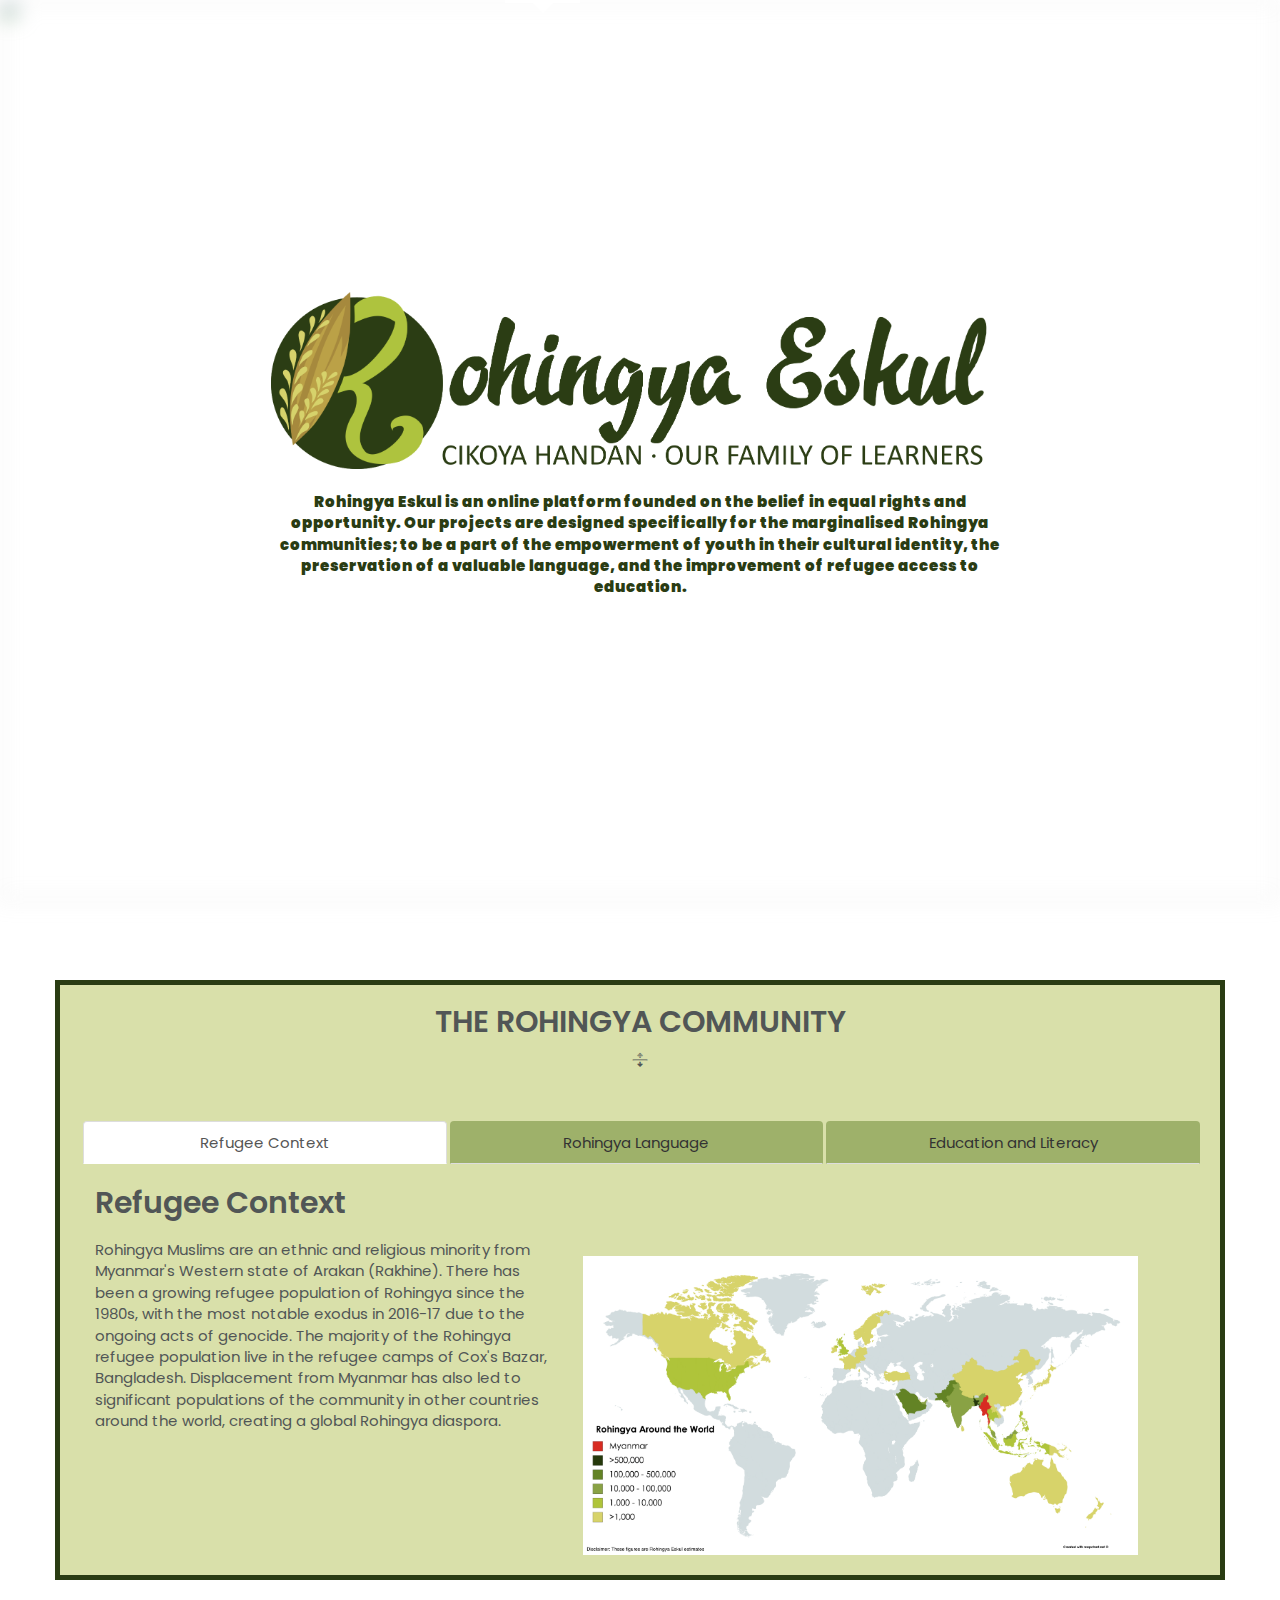
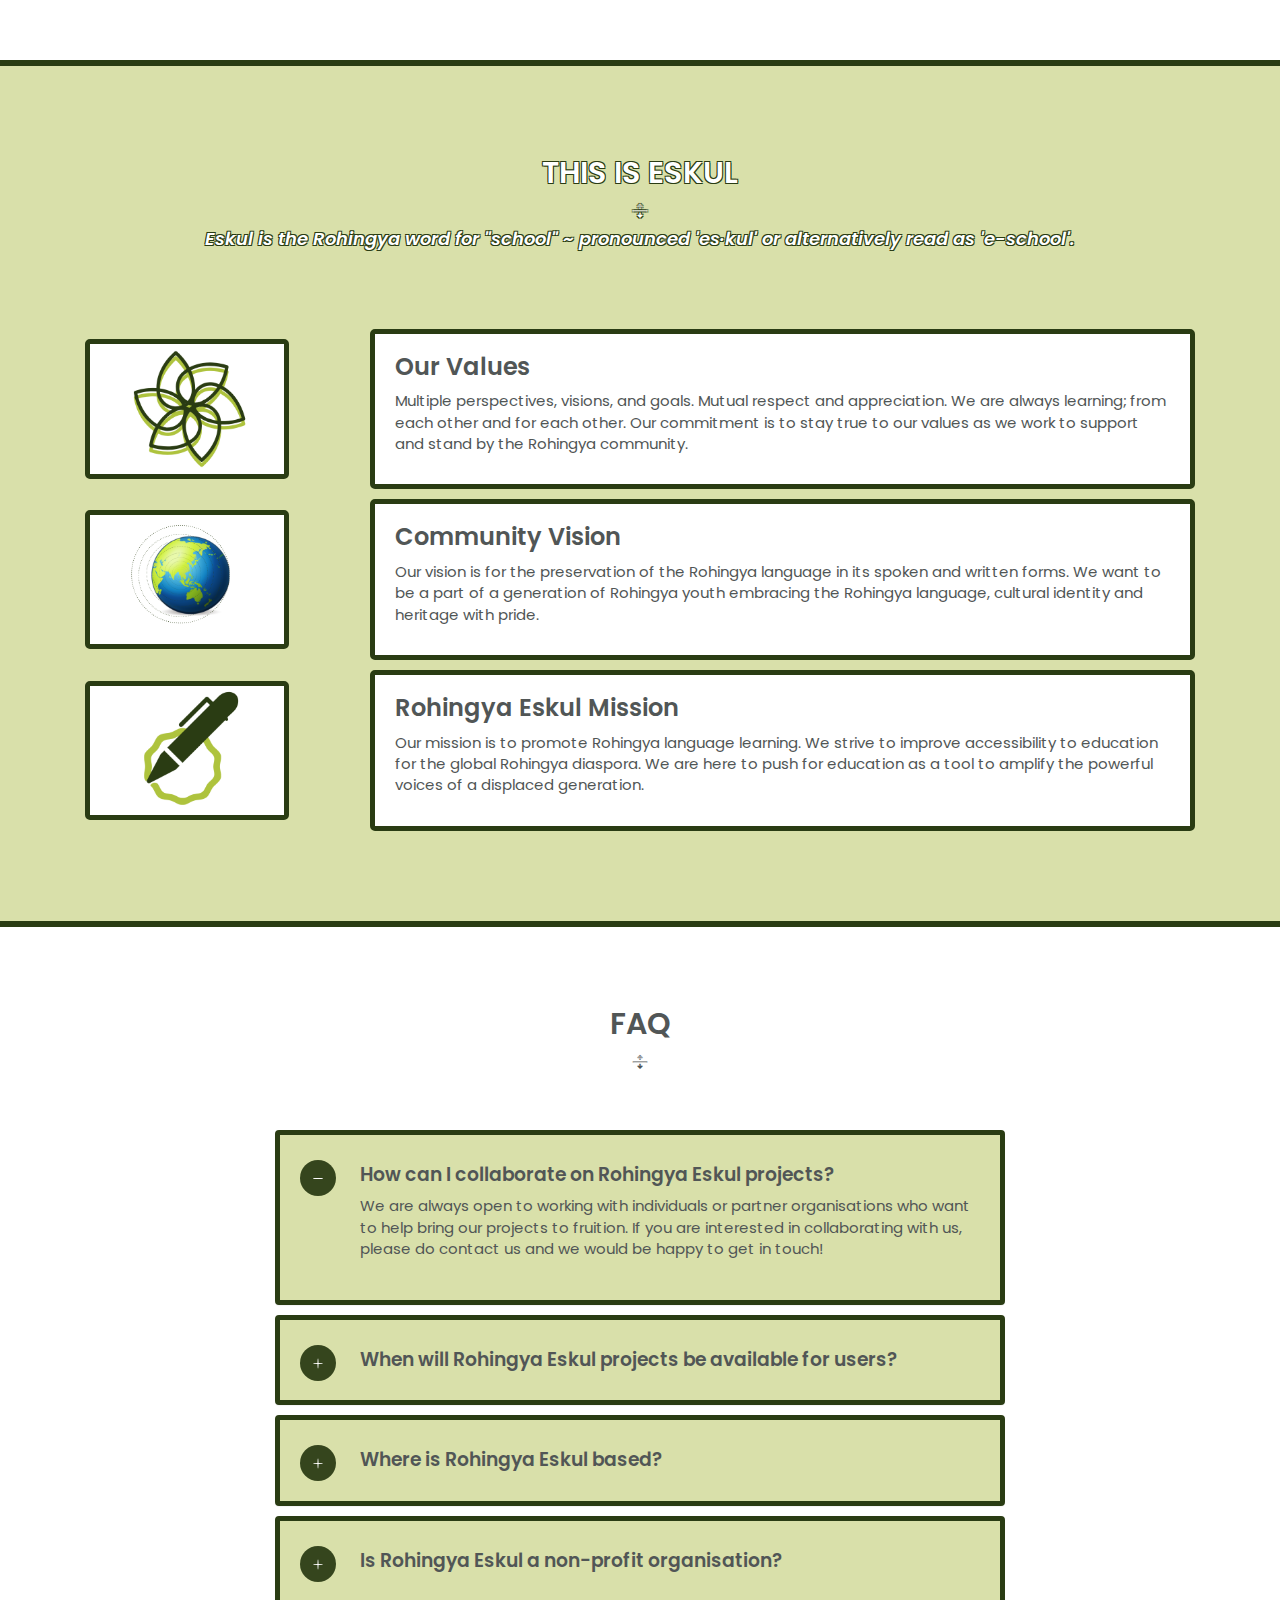
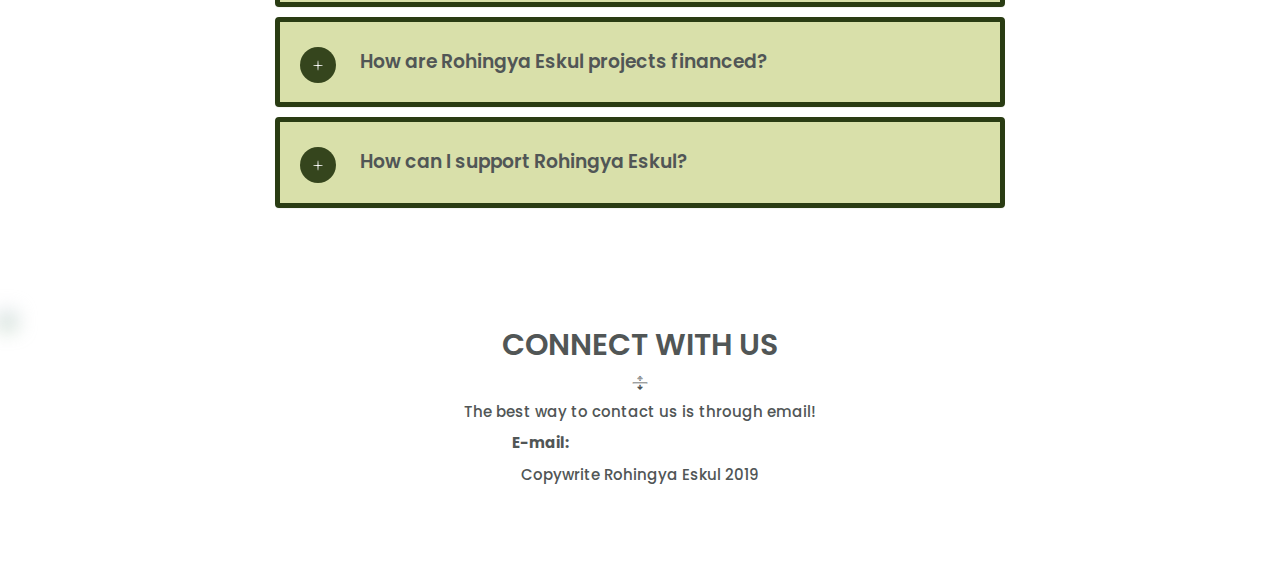
==== commit 371fb115: "projects and team pages separate" ====
--- a/index.html
+++ b/index.html
@@ -21,7 +21,7 @@
     <link rel="stylesheet" href="css/animate.css">
     <!-- Main-Stylesheets -->
     <link rel="stylesheet" href="css/normalize.css">
-    <link rel="stylesheet" href="style.css">
+    <link rel="stylesheet" href="css/style.css">
     <link rel="stylesheet" href="css/responsive.css">
     <script src="js/vendor/modernizr-2.8.3.min.js"></script>
 
@@ -36,6 +36,29 @@
             a.appendChild(r);
         })(window,document,'https://static.hotjar.com/c/hotjar-','.js?sv=');
     </script>
+
+    <script type="text/javascript">
+        var _userway_config = {
+            /* uncomment the following line to override default position*/
+            // position: '1', 
+            /* uncomment the following line to override default size (values: small, large)*/
+            size: 'small', 
+            /* uncomment the following line to override default language (e.g., fr, de, es, he, nl, etc.)*/
+            /* language: 'en-US', */
+            /* uncomment the following line to override color set via widget */
+            /* color: '#2A3C13', 
+            /* uncomment the following line to override type set via widget (1=person, 2=chair, 3=eye, 4=text)*/
+            /* type: '1', */
+            /* uncomment the following lines to override the accessibility statement*/
+            statement_text: "Rohingya Eskul Accessibility Statement", 
+            statement_url: "www.rohingyaeskul.org/pages/accessibility",
+            /* uncomment the following line to override support on mobile devices*/
+            /* mobile: true, */
+            account: '4ALeOtguxg'
+        };
+    </script>
+    
+    <script type="text/javascript" src="https://cdn.userway.org/widget.js"></script>
 </head>
 
 <body data-spy="scroll" data-target="#primary-menu">
@@ -65,10 +88,10 @@
             <nav class="collapse navbar-collapse" id="primary-menu">
                 <ul class="nav navbar-nav navbar-right">
                     <li class="active"><a href="#home-page">Home</a></li>
+                    <li><a href="#community-page">Rohingya Community</a></li>
                     <li><a href="#who-page">Who We Are</a></li>
-                    <li><a href="#community-page">Rohingya Community</a></li>
-                    <li><a href="#projects-page">Projects</a></li>
-                    <li><a href="#team-page">Team</a></li>
+                    <li><a href="pages/projects.html">Projects</a></li>
+                    <li><a href="pages/team.html">Team</a></li>
                     <li><a href="#faq-page">FAQ</a></li>
                     <li><a href="#contact-page">Contact</a></li>
                 </ul>
@@ -81,7 +104,9 @@
 
     <!--Header-area-->
     <header class="header-area overlay full-height relative v-center" id="home-page">
-        <div class="absolute beginning-bg"></div>
+        <div class="absolute beginning-bg">
+            <img src="graphics/watercolor.jpeg" style="-webkit-filter: blur(10px);">
+        </div>
         <div class="container" style="width: 60%">
             <div class="row v-center">
                 <div class="col-xs-12 col-md-12 header-text" id="site-title-div">
@@ -91,68 +116,17 @@
                     <br/> 
                     <br/>
                     
-                    <p>Rohingya Eskul is an online platform founded on the belief in equal rights and opportunity. Our projects are designed specifically for the marginalised Rohingya communities; to be a part of the empowerment of youth in their cultural identity, the preservation of a valuable language, and the improvement of refugee access to education.</p>
+                    <p id="opening-paragraph">Rohingya Eskul is an online platform founded on the belief in equal rights and opportunity. Our projects are designed specifically for the marginalised Rohingya communities; to be a part of the empowerment of youth in their cultural identity, the preservation of a valuable language, and the improvement of refugee access to education.</p>
                     
                 </div>
-                
             </div>
         </div>
     </header>
     <!--Header-area/-->
 
-
-   
-
-    <section class="light-green-bg section-padding" id="who-page">
-        <div class="container">
-            <div class="row">
-                <div class="col-xs-12 col-sm-6 col-sm-offset-3 text-center">
-                    <div class="page-title">
-                        <h1 id="this-is-eskul">This is Eskul</h1>
-                        <h4><em>Eskul is the Rohingya word for "school" ~ pronounced 'es·kul' or alternatively read as 'e-school'.</em></h4>
-                    </div>
-                </div>
-            </div>
-            <div class="row">
-                <div class="col-xs-12 col-sm-4">
-                    <div class="box">
-                        <div class="box-icon">
-                            <img src="graphics/collaboration.png" alt="Collaboration">
-                        </div>
-                        <br>
-                        <div>
-                            <h3>Our Values</h3>
-                            <p>Multiple perspectives, visions, and goals. Mutual respect and appreciation. We are always learning; from each other and for each other. Our commitment is to stay true to our values as we work to support and stand by the Rohingya community.</p>
-                        </div>
-                    </div>
-                </div>
-                <div class="col-xs-12 col-sm-4">
-                    <div class="box">
-                        <div class="box-icon">
-                            <img src="graphics/vision.png" alt="">
-                        </div>
-                        <br>
-                        <h3>Community Vision</h3>
-                        <p>Our vision is for the preservation of the Rohingya language in its spoken and written forms. We want to be a part of a generation of Rohingya youth embracing the Rohingya language, cultural identity and heritage with pride.</p>
-                    </div>
-                </div>
-                <div class="col-xs-12 col-sm-4">
-                    <div class="box">
-                        <div class="box-icon">
-                            <img src="graphics/mission.png" alt="">
-                        </div>
-                        <br>
-                        <h3>Rohingya Eskul Mission</h3>
-                        <p>Our mission is to promote Rohingya language learning. We strive to improve accessibility to education for the global Rohingya diaspora. We are here to push for education as a tool to amplify the powerful voices of a displaced generation.</p>
-                    </div>
-                </div>
-            </div>
-        </div>
-    </section>
-
-    <section id="community-page" class="section opaque-bg section-padding">
+    <section id="community-page" class="section white-bg section-padding">
         <div>
-            <div class="container">
+            <div class="container" id="community">
                 <div class="page-title">
                         <h1 style="text-align: center;">The Rohingya Community</h1>
                     </div>
@@ -211,7 +185,6 @@
                             <div class="d-flex flex-column flex-lg-row">
                                 <div class="container">
                                     <div class="row">
-                                        <!-- <div class="col-xs-12 col-sm-6"> -->
                                         <div class="col-xs-11">
 
                                             <br>
@@ -228,200 +201,81 @@
                             </div>
                         </div>
                     </div>
+                </div> 
             </div>
         </div>
     </section>
 
-    <section class="section-padding brown-bg" id="projects-page">
-        <div class="container">
-            <div class="page-title" style="text-align: center;">
-                <h1>Projects</h1>
-            </div>
-            <div class="row">
-                <div class="col-xs-12 col-sm-4">
-                    <div class="single-blog">
-                        <div class="blog-photo">
-                            <img src="graphics/lang-learn-mobile-app.png" alt="">
-                        </div>
-
-                        <br>
-
-                        <div class="blog-content">
-                            <h3><a href="#">Language Learning App</a></h3>
-                            
-                            <a href="#">Mobile-ready!</a>
-                            
-                            <p>We are creating a mobile app for Rohingya users to learn literacy in both Rohingya and English. We hope for users of any educational background to be able to access language learning of their mother tongue and English.</p>
-                        </div>
-                    </div>
-                </div>
-                <div class="col-xs-12 col-sm-4">
-                    <div class="single-blog">
-                        <div class="blog-photo">
-                            <img src="graphics/audio-dictionary.png" alt="">
-                        </div>
-
-                        <br>
-
-                        <div class="blog-content">
-                            <h3><a href="#">Audio Dictionary</a></h3>
-                        <a href="#">Instant translation!</a>
-                        <br/>
-                            
-                            <p>We are creating a database for a comprehensive written and audio English-Rohingya dictionary.</p>
-                        </div>
-                    </div>
-                </div>
-                <div class="col-xs-12 col-sm-4">
-                    <div class="single-blog">
-                        <div class="blog-photo">
-                            <img src="graphics/classroom-resources.png" alt="">
-                        </div>
-
-                        <br>
-
-                        <div class="blog-content">
-                            <h3><a href="#">Classroom Resources</a></h3>
-                   
-                            <a href="#">A little help for teachers!</a>
-                            <br/>
-                           
-                            <p>We are creating downloadable flashcards and other classroom resources that are bilingual in English and Rohingya. If you are a teacher looking for a specific kind of content then please do contact us!</p>
-                        </div>
+   <hr style="border: 3px solid #2A3C13; margin: 0">
+
+    <section class="green-bg section-padding" id="who-page">
+        <div>
+            <div class="container" id="who-container">
+                <div class="row who-row">
+                    <div class="page-title col-sm-12" id="who-title">
+                        <h1 id="this-is-eskul">This is Eskul</h1>
+                        <h4><em>Eskul is the Rohingya word for "school" ~ pronounced 'es·kul' or alternatively read as 'e-school'.</em></h4>
+                    </div>
+                </div>
+
+                <div class="row who-row">
+                   <div class="col-sm-3">
+
+                        <div class="box">
+                            <img src="graphics/collaboration.png" alt="Collaboration">
+                        </div>
+                    </div>
+
+                    <div class="col-sm-9">
+                        <div>
+                            <div class="who-content">
+                                <h3>Our Values</h3>
+                                <p class="who-paragraph">Multiple perspectives, visions, and goals. Mutual respect and appreciation. We are always learning; from each other and for each other. Our commitment is to stay true to our values as we work to support and stand by the Rohingya community.</p>
+                            </div>
+                        </div>
+                    </div>
+                </div>
+
+                <div class="row who-row">
+                    <div class="col-sm-3">
+
+                        <div class="box">
+                            <img src="graphics/vision.png" alt="Vision">
+                        </div>
+                    </div>
+
+                    <div class="col-sm-9">
+                        <div>
+                            <div class="who-content">
+                                <h3>Community Vision</h3>
+                                <p class="who-paragraph">Our vision is for the preservation of the Rohingya language in its spoken and written forms. We want to be a part of a generation of Rohingya youth embracing the Rohingya language, cultural identity and heritage with pride.</p>
+                            </div>
+                        </div>
+                    </div>
+                </div>
+
+                <div class="row who-row">
+                    <div class="col-sm-3">
+                        <div class="box">
+                            <img src="graphics/mission.png" alt="Mission">
+                        </div>
+                    </div>
+
+                    <div class="col-sm-9">
+                        <div class="who-content">
+                            <h3>Rohingya Eskul Mission</h3>
+                            <p class="who-paragraph">Our mission is to promote Rohingya language learning. We strive to improve accessibility to education for the global Rohingya diaspora. We are here to push for education as a tool to amplify the powerful voices of a displaced generation.</p>
+                        </div>
+
                     </div>
                 </div>
             </div>
         </div>
     </section>
 
-    <section class="section-padding opaque-bg" id="team-page">
-        <div class="container">
-            <div class="row">
-                <div class="col-xs-12 col-sm-6 col-sm-offset-3 text-center">
-                    <div class="page-title">
-                        <h1>Meet Our Team</h1>
-                        <h4>Over the last two years, our team members have all crossed paths in a Rohingya refugee school in Johor Bahru, Malaysia. Although by now many of us have physically parted ways, we share the same passion and compassion for the community that brought us together!</h4>
-                    </div>
-                </div>
-            </div>
-
-            <div class="row">
-                <div class="col-xs-4 col-sm-4 col-md-2 col-lg-2">
-                    <div class="single-team">
-                        <div class="team-photo">
-                            <img src="profile-photos/laima.jpg" alt="Laima Selivanova">
-                        </div>
-                        <h4>Laima</h4>
-                        <h4>Selivanova</h4>
-                        <div class="bio-paragraph">
-                            <p><i>"As an immigrant in Sweden learning side by side with refugees, I really appreciate and understand the need for modern ways to learn and teach languages."</i></p>
-                        </div>
-                    </div>
-
-                    <div class="linkedin">
-                        <a href="https://www.linkedin.com/"> <img src="graphics/linkedin-logo.png"/></a>
-                    </div>
-
-                </div>
-                
-
-                <div class="col-xs-4 col-sm-4 col-md-2 col-lg-2">
-                    <div class="single-team">
-                        <div class="team-photo">
-                            <img src="profile-photos/aayesha.jpg" alt="Aayesha Fazal">
-                        </div>
-                        <h4>Aayesha</h4>
-                        <h4>Fazal</h4>
-
-                        <div class="bio-paragraph">
-                            <p><i>"The idea for Rohingya Eskul was born from Rohingya youth who wanted to see themselves recognised for their identities and potential."</i></p>
-                        </div>
-                    </div>
-
-                    <div class="linkedin">
-                        <a href="https://www.linkedin.com/in/aayesha-fazal/"> <img src="graphics/linkedin-logo.png"/></a>
-                    </div>
-                </div>
-
-                <div class="col-xs-4 col-sm-4 col-md-2 col-lg-2">
-                    <div class="single-team">
-                        <div class="team-photo">
-                            <img src="profile-photos/zaid.jpg" alt="Zaid Hussin Toyub">
-                        </div>
-                        <h4>Zaid Hussin</h4>
-                        <h4>Toyub</h4>
-                        <div class="bio-paragraph">
-                            <p><i>"As a Rohingya refugee, my aim is to spread knowledge in my community and work for every Rohingya to have access to learning."</i></p>
-                        </div>
-                    </div>
-
-                     <div class="linkedin">
-                        <a href="https://www.linkedin.com/in/zaid-toyub/"> <img src="graphics/linkedin-logo.png"/></a>
-                    </div>
-
-                </div>
-
-
-                <div class="col-xs-4 col-sm-4 col-md-2 col-lg-2">
-                    <div class="single-team">
-                        <div class="team-photo">
-                           <img src="profile-photos/bilal.jpg" alt="Bilal Fazal">
-                        </div>
-                        <h4>Bilal</h4>
-                        <h4>Fazal</h4>
-                        <div class="bio-paragraph">
-                            <p><i>"Learning is about identity, growth and leading yourself into the future. We want to give people the tools to take on challenges themselves."</i></p>
-                        </div>
-                    </div>
-
-                     <div class="linkedin">
-                        <a href="https://www.linkedin.com/in/bilal-fazal/"> <img src="graphics/linkedin-logo.png"/></a>
-                    </div>
-
-                </div>
-
-                <div class="col-xs-4 col-sm-4 col-md-2 col-lg-2">
-                    <div class="single-team">
-                        <div class="team-photo">
-                            <img src="profile-photos/maggie.jpg" alt="Maggie Ugelstad">
-                        </div>
-                        <h4>Maggie</h4>
-                        <h4>Ugelstad</h4>
-                        <div class="bio-paragraph">
-                            <p><i>"I admire the community of Rohingya; people are constantly helping each other and going out of their way to spread their knowledge to one another."</i></p>
-                        </div>
-                    </div>
-
-                     <div class="linkedin">
-                        <a href="https://www.linkedin.com/in/maggie-ugelstad-638a46132/"> <img src="graphics/linkedin-logo.png"/></a>
-                    </div>
-
-                </div>
-
-                <div class="col-xs-4 col-sm-4 col-md-2 col-lg-2">
-                    <div class="single-team">
-                        <div class="team-photo">
-                            <img src="profile-photos/abdulrahman.jpg" alt="AbdulRahman AlNaseri">
-                        </div>
-                        <h4>AbdulRahman</h4>
-                        <h4>AlNaseri</h4>
-                        <div class="bio-paragraph">
-                            <p><i>"I believe that the way to bridge the gap between high and low resourced groups is to use accessible tech-based learning."</i></p>
-                        </div>
-                    </div>
-
-                     <div class="linkedin">
-                        <a href="https://www.linkedin.com/in/abdulrahman-alnaseri-117098132/"> <img src="graphics/linkedin-logo.png"/></a>
-                    </div>
-
-                </div>
-            </div>
-        </div>
-    </section>
-
-
-
-    <section class="yellow-bg section-padding" id="faq-page">
+    <hr style="border: 3px solid #2A3C13; margin: 0">
+    
+    <section class="white-bg section-padding" id="faq-page">
         <div class="container">
             <div class="row">
                 <div class="col-xs-12 col-sm-6 col-sm-offset-3 text-center">
@@ -459,6 +313,33 @@
                                 <p>The Rohingya Eskul team was formed in Malaysia, with members currently based internationally; in Singapore, Malaysia, Sweden, and the United States.</p>
                             </div>
                         </div>
+
+                        <div class="panel">
+                            <h4 class="panel-title">
+                                <a data-toggle="collapse" data-parent="#accordion" href="#collapse4">Is Rohingya Eskul a non-profit organisation?</a>
+                            </h4>
+                            <div id="collapse4" class="panel-collapse collapse">
+                                <p>Rohingya Eskul is not yet a registered company. We are pursuing our projects and mission with the resources available to us as a team. We operate with the intention of registering and running as a non-profit organisation.</p>
+                            </div>
+                        </div>
+
+                        <div class="panel">
+                            <h4 class="panel-title">
+                                <a data-toggle="collapse" data-parent="#accordion" href="#collapse5">How are Rohingya Eskul projects financed?</a>
+                            </h4>
+                            <div id="collapse5" class="panel-collapse collapse">
+                                <p>We are currently self-financed, and are pursuing means of fundraising as well as sponsorship partnerships.</p>
+                            </div>
+                        </div>
+
+                        <div class="panel">
+                            <h4 class="panel-title">
+                                <a data-toggle="collapse" data-parent="#accordion" href="#collapse6">How can I support Rohingya Eskul?</a>
+                            </h4>
+                            <div id="collapse6" class="panel-collapse collapse">
+                                <p>We appreciate any and all forms of support! You can get in touch about financial donations or sponsorships, and can also help spread the word about Rohingya Eskul to friends, family and colleagues and share our pages and posts on Facebook and LinkedIn.</p>
+                            </div>
+                        </div>
                     </div>
                 </div>
             </div>
@@ -468,24 +349,26 @@
 
    
     <footer class="footer-area relative" id="contact-page">
-        <div class="absolute footer-bg"></div>
+        <div class="absolute footer-bg">
+            <img src="graphics/watercolor.jpeg" style="-webkit-filter: blur(10px);">
+        </div>
             <div class="container">
                 <div class="row">
                     <div class="col-xs-12 col-sm-6 col-sm-offset-3 text-center">
-                        <div class="page-title">
+                        <div class="page-title" id="connect">
                             <h1>Connect with us</h1>
                             <p>The best way to contact us is through email!</p>
 
                             <p>
-                                <strong>E-mail: </strong>
-                                    <a href="mailto:hallo@rohingyaeskul.org" style="color: white; text-decoration: underline;">hallo@rohingyaeskul.org</a> 
-                                <br/>
+                                <strong>E-mail: </strong><a href="mailto:hallo@rohingyaeskul.org" style="color: white; text-decoration: underline;">hallo@rohingyaeskul.org</a>
                             </p>
-                        </div>
-                    </div>
-
-                    <div class="col-xs-12 text-center">
-                    <p>Parts of this website were made using <a  style="color: white;" href="https://colorlib.com">Colorlib</a></p>
+
+                            <div>
+                                <p>Copywrite Rohingya Eskul 2019</p>
+                            </div>
+                            
+                        </div>
+                    </div>
                 </div>
             </div>
     </footer>
--- a/css/style.css
+++ b/css/style.css
@@ -0,0 +1,436 @@
+
+/************
+ Google font
+************/
+
+@import url('https://fonts.googleapis.com/css?family=Poppins:300,400,500,600,700');
+
+/******
+ Theme 
+******/
+
+a {
+    text-decoration: none;
+    outline: none;
+    -webkit-transition: 0.4s;
+    transition: 0.4s;
+    color: #333333;
+}
+
+input:focus,
+button:focus,
+a:focus,
+a:hover {
+    text-decoration: none;
+    outline: none;
+    color: #000000;
+}
+
+img {
+    max-width: 100%;
+    height: auto;
+}
+
+h1,
+h2,
+h3,
+h4,
+h5,
+h6 {
+    margin: 0 0 10px;
+    font-weight: 600;
+}
+
+html,
+body {
+    height: 100%
+}
+
+body {
+    font-family: 'Poppins', sans-serif;
+    font-weight: 400;
+    font-size: 15px;
+    /*line-height: 1.8;*/
+    color: #515656;
+}
+
+
+/* Remove Chrome Input Field's Unwanted Yellow Background Color */
+
+input:-webkit-autofill,
+input:-webkit-autofill:hover,
+input:-webkit-autofill:focus {
+    -webkit-box-shadow: 0 0 0px 1000px white inset !important;
+}
+
+/**
+*Helper-Classes
+**/
+
+.full-height {
+    width: 100%;
+    height: 100vh;
+}
+
+.relative {
+    position: relative;
+}
+
+.fixed,
+.absolute {
+    position: absolute;
+    left: 0;
+    top: 0;
+    width: 100%;
+    height: 100%;
+}
+
+.fixed {
+    position: fixed;
+}
+
+.v-center {
+    display: -webkit-box;
+    display: -ms-flexbox;
+    display: flex;
+    -webkit-box-align: center;
+    -ms-flex-align: center;
+    align-items: center;
+    -ms-flex-line-pack: center;
+    align-content: center;
+    -ms-flex-wrap: wrap;
+    flex-wrap: wrap
+}
+
+.section-padding {
+    padding: 80px 0;
+}
+
+.social-menu {
+    list-style: none;
+    margin: 0;
+    padding: 10px;
+}
+
+.social-menu li {
+    display: inline-block;
+    margin: 0 3px;
+}
+
+.social-menu li a {
+    display: block;
+    width: 36px;
+    height: 36px;
+    text-align: center;
+    line-height: 2.5em;
+    background-color: #AEC33D;
+    color: #A6893C;
+    border-radius: 100px;
+    -webkit-box-shadow: 0 0 0 0 rgba(0, 0, 0, 0.1);
+    box-shadow: 0 0 0 0 rgba(0, 0, 0, 0.1);
+    font-size: 15px;
+}
+
+.social-menu li a:hover {
+    background-color: #AEC33D;
+    color: #ffffff;
+    -webkit-box-shadow: 3px 3px 5px 0 rgba(0, 0, 0, 0.1);
+    box-shadow: 3px 3px 5px 0 rgba(0, 0, 0, 0.1);
+}
+
+/**
+*Default Background Class
+**/
+
+.white-bg {
+    background-color: #ffffff;
+}
+
+.green-bg {
+    background-color: rgba(99, 130, 42, .125);
+}
+
+/**
+*Page title
+**/
+
+.page-title {
+    margin-bottom: 60px;
+}
+
+.page-title h1 {
+    text-transform: uppercase;
+    position: relative;
+    margin-bottom: 20px;
+    padding-bottom: 20px;
+}
+
+.page-title h1:after {
+    content: "\e675";
+    font-family: 'themify';
+    position: absolute;
+    left: 50%;
+    -webkit-transform: translateX(-50%);
+    transform: translateX(-50%);
+    bottom: -10px;
+    width: 15px;
+    height: 15px;
+    font-size: 14px;
+}
+
+/**
+*Mainmenu-area
+**/
+
+.mainmenu-area {
+    position: fixed;
+    left: 0;
+    top: 0;
+    width: 100%;
+    z-index: 9999999;
+    -webkit-transition: 0.3s;
+    transition: 0.3s;
+}
+
+.overlay,
+.overlay a,
+.mainmenu-area a {
+    color: #ffffff;
+}
+
+.mainmenu-area .logo {
+    text-transform: uppercase;
+    letter-spacing: 2px;
+    height: inherit;
+    margin-top: 8px;
+    padding-left: 0;
+}
+
+.mainmenu-area .logo h2 {
+    margin-bottom: 0;
+}
+
+.mainmenu-area #primary-menu > ul > li > a {
+    /*background: none;*/
+    padding: 30px 15px;
+    position: relative;
+    border-top: 3px solid transparent;
+    text-align: center;
+}
+
+.mainmenu-area #primary-menu > ul > li > a:before {
+    content: "";
+    position: absolute;
+    left: 50%;
+    -webkit-transform: translateX(-50%);
+    transform: translateX(-50%);
+    top: -10px;
+    width: 0;
+    height: 0;
+    border-right: 10px solid transparent;
+    border-left: 10px solid transparent;
+    border-top: 10px solid #ffffff;
+    opacity: 0;
+    -webkit-transition: 0.3s;
+    transition: 0.3s;
+}
+
+.mainmenu-area #primary-menu > ul > li > a:hover:before,
+.mainmenu-area #primary-menu > ul > li.active > a:before {
+    opacity: 1;
+    top: 0;
+}
+
+.mainmenu-area #primary-menu ul li.active a,
+.mainmenu-area #primary-menu ul li a:hover {
+    border-top: 3px solid #ffffff;
+}
+
+.mainmenu-area.affix {
+    background-color: #2A3C13;
+    border-bottom: 3px solid #ffffff;
+}
+
+/***
+*Team-Section
+***/
+
+.single-team {
+    background-color: #ffffff;
+    border-radius: 5px;
+    overflow: hidden;
+    color: #515656;
+    text-align: center;
+    position: relative;
+    -webkit-box-shadow: 0 5px 30px -10px rgba(0, 0, 0, 0.3);
+    box-shadow: 0 5px 30px -10px rgba(0, 0, 0, 0.3);
+    -webkit-transform: translateY(0);
+    transform: translateY(0);
+    -webkit-transition: 0.3s;
+    transition: 0.3s
+}
+
+.single-team:hover {
+    -webkit-transform: translateY(-5px);
+    transform: translateY(-5px)
+}
+
+.single-team {
+    display: block;
+    margin-left: auto;
+    margin-right: auto;
+}
+
+.single-team .team-photo {
+    margin-bottom: 20px;
+    padding-top: 20px;
+    overflow: hidden;
+}
+
+.team-photo {
+    max-height: 200px;
+}
+
+.single-team .team-photo img {
+    -webkit-transform: scale(1);
+    transform: scale(1);
+    -webkit-transition: 0.3s;
+    transition: 0.3s;
+}
+
+.page-title {
+    text-align: center;
+}
+
+/**********
+ Main Page
+**********/
+
+#opening-paragraph {
+    color: #2A3C13;
+    font-weight: 900;
+    text-align: center;
+}
+
+#community {
+    background-color: #D9E0AA;
+    border: 5px solid #2A3C13;
+    padding: 20px;
+}
+
+.nav-link {
+    background-color: rgba(99, 130, 42, .5); /*#63822A*/
+    margin: 3px;
+}
+
+.green-bg {
+    background-color: #D9E0AA;
+}
+
+.who-row {
+    display: flex;
+    align-items: center;
+    margin: 10px 0 10px;
+}
+
+#who-title {
+    color: white;
+    text-shadow:
+        -1px -1px 0 #2A3C13,
+        1px -1px 0 #2A3C13,
+        -1px 1px 0 #2A3C13,
+        1px 1px 0 #2A3C13;
+}
+
+.who-content {
+    background-color: #ffffff;
+    border: 5px solid #2A3C13;
+    border-radius: 5px;
+    padding: 20px;
+}
+
+.box {
+    -webkit-box-shadow: 0 0 0 0 #ffffff;
+    box-shadow: 0 0 0 0 #ffffff;
+    -webkit-transition: 0.3s;
+    transition: 0.3s;
+    border-radius: 5px;
+    border: 5px solid #2A3C13;
+    background-color: #ffffff;
+    width: 80%;
+}
+
+.box:hover {
+    -webkit-box-shadow: 0 10px 30px -5px rgba(0, 0, 0, 0.1);
+    box-shadow: 0 10px 30px -5px rgba(0, 0, 0, 0.1);
+}
+
+#connect {
+    padding: 20px;
+    font-weight: 500;
+}
+
+
+/***********************
+ Accordion - FAQ
+ Parts made by Colorlib
+***********************/
+
+#accordion .panel {
+    background: none;
+    border: 5px solid #2A3C13;
+    margin: 10px;
+    padding: 30px 0 30px 80px;
+    position: relative;
+    background-color: #D9E0AA;
+}
+
+#accordion .panel h4 {
+    font-size: 1.25em;
+}
+
+.panel-collapse p{
+    font-size: 1em; 
+    padding: 10px 10px 0 0;
+}
+
+#accordion .panel .panel-collapse {
+    padding-left: 0 30px 0 60px;
+}
+
+#accordion .panel .panel-title a span:after,
+#accordion .panel .panel-title a span:before,
+#accordion .panel .panel-title a span {
+    content: '';
+    position: absolute;
+    left: 20px;
+    top: 25px;
+    width: 36px;
+    height: 36px;
+    background: #35451D;
+    border-radius: 50%;
+    -webkit-transition: 0.3s;
+    transition: 0.3s;
+}
+
+#accordion .panel .panel-title a span:before,
+#accordion .panel .panel-title a span:after {
+    width: 10px;
+    height: 1px;
+    background-color: #ffffff;
+    top: 50%;
+    left: 50%;
+    -webkit-transform: translate(-50%);
+    transform: translate(-50%)
+}
+
+#accordion .panel .panel-title a span:before {
+    -webkit-transform: translate(-50%) rotate(90deg);
+    transform: translate(-50%) rotate(90deg)
+}
+
+#accordion .panel .panel-title a[aria-expanded="true"] span:before {
+    -webkit-transform: translate(-50%) rotate(0deg);
+    transform: translate(-50%) rotate(0deg)
+}
+
--- a/css/responsive.css
+++ b/css/responsive.css
@@ -127,10 +127,12 @@
         overflow: hidden;
     }
     .box {
-        padding: 30px 15px;
+        padding: 5px 5px;
     }
     .box .box-icon {
         height: auto;
+        width: 70%;
+        margin: auto;
     }
     .single-blog,
     .single-team,
@@ -173,7 +175,6 @@
     }
 }
 
-
 /* Wide Mobile Layout: 480px. */
 
 @media only screen and (min-width: 480px) and (max-width: 565px) {
@@ -182,8 +183,31 @@
     }
 }
 
-@media only screen and (min-width: 456px) and (max-width: 479px) {
-    .single-team {
-        height: 500px;
+@media only screen and (max-width: 479px) {
+    .single-team {
+        height: 600px;
+    }
+}
+
+@media only  screen and (min-width: 1177px) {
+    .beginning-bg img {
+        width: 100%;
+        height: 100%;
+    } 
+    .footer-bg img {
+        max-height: 260px;
+        width: 100%;
+    }
+}
+
+@media only  screen and (max-width: 1176px) {
+    .beginning-bg img {
+        width: auto;
+        height: 100%;
+    } 
+    .footer-bg img {
+        width: 100%;
+        height: 100%;
+        max-height: 400px;
     }
 }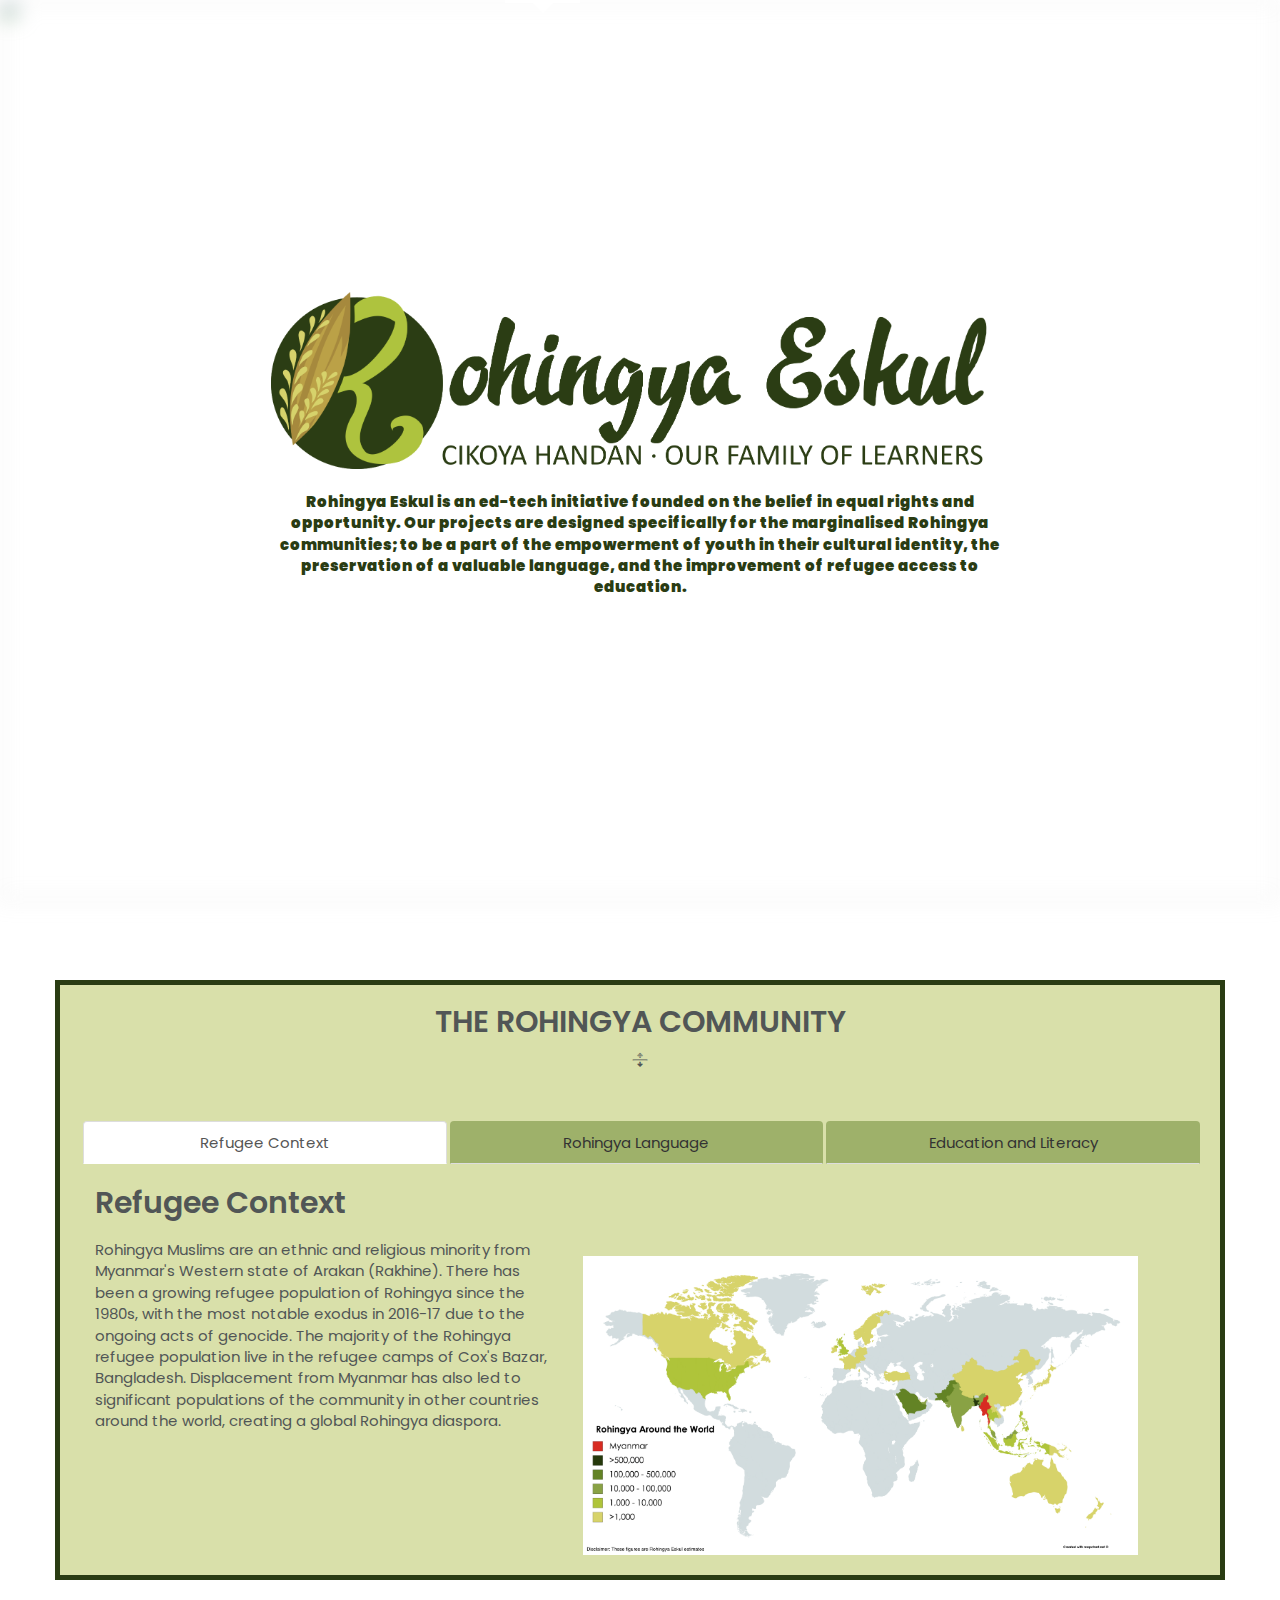
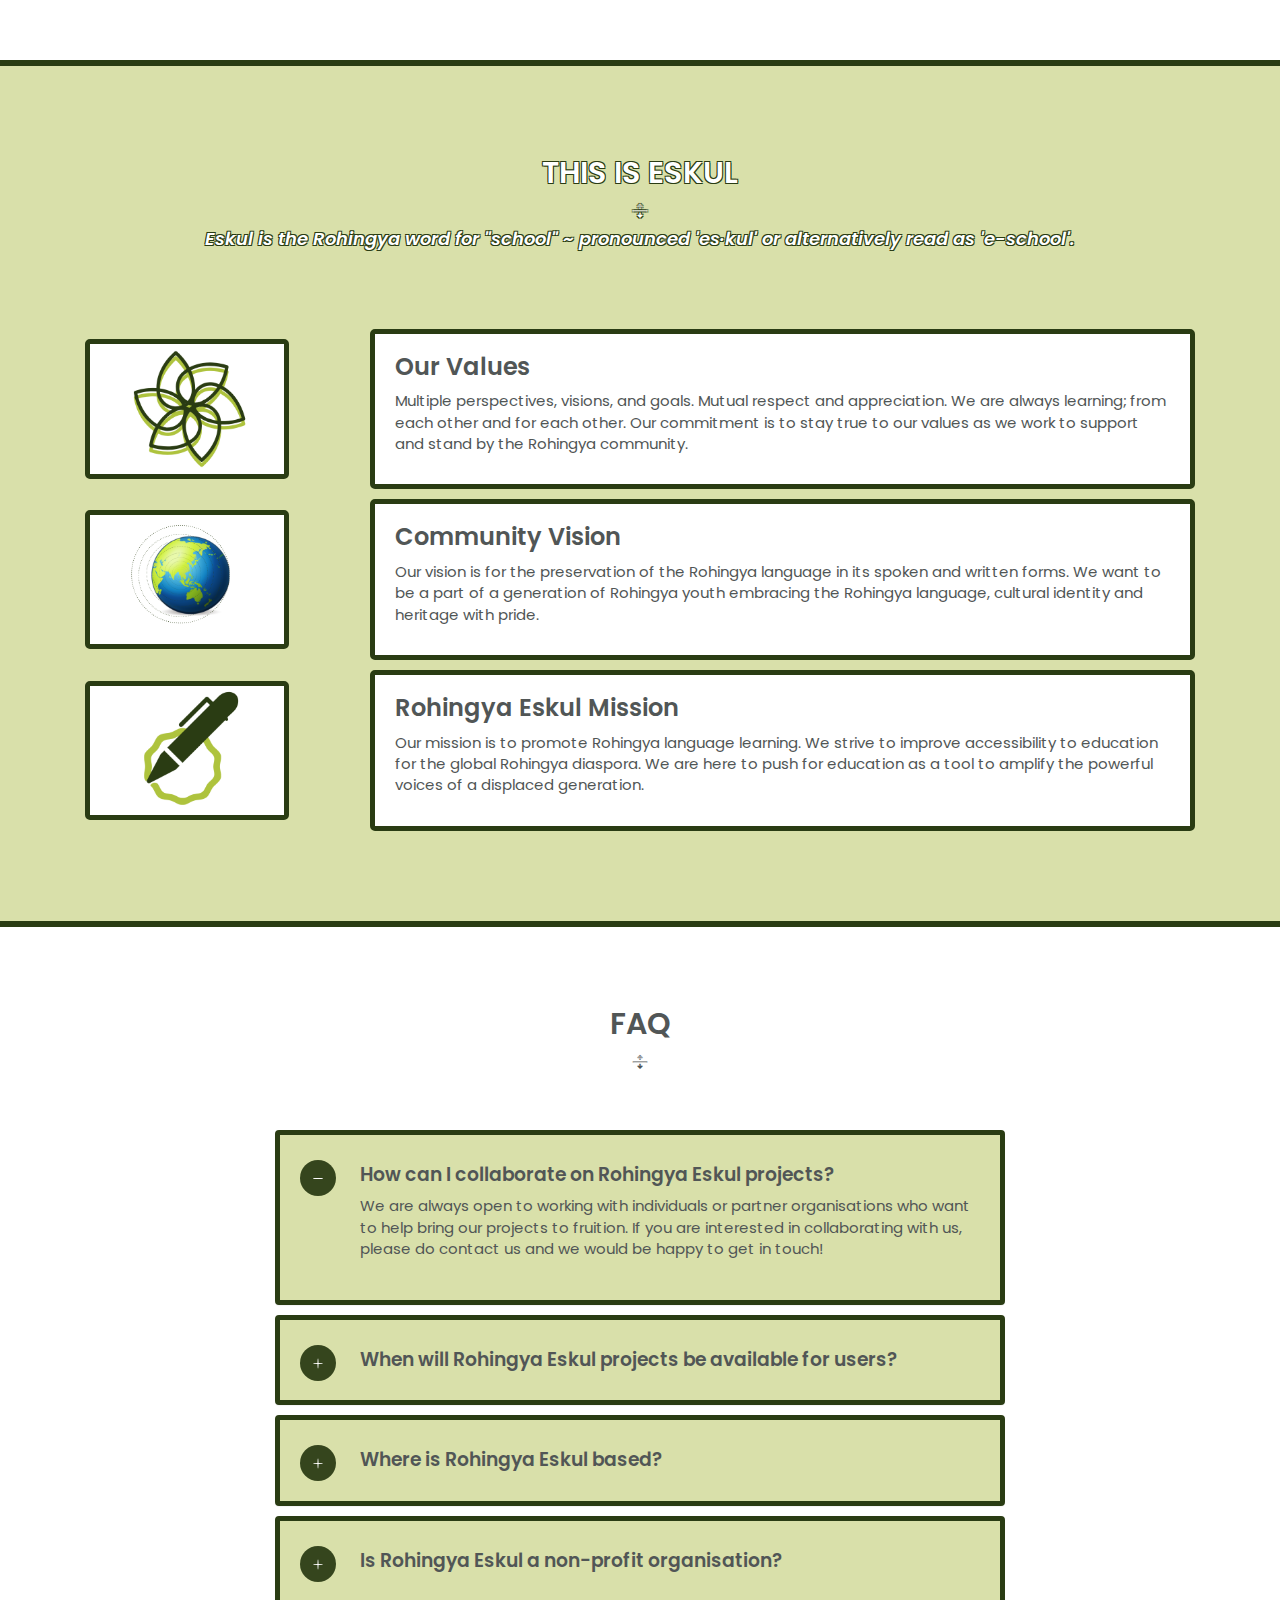
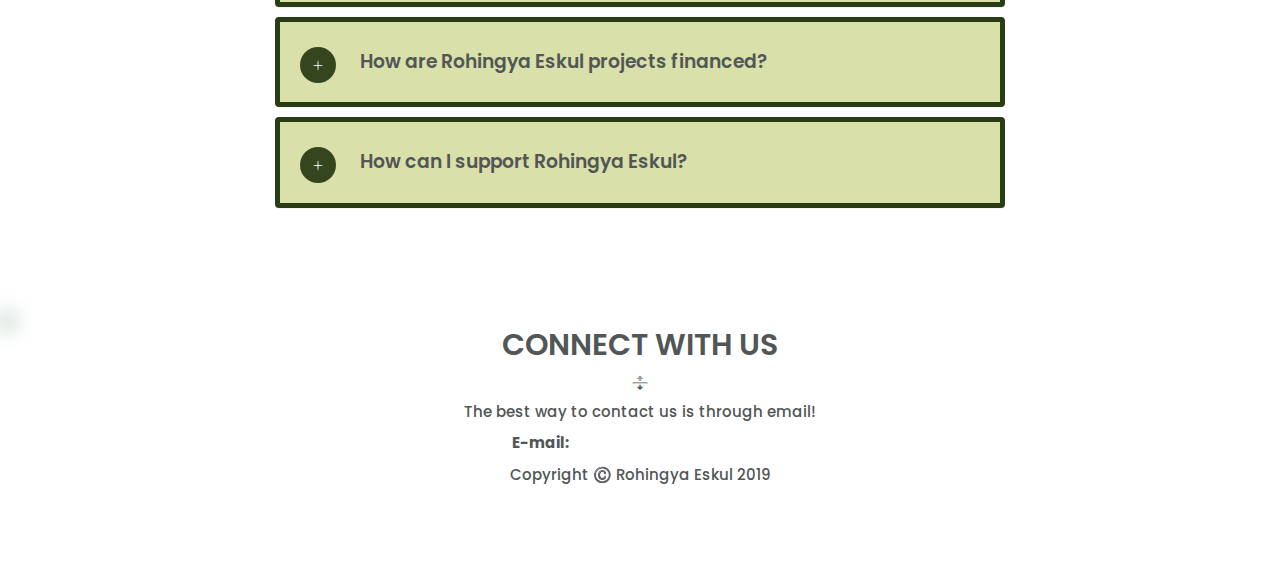
==== commit 9978f2b9: "zaid edits" ====
--- a/index.html
+++ b/index.html
@@ -116,7 +116,7 @@
                     <br/> 
                     <br/>
                     
-                    <p id="opening-paragraph">Rohingya Eskul is an online platform founded on the belief in equal rights and opportunity. Our projects are designed specifically for the marginalised Rohingya communities; to be a part of the empowerment of youth in their cultural identity, the preservation of a valuable language, and the improvement of refugee access to education.</p>
+                    <p id="opening-paragraph">Rohingya Eskul is an ed-tech initiative founded on the belief in equal rights and opportunity. Our projects are designed specifically for the marginalised Rohingya communities; to be a part of the empowerment of youth in their cultural identity, the preservation of a valuable language, and the improvement of refugee access to education.</p>
                     
                 </div>
             </div>
@@ -302,7 +302,7 @@
                                 <a data-toggle="collapse" data-parent="#accordion" href="#collapse2">When will Rohingya Eskul projects be available for users?</a>
                             </h4>
                             <div id="collapse2" class="panel-collapse collapse">
-                                <p>All our projects are in the early stages of production. We intend to run a beta version of our mobile application in early 2020.</p>
+                                <p>All our projects are in the early stages of production. We intend to run a beta version of our online dictionary in 2020.</p>
                             </div>
                         </div>
                         <div class="panel">
@@ -310,7 +310,7 @@
                                 <a data-toggle="collapse" data-parent="#accordion" href="#collapse3">Where is Rohingya Eskul based?</a>
                             </h4>
                             <div id="collapse3" class="panel-collapse collapse">
-                                <p>The Rohingya Eskul team was formed in Malaysia, with members currently based internationally; in Singapore, Malaysia, Sweden, and the United States.</p>
+                                <p>The Rohingya Eskul team was formed in Malaysia, with co-founding members currently based internationally; in Singapore, Malaysia, Sweden, and the United States.</p>
                             </div>
                         </div>
 
@@ -364,7 +364,7 @@
                             </p>
 
                             <div>
-                                <p>Copywrite Rohingya Eskul 2019</p>
+                                <p>Copyright ©️ Rohingya Eskul 2019</p>
                             </div>
                             
                         </div>
--- a/css/responsive.css
+++ b/css/responsive.css
@@ -208,6 +208,6 @@
     .footer-bg img {
         width: 100%;
         height: 100%;
-        max-height: 400px;
+        max-height: 260px;
     }
 }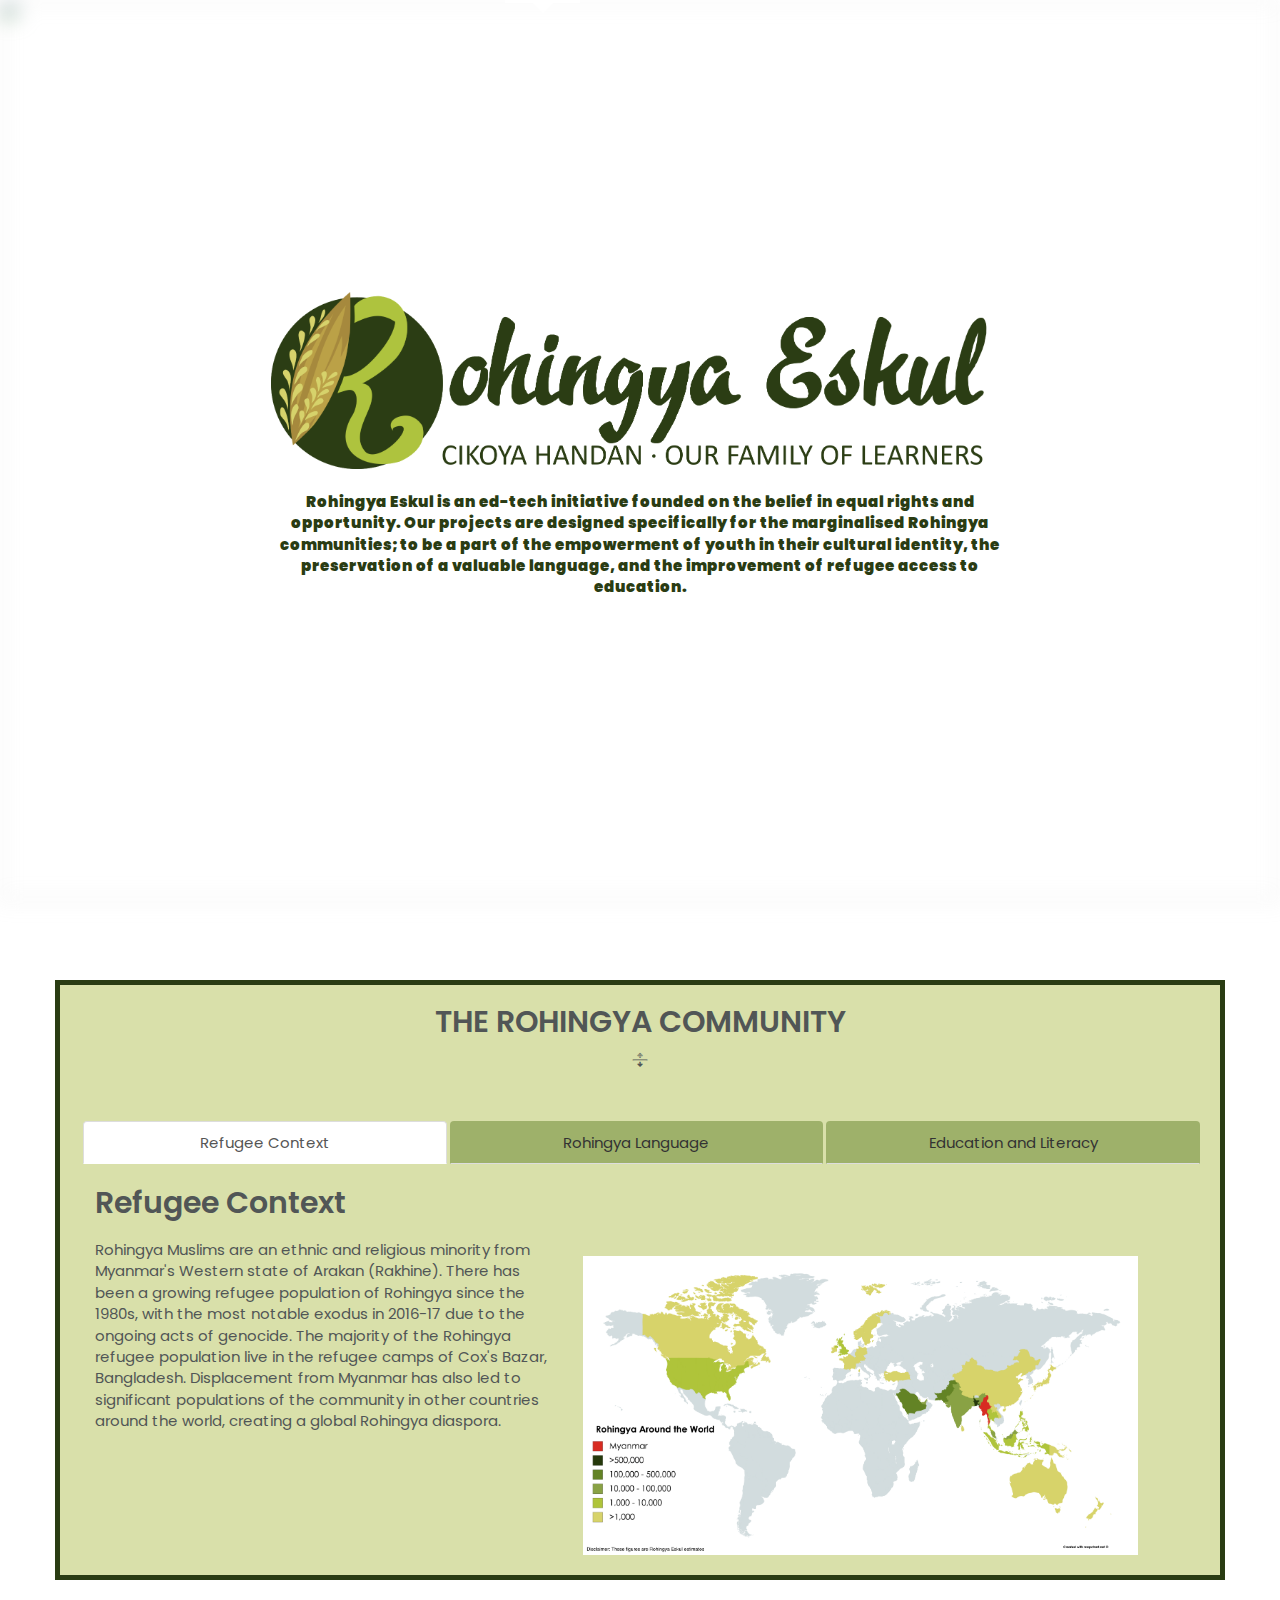
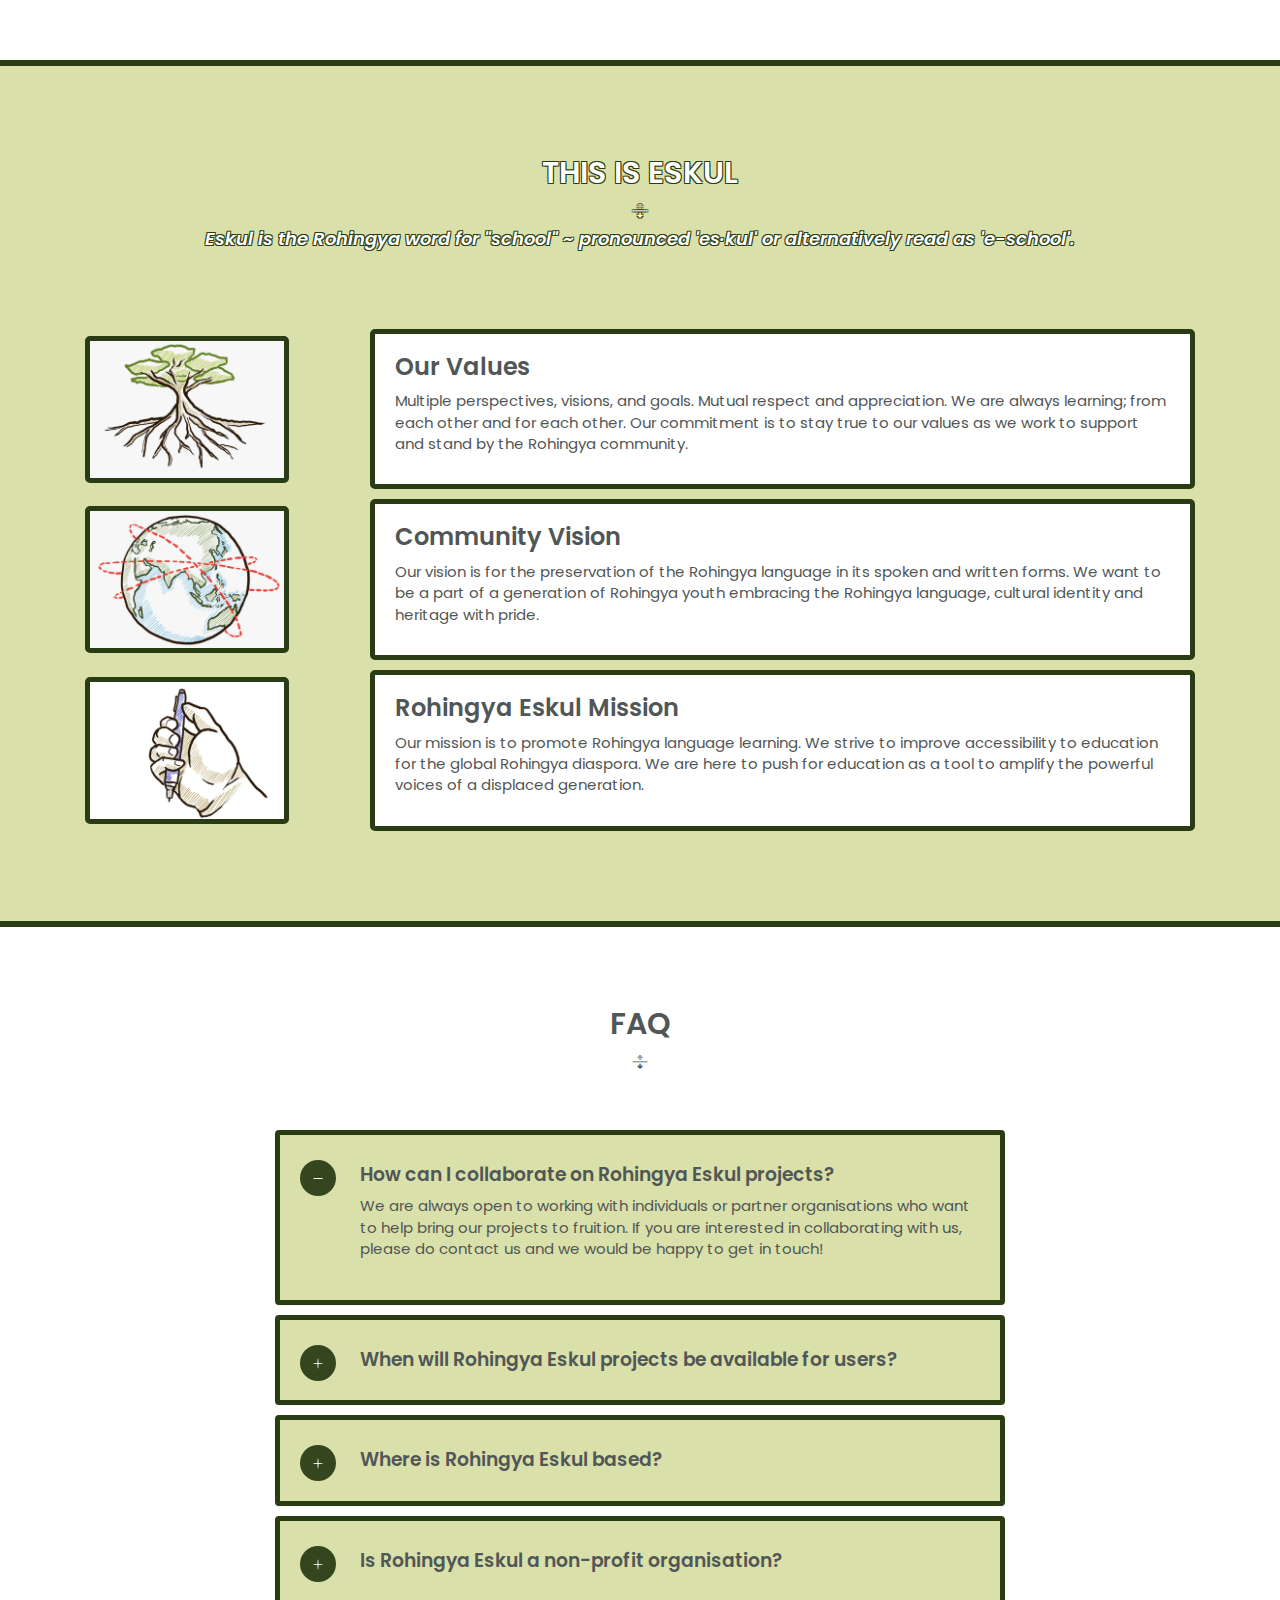
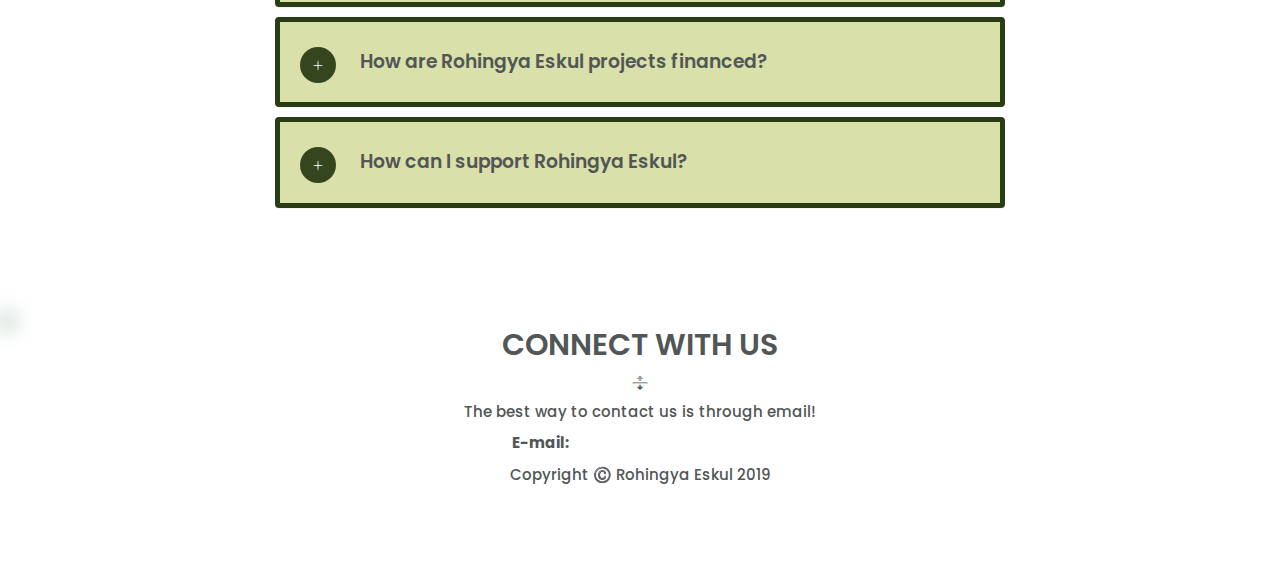
==== commit 91bfdbe7: "Merge pull request #1 from RohingyaEskul/master" ====
--- a/index.html
+++ b/index.html
@@ -111,7 +111,7 @@
             <div class="row v-center">
                 <div class="col-xs-12 col-md-12 header-text" id="site-title-div">
 
-                    <img src="graphics/slogan-logo.png"/>
+                    <img src="graphics/slogan-logo.png" alt="Cikoya Handan"/>
 
                     <br/> 
                     <br/>
@@ -222,7 +222,7 @@
                    <div class="col-sm-3">
 
                         <div class="box">
-                            <img src="graphics/collaboration.png" alt="Collaboration">
+                            <img src="graphics/ourvalue.png" alt="Collaboration">
                         </div>
                     </div>
 
@@ -240,7 +240,7 @@
                     <div class="col-sm-3">
 
                         <div class="box">
-                            <img src="graphics/vision.png" alt="Vision">
+                            <img src="graphics/community.png" alt="community">
                         </div>
                     </div>
 
@@ -257,7 +257,7 @@
                 <div class="row who-row">
                     <div class="col-sm-3">
                         <div class="box">
-                            <img src="graphics/mission.png" alt="Mission">
+                            <img src="graphics/mission.png" alt="mission">
                         </div>
                     </div>
 
